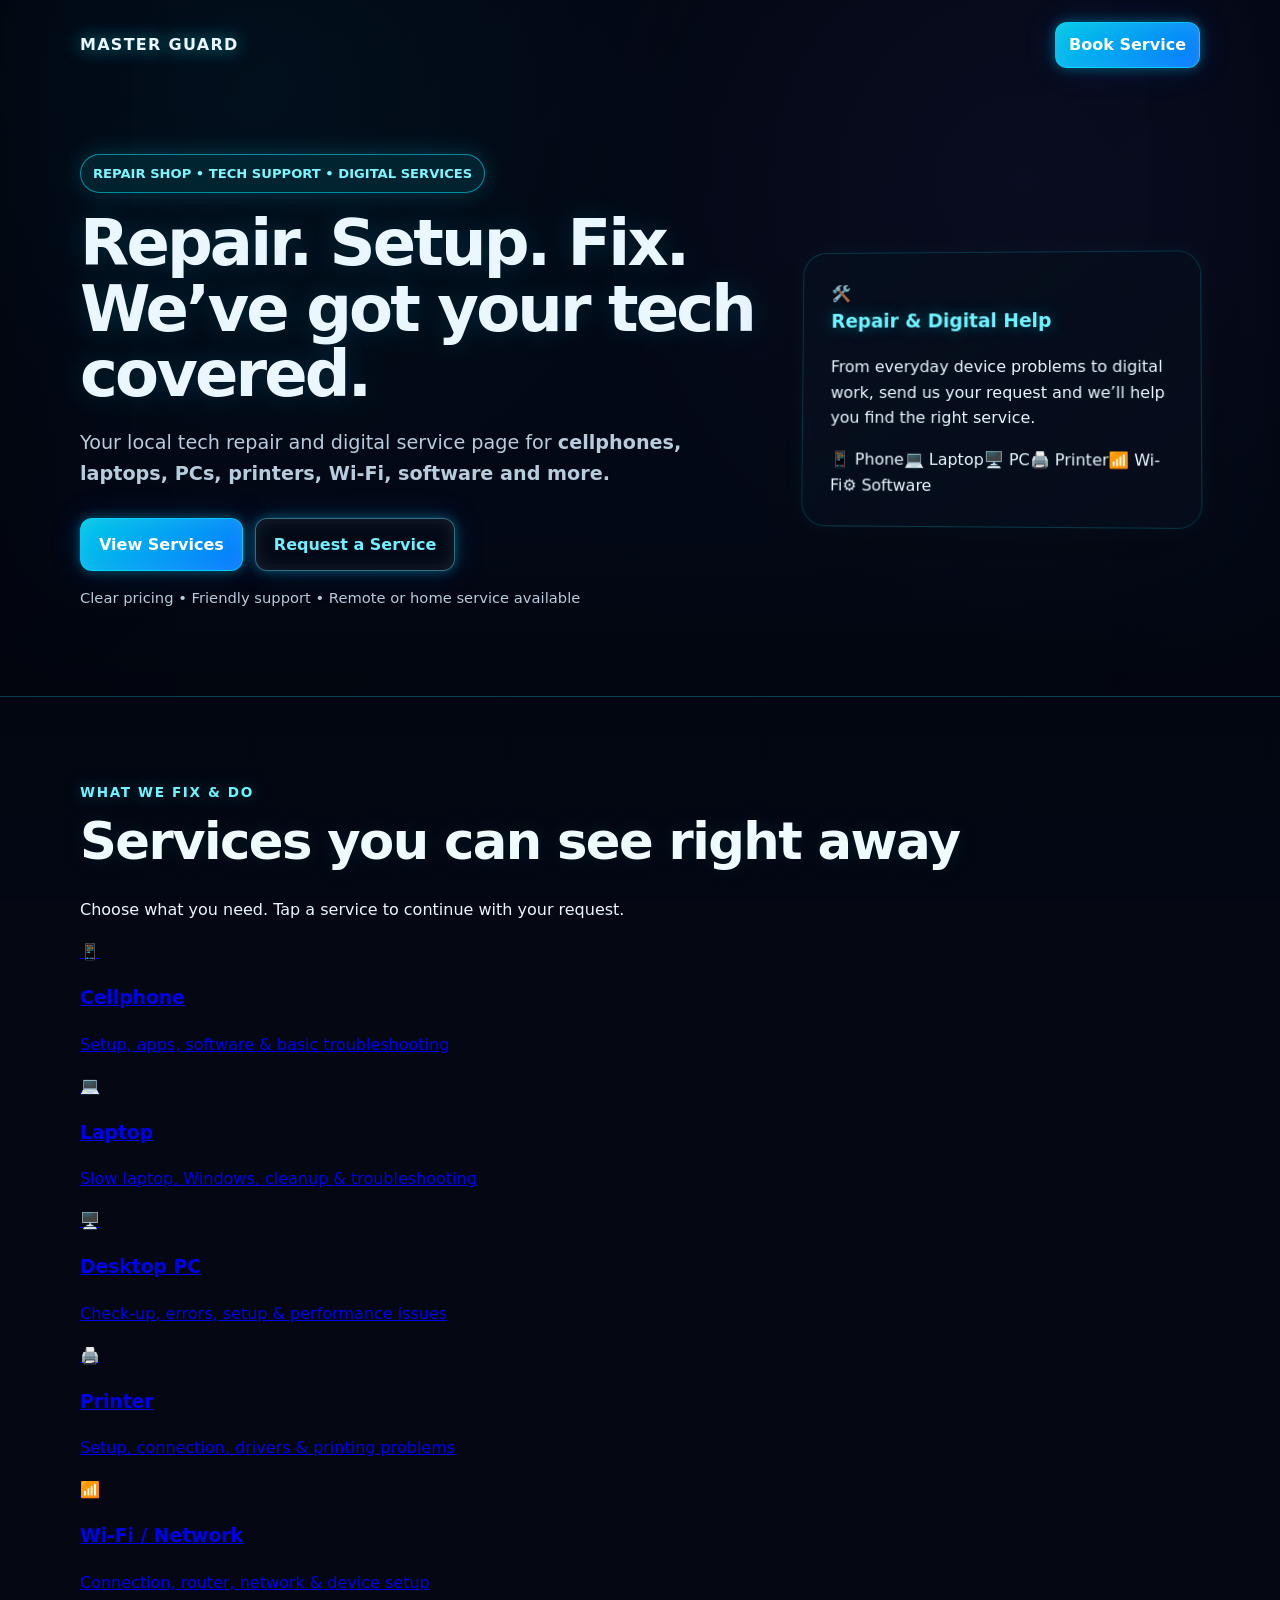
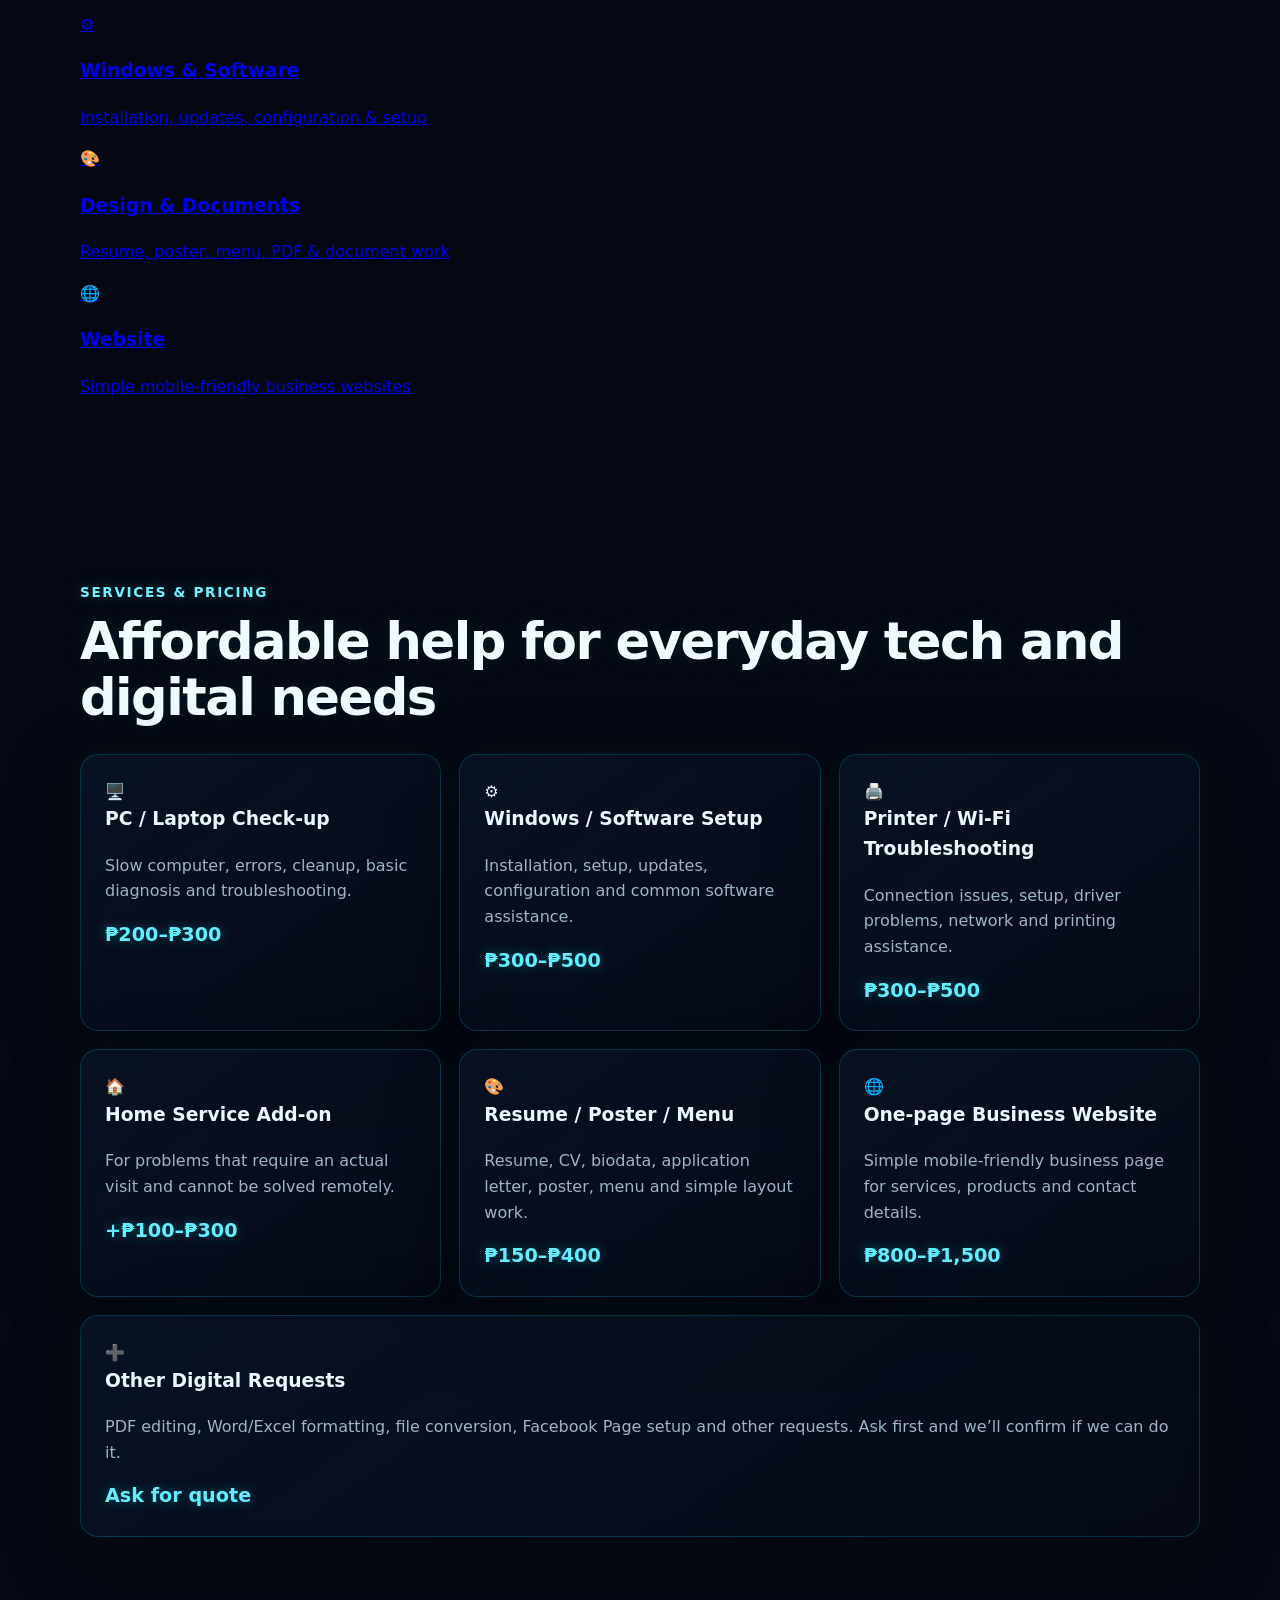
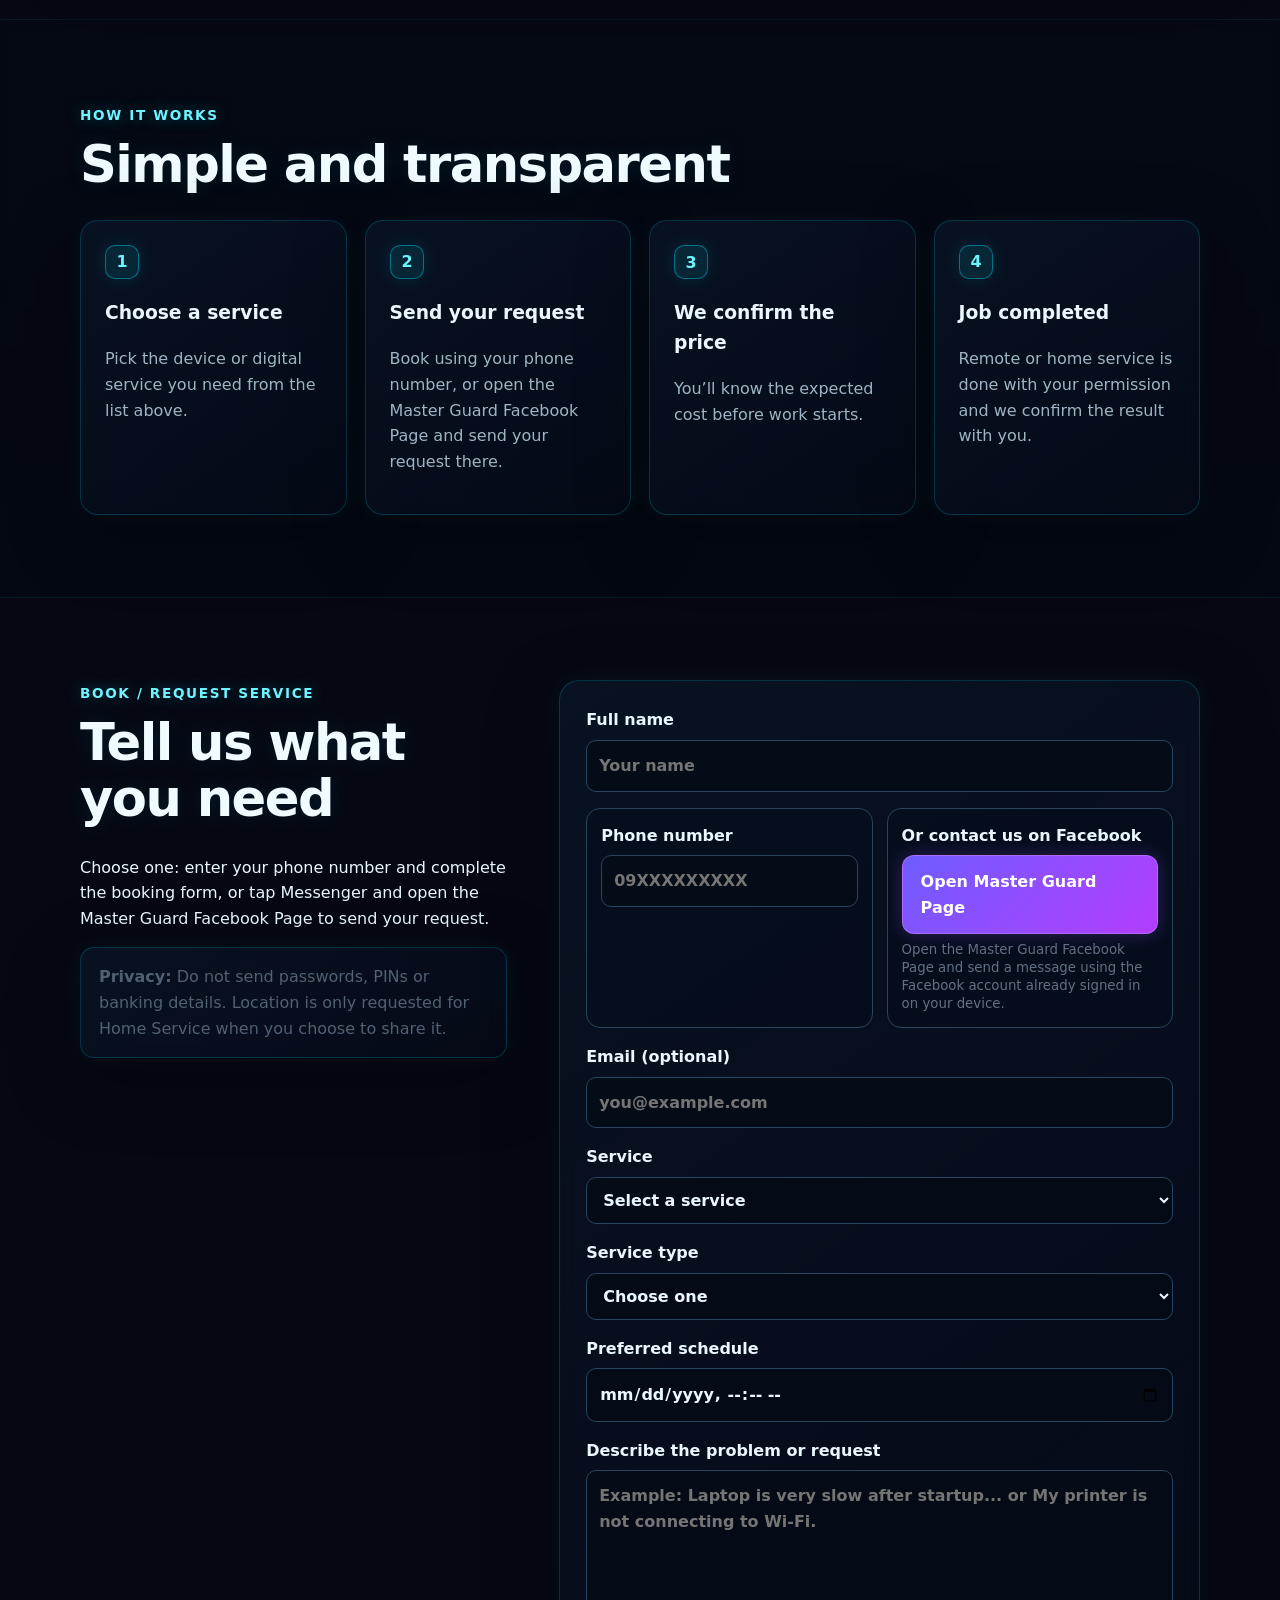
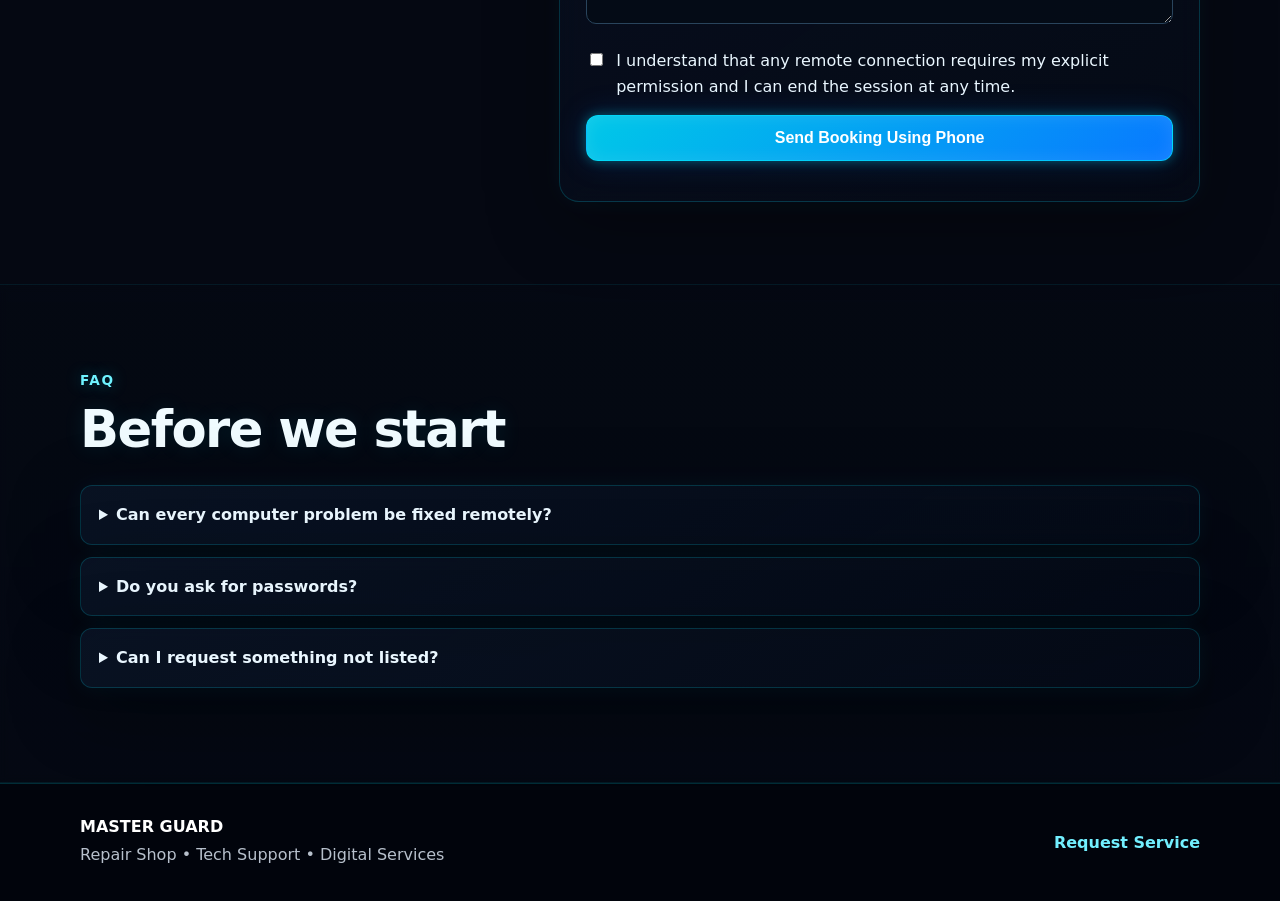
==== index.html @ 19d71185 "Redesign homepage front to clearly present Master Guard as a repair shop and show service icons imme" ====
<!DOCTYPE html>
<html lang="en">
<head>
  <meta charset="UTF-8" />
  <meta name="viewport" content="width=device-width, initial-scale=1.0" />
  <meta name="description" content="Master Guard Repair & Digital Services — PC, laptop, cellphone, printer, Wi-Fi, software and digital services." />
  <title>Master Guard | Repair & Digital Services</title>
  <link rel="stylesheet" href="style.css" />
  <link rel="stylesheet" href="neon.css" />
</head>
<body>
  <header class="hero">
    <nav class="nav container">
      <div class="brand">MASTER GUARD</div>
      <a class="btn btn-small" href="#booking">Book Service</a>
    </nav>

    <div class="container hero-grid">
      <div>
        <span class="badge">REPAIR SHOP • TECH SUPPORT • DIGITAL SERVICES</span>
        <h1>Repair. Setup. Fix. <span class="accent-text">We’ve got your tech covered.</span></h1>
        <p class="lead">Your local tech repair and digital service page for <strong>cellphones, laptops, PCs, printers, Wi-Fi, software and more.</strong></p>
        <div class="hero-actions">
          <a class="btn" href="#services">View Services</a>
          <a class="btn btn-secondary" href="#booking">Request a Service</a>
        </div>
        <p class="trust">Clear pricing • Friendly support • Remote or home service available</p>
      </div>
      <div class="hero-card">
        <div class="shop-icon">🛠️</div>
        <h3>Repair & Digital Help</h3>
        <p>From everyday device problems to digital work, send us your request and we’ll help you find the right service.</p>
        <div class="quick-icons">
          <span>📱 Phone</span><span>💻 Laptop</span><span>🖥️ PC</span><span>🖨️ Printer</span><span>📶 Wi-Fi</span><span>⚙️ Software</span>
        </div>
      </div>
    </div>
  </header>

  <main>
    <section id="services" class="section services-front container">
      <div class="section-heading center-heading">
        <span>What We Fix & Do</span>
        <h2>Services you can see right away</h2>
        <p>Choose what you need. Tap a service to continue with your request.</p>
      </div>
      <div class="service-icons-grid">
        <a class="service-icon-card" href="#booking"><div class="service-icon">📱</div><h3>Cellphone</h3><p>Setup, apps, software & basic troubleshooting</p></a>
        <a class="service-icon-card" href="#booking"><div class="service-icon">💻</div><h3>Laptop</h3><p>Slow laptop, Windows, cleanup & troubleshooting</p></a>
        <a class="service-icon-card" href="#booking"><div class="service-icon">🖥️</div><h3>Desktop PC</h3><p>Check-up, errors, setup & performance issues</p></a>
        <a class="service-icon-card" href="#booking"><div class="service-icon">🖨️</div><h3>Printer</h3><p>Setup, connection, drivers & printing problems</p></a>
        <a class="service-icon-card" href="#booking"><div class="service-icon">📶</div><h3>Wi-Fi / Network</h3><p>Connection, router, network & device setup</p></a>
        <a class="service-icon-card" href="#booking"><div class="service-icon">⚙️</div><h3>Windows & Software</h3><p>Installation, updates, configuration & setup</p></a>
        <a class="service-icon-card" href="#booking"><div class="service-icon">🎨</div><h3>Design & Documents</h3><p>Resume, poster, menu, PDF & document work</p></a>
        <a class="service-icon-card" href="#booking"><div class="service-icon">🌐</div><h3>Website</h3><p>Simple mobile-friendly business websites</p></a>
      </div>
    </section>

    <section class="section pricing-section">
      <div class="container">
        <div class="section-heading"><span>Services & Pricing</span><h2>Affordable help for everyday tech and digital needs</h2></div>
        <div class="cards">
          <article class="card"><div class="card-mini-icon">🖥️</div><h3>PC / Laptop Check-up</h3><p>Slow computer, errors, cleanup, basic diagnosis and troubleshooting.</p><strong>₱200–₱300</strong></article>
          <article class="card"><div class="card-mini-icon">⚙️</div><h3>Windows / Software Setup</h3><p>Installation, setup, updates, configuration and common software assistance.</p><strong>₱300–₱500</strong></article>
          <article class="card"><div class="card-mini-icon">🖨️</div><h3>Printer / Wi-Fi Troubleshooting</h3><p>Connection issues, setup, driver problems, network and printing assistance.</p><strong>₱300–₱500</strong></article>
          <article class="card"><div class="card-mini-icon">🏠</div><h3>Home Service Add-on</h3><p>For problems that require an actual visit and cannot be solved remotely.</p><strong>+₱100–₱300</strong></article>
          <article class="card"><div class="card-mini-icon">🎨</div><h3>Resume / Poster / Menu</h3><p>Resume, CV, biodata, application letter, poster, menu and simple layout work.</p><strong>₱150–₱400</strong></article>
          <article class="card"><div class="card-mini-icon">🌐</div><h3>One-page Business Website</h3><p>Simple mobile-friendly business page for services, products and contact details.</p><strong>₱800–₱1,500</strong></article>
          <article class="card wide"><div class="card-mini-icon">➕</div><h3>Other Digital Requests</h3><p>PDF editing, Word/Excel formatting, file conversion, Facebook Page setup and other requests. Ask first and we’ll confirm if we can do it.</p><strong>Ask for quote</strong></article>
        </div>
      </div>
    </section>

    <section class="section alt"><div class="container"><div class="section-heading"><span>How It Works</span><h2>Simple and transparent</h2></div><div class="steps">
      <div class="step"><b>1</b><h3>Choose a service</h3><p>Pick the device or digital service you need from the list above.</p></div>
      <div class="step"><b>2</b><h3>Send your request</h3><p>Book using your phone number, or open the Master Guard Facebook Page and send your request there.</p></div>
      <div class="step"><b>3</b><h3>We confirm the price</h3><p>You’ll know the expected cost before work starts.</p></div>
      <div class="step"><b>4</b><h3>Job completed</h3><p>Remote or home service is done with your permission and we confirm the result with you.</p></div>
    </div></div></section>

    <section id="booking" class="section container">
      <div class="booking-grid">
        <div>
          <div class="section-heading"><span>Book / Request Service</span><h2>Tell us what you need</h2></div>
          <p>Choose one: enter your phone number and complete the booking form, or tap Messenger and open the Master Guard Facebook Page to send your request.</p>
          <div class="notice"><strong>Privacy:</strong> Do not send passwords, PINs or banking details. Location is only requested for Home Service when you choose to share it.</div>
        </div>

        <form id="bookingForm" class="form">
          <label>Full name<input id="name" name="name" type="text" maxlength="100" required placeholder="Your name" /></label>

          <div class="contact-choice">
            <div class="phone-choice">
              <label>Phone number
                <input id="contact" name="contact" type="tel" maxlength="30" required placeholder="09XXXXXXXXX" />
              </label>
            </div>
            <div class="messenger-choice">
              <span class="choice-label">Or contact us on Facebook</span>
              <a id="messengerBookingBtn" class="btn messenger-btn" href="https://www.facebook.com/MasterGuardOfficial" target="_blank" rel="noopener">Open Master Guard Page</a>
              <small>Open the Master Guard Facebook Page and send a message using the Facebook account already signed in on your device.</small>
            </div>
          </div>

          <label>Email (optional)<input id="email" name="email" type="email" maxlength="120" placeholder="you@example.com" /></label>
          <label>Service<select id="service" name="service" required>
            <option value="">Select a service</option><option>Cellphone / Mobile</option><option>PC / Laptop Check-up</option><option>Windows / Software Setup</option><option>Printer / Wi-Fi Troubleshooting</option><option>Resume / CV / Documents</option><option>Poster / Menu / Layout</option><option>One-page Business Website</option><option>Other Digital Request</option>
          </select></label>
          <label>Service type<select id="serviceType" name="serviceType" required>
            <option value="">Choose one</option><option>Remote Service</option><option>Home Service</option><option>Digital Work Only</option>
          </select></label>
          <div id="locationBox" class="location-box" hidden>
            <p><strong>Home Service location (optional)</strong><br><small>Tap only if you want to share your current pin.</small></p>
            <button id="shareLocationBtn" class="btn btn-secondary" type="button">Share My Location</button>
            <div id="locationStatus" class="location-status"></div>
          </div>
          <label>Preferred schedule<input id="schedule" name="schedule" type="datetime-local" /></label>
          <label>Describe the problem or request<textarea id="details" name="details" rows="5" maxlength="1500" required placeholder="Example: Laptop is very slow after startup... or My printer is not connecting to Wi-Fi."></textarea></label>
          <label class="check"><input id="consent" type="checkbox" required /><span>I understand that any remote connection requires my explicit permission and I can end the session at any time.</span></label>
          <button id="submitBtn" class="btn full" type="submit">Send Booking Using Phone</button>
          <div id="formMessage" class="form-message" aria-live="polite"></div>
        </form>
      </div>
    </section>

    <section class="section faq alt"><div class="container"><div class="section-heading"><span>FAQ</span><h2>Before we start</h2></div>
      <details><summary>Can every computer problem be fixed remotely?</summary><p>No. Hardware damage, some printer problems and physical network issues may require home service.</p></details>
      <details><summary>Do you ask for passwords?</summary><p>Customers should not send passwords through the booking form. If a login is needed during support, the customer should enter it directly whenever possible.</p></details>
      <details><summary>Can I request something not listed?</summary><p>Yes. Choose “Other Digital Request” and describe what you need. We will confirm first if we can do it.</p></details>
    </div></section>
  </main>

  <footer><div class="container footer-inner"><div><strong>MASTER GUARD</strong><p>Repair Shop • Tech Support • Digital Services</p></div><a href="#booking">Request Service</a></div></footer>
  <script src="script.js"></script>
</body>
</html>
---- style.css ----
*{box-sizing:border-box}html{scroll-behavior:smooth}body{margin:0;font-family:Inter,system-ui,-apple-system,BlinkMacSystemFont,"Segoe UI",sans-serif;color:#172033;line-height:1.6;background:linear-gradient(rgba(241,247,253,.91),rgba(247,250,253,.95)),url('https://images.unsplash.com/photo-1518770660439-4636190af475?auto=format&fit=crop&w=1800&q=80') center/cover fixed no-repeat}.container{width:min(1120px,92%);margin:auto}.hero{background:linear-gradient(135deg,rgba(238,246,255,.72),rgba(247,251,255,.75) 55%,rgba(238,250,245,.7));padding-bottom:72px;border-bottom:1px solid rgba(216,228,240,.8)}.nav{display:flex;justify-content:space-between;align-items:center;padding:22px 0}.brand{font-weight:900;letter-spacing:.08em}.hero-grid{display:grid;grid-template-columns:1.35fr .8fr;gap:44px;align-items:center;padding-top:64px}.badge{display:inline-block;background:#172033;color:#fff;padding:8px 12px;border-radius:999px;font-size:.82rem;font-weight:800}.hero h1{font-size:clamp(2.4rem,5vw,4.8rem);line-height:1.03;margin:18px 0 20px;letter-spacing:-.045em}.lead{font-size:1.2rem;color:#516073;max-width:720px}.hero-actions{display:flex;gap:12px;flex-wrap:wrap;margin:28px 0 14px}.btn{display:inline-flex;align-items:center;justify-content:center;border:0;border-radius:12px;background:#1769e0;color:#fff;text-decoration:none;padding:13px 18px;font-weight:800;cursor:pointer;font-size:1rem}.btn:hover{filter:brightness(.95)}.btn:disabled{opacity:.6;cursor:not-allowed}.btn-secondary{background:rgba(255,255,255,.85);color:#1769e0;border:1px solid #bfd4f4}.btn-small{padding:9px 13px}.full{width:100%}.trust{font-size:.92rem;color:#637084}.hero-card,.card,.step,.form,.faq details,.notice{background:rgba(255,255,255,.82);backdrop-filter:blur(9px);-webkit-backdrop-filter:blur(9px);border:1px solid rgba(225,232,240,.85);box-shadow:0 18px 50px rgba(27,49,82,.08)}.hero-card{border-radius:24px;padding:28px;position:relative;overflow:hidden}.hero-card:before{content:"";position:absolute;inset:0;background:linear-gradient(rgba(255,255,255,.78),rgba(255,255,255,.88)),url('https://images.unsplash.com/photo-1581092918056-0c4c3acd3789?auto=format&fit=crop&w=1200&q=80') center/cover no-repeat;z-index:0}.hero-card>*{position:relative;z-index:1}.hero-card h3{margin-top:0}.hero-card ul{padding-left:20px;margin-bottom:0}.section{padding:82px 0}.alt{background:rgba(246,248,251,.72);backdrop-filter:blur(4px)}.section-heading span{font-size:.85rem;text-transform:uppercase;font-weight:900;letter-spacing:.12em;color:#1769e0}.section-heading h2{font-size:clamp(2rem,4vw,3.2rem);line-height:1.1;margin:8px 0 28px;letter-spacing:-.03em}.cards{display:grid;grid-template-columns:repeat(3,1fr);gap:18px}.card{border-radius:18px;padding:24px}.card h3{margin-top:0}.card p{color:#637084}.card strong{font-size:1.2rem;color:#1769e0}.wide{grid-column:span 3}.steps{display:grid;grid-template-columns:repeat(4,1fr);gap:18px}.step{border-radius:18px;padding:24px}.step b{display:inline-grid;place-items:center;width:34px;height:34px;border-radius:10px;background:#e8f1ff;color:#1769e0}.step p{color:#637084}.booking-grid{display:grid;grid-template-columns:.8fr 1.2fr;gap:52px;align-items:start}.form{border-radius:20px;padding:26px}.form label{display:block;font-weight:700;margin-bottom:16px}.form input,.form select,.form textarea{width:100%;margin-top:7px;border:1px solid #cfd9e5;border-radius:10px;padding:12px;font:inherit;background:rgba(255,255,255,.95)}.form textarea{resize:vertical}.check{display:flex!important;gap:10px;align-items:flex-start;font-weight:500!important}.check input{width:auto;margin-top:5px}.form-message{margin-top:14px;font-weight:700;color:#1769e0;white-space:pre-line}.notice{padding:16px 18px;border-radius:14px;color:#516073}.contact-choice{display:grid;grid-template-columns:1fr 1fr;gap:14px;margin-bottom:16px;align-items:stretch}.phone-choice,.messenger-choice{padding:14px;border:1px solid #d6e1ee;border-radius:14px;background:rgba(248,251,255,.86)}.phone-choice label{margin-bottom:0}.messenger-choice{display:flex;flex-direction:column;justify-content:center}.choice-label{display:block;font-weight:800;margin-bottom:7px}.messenger-btn{width:100%;background:#168aff;margin-bottom:7px}.messenger-choice small{color:#637084;line-height:1.35}.location-box{margin:-2px 0 16px;padding:16px;border:1px dashed #9ebbe6;border-radius:14px;background:rgba(233,242,255,.7)}.location-box p{margin-top:0}.location-status{margin-top:10px;font-weight:700;color:#1769e0}.faq details{border-radius:12px;padding:16px 18px;margin:12px 0}.faq summary{font-weight:800;cursor:pointer}.faq p{color:#637084}footer{background:#172033;color:#fff;padding:30px 0}.footer-inner{display:flex;justify-content:space-between;align-items:center;gap:20px}.footer-inner p{margin:3px 0;color:#b7c0cc}.footer-inner a{color:#fff;font-weight:800;text-decoration:none}.admin-shell{min-height:100vh;padding:28px 0 70px}.admin-top{display:flex;justify-content:space-between;gap:16px;align-items:center;margin-bottom:24px}.admin-panel{background:rgba(255,255,255,.9);border:1px solid #dfe6ef;border-radius:20px;padding:22px;box-shadow:0 18px 50px rgba(27,49,82,.08)}.admin-login{max-width:520px;margin:70px auto}.admin-login input{width:100%;padding:12px;border:1px solid #cfd9e5;border-radius:10px;margin:8px 0 14px}.admin-stats{display:grid;grid-template-columns:repeat(6,1fr);gap:10px;margin:0 0 18px}.stat-card{border:1px solid #dfe6ef;border-radius:14px;background:#fff;padding:13px;text-align:left;cursor:pointer;font:inherit}.stat-card:hover{border-color:#9ebbe6;transform:translateY(-1px)}.stat-card span{display:block;color:#637084;font-size:.78rem;line-height:1.2}.stat-card strong{display:block;font-size:1.5rem;margin-top:4px}.admin-filters{display:grid;grid-template-columns:2fr 1fr 1fr;gap:10px;margin-bottom:18px}.admin-filters input,.admin-filters select{width:100%;padding:11px 12px;border:1px solid #cfd9e5;border-radius:10px;background:#fff;font:inherit}.booking-list{display:grid;gap:16px}.booking-item{border:1px solid #dfe6ef;border-radius:16px;padding:18px;background:#fff}.booking-meta{display:flex;gap:10px;flex-wrap:wrap;color:#637084;font-size:.9rem}.status{font-weight:800;color:#1769e0}.booking-actions{display:flex;gap:8px;flex-wrap:wrap;margin-top:14px}.booking-actions select,.booking-actions button,.booking-actions a{padding:9px 12px;border-radius:10px;border:1px solid #cfd9e5;background:#fff;font:inherit;font-weight:700;text-decoration:none;color:#172033}.empty{color:#637084;text-align:center;padding:30px}@media(max-width:900px){.hero-grid,.booking-grid{grid-template-columns:1fr}.cards{grid-template-columns:1fr 1fr}.wide{grid-column:span 2}.steps{grid-template-columns:1fr 1fr}.admin-stats{grid-template-columns:repeat(3,1fr)}.admin-filters{grid-template-columns:1fr 1fr}.admin-filters input{grid-column:span 2}}@media(max-width:620px){body{background-attachment:scroll}.hero-grid{padding-top:38px}.hero{padding-bottom:48px}.section{padding:62px 0}.cards,.steps,.contact-choice,.admin-filters{grid-template-columns:1fr}.admin-filters input{grid-column:auto}.admin-stats{grid-template-columns:1fr 1fr}.wide{grid-column:auto}.nav{gap:10px}.brand{font-size:.9rem}.footer-inner{align-items:flex-start;flex-direction:column}.hero h1{font-size:2.65rem}.admin-top{align-items:flex-start;flex-direction:column}}
---- neon.css ----
/* Remote Services — Neon visual layer */
body{color:#eaf7ff;background:#050812 url('https://images.unsplash.com/photo-1518770660439-4636190af475?auto=format&fit=crop&w=2200&q=85') center/cover fixed no-repeat}body:before{content:"";position:fixed;inset:0;pointer-events:none;background:radial-gradient(circle at 20% 10%,rgba(0,229,255,.12),transparent 32%),radial-gradient(circle at 80% 20%,rgba(139,92,246,.14),transparent 34%),linear-gradient(rgba(3,7,18,.88),rgba(3,7,18,.94));z-index:-1}.hero{position:relative;overflow:hidden;background:linear-gradient(135deg,rgba(3,8,20,.72),rgba(5,12,28,.64)),url('https://images.unsplash.com/photo-1461749280684-dccba630e2f6?auto=format&fit=crop&w=2200&q=85') center/cover no-repeat;border-bottom:1px solid rgba(0,229,255,.25);box-shadow:inset 0 -80px 120px rgba(0,0,0,.35)}.brand{text-shadow:0 0 18px rgba(0,229,255,.7)}.badge{background:rgba(0,229,255,.1);color:#7df6ff;border:1px solid rgba(0,229,255,.55);box-shadow:0 0 24px rgba(0,229,255,.2)}.hero h1{text-shadow:0 0 28px rgba(0,229,255,.16)}.lead,.trust{color:#b7ccdc}.btn{position:relative;overflow:hidden;border:1px solid rgba(0,229,255,.65);background:linear-gradient(135deg,#00c8e8,#0879ff);box-shadow:0 0 12px rgba(0,229,255,.35),0 0 32px rgba(0,119,255,.18),inset 0 0 18px rgba(255,255,255,.1);transition:transform .18s ease,box-shadow .18s ease,filter .18s ease}.btn:hover{transform:translateY(-2px);filter:brightness(1.12);box-shadow:0 0 18px rgba(0,229,255,.6),0 0 45px rgba(0,119,255,.3),inset 0 0 20px rgba(255,255,255,.13)}.btn:active{transform:scale(.96)}.btn-secondary{background:rgba(4,12,27,.7);color:#72efff;border-color:rgba(114,239,255,.45)}.hero-card,.card,.step,.form,.faq details,.notice{background:linear-gradient(145deg,rgba(10,20,38,.84),rgba(5,11,24,.72));backdrop-filter:blur(12px);-webkit-backdrop-filter:blur(12px);border:1px solid rgba(0,229,255,.18);box-shadow:0 20px 70px rgba(0,0,0,.34),0 0 24px rgba(0,229,255,.06)}.hero-card{transform:perspective(1000px) rotateY(-3deg) rotateX(2deg);transition:transform .35s ease,box-shadow .35s ease}.hero-card:hover{transform:perspective(1000px) rotateY(0) rotateX(0) translateY(-5px);box-shadow:0 28px 90px rgba(0,0,0,.48),0 0 35px rgba(0,229,255,.14)}.hero-card:before{content:"";position:absolute;inset:0;background:linear-gradient(135deg,rgba(4,12,26,.76),rgba(4,12,26,.88)),url('https://images.unsplash.com/photo-1581092918056-0c4c3acd3789?auto=format&fit=crop&w=1400&q=85') center/cover no-repeat;z-index:0;opacity:.92}.hero-card>*{position:relative;z-index:2}.hero-card h3,.section-heading span{color:#6ff3ff;text-shadow:0 0 15px rgba(0,229,255,.35)}.alt{background:linear-gradient(rgba(4,9,19,.72),rgba(4,9,19,.78));border-top:1px solid rgba(0,229,255,.08);border-bottom:1px solid rgba(0,229,255,.08)}.section-heading h2{color:#f0fbff;text-shadow:0 0 22px rgba(0,229,255,.1)}.card{transition:transform .22s ease,border-color .22s ease,box-shadow .22s ease}.card:hover{transform:translateY(-6px);border-color:rgba(0,229,255,.5);box-shadow:0 22px 55px rgba(0,0,0,.35),0 0 24px rgba(0,229,255,.12)}.card p,.step p,.faq p{color:#9fb4c5}.card strong,.status{color:#63edff;text-shadow:0 0 12px rgba(0,229,255,.35)}.step b{background:rgba(0,229,255,.1);color:#6ff3ff;border:1px solid rgba(0,229,255,.4);box-shadow:0 0 18px rgba(0,229,255,.12)}.form input,.form select,.form textarea{color:#eaf7ff;background:rgba(4,11,22,.82);border-color:#29445c}.form input:focus,.form select:focus,.form textarea:focus{border-color:#00dfff;box-shadow:0 0 0 3px rgba(0,223,255,.08),0 0 18px rgba(0,223,255,.1)}.phone-choice,.messenger-choice{background:rgba(5,14,28,.68);border-color:#29445c}.messenger-btn{background:linear-gradient(135deg,#6f5cff,#b43dff);border-color:rgba(185,120,255,.7);box-shadow:0 0 18px rgba(151,80,255,.28)}footer{background:rgba(2,5,12,.94);border-top:1px solid rgba(0,229,255,.18)}.footer-inner a{color:#72efff}.ripple{position:absolute;border-radius:50%;transform:scale(0);animation:neonRipple .65s ease-out;background:rgba(255,255,255,.78);pointer-events:none;box-shadow:0 0 24px rgba(0,229,255,.95)}@keyframes neonRipple{to{transform:scale(4.5);opacity:0}}@media(max-width:620px){body{background-attachment:scroll}.hero-card{transform:none}}
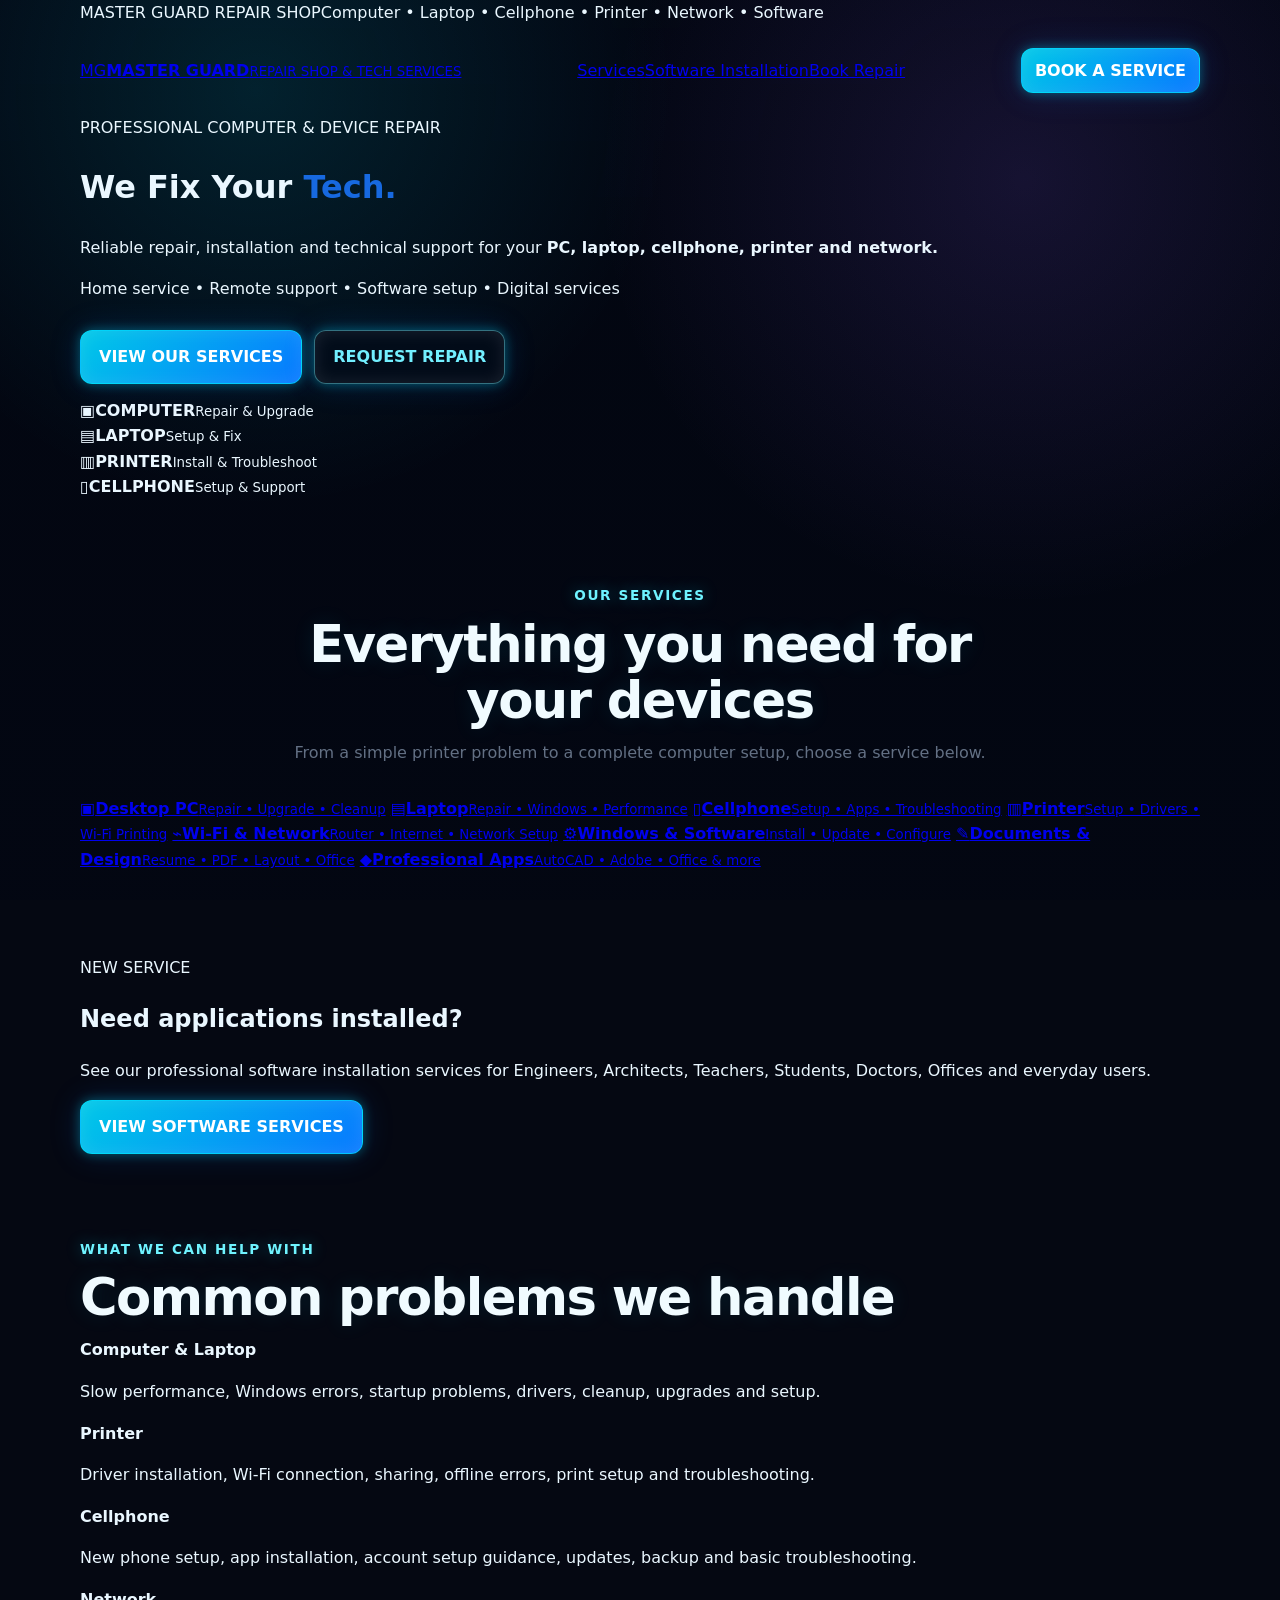
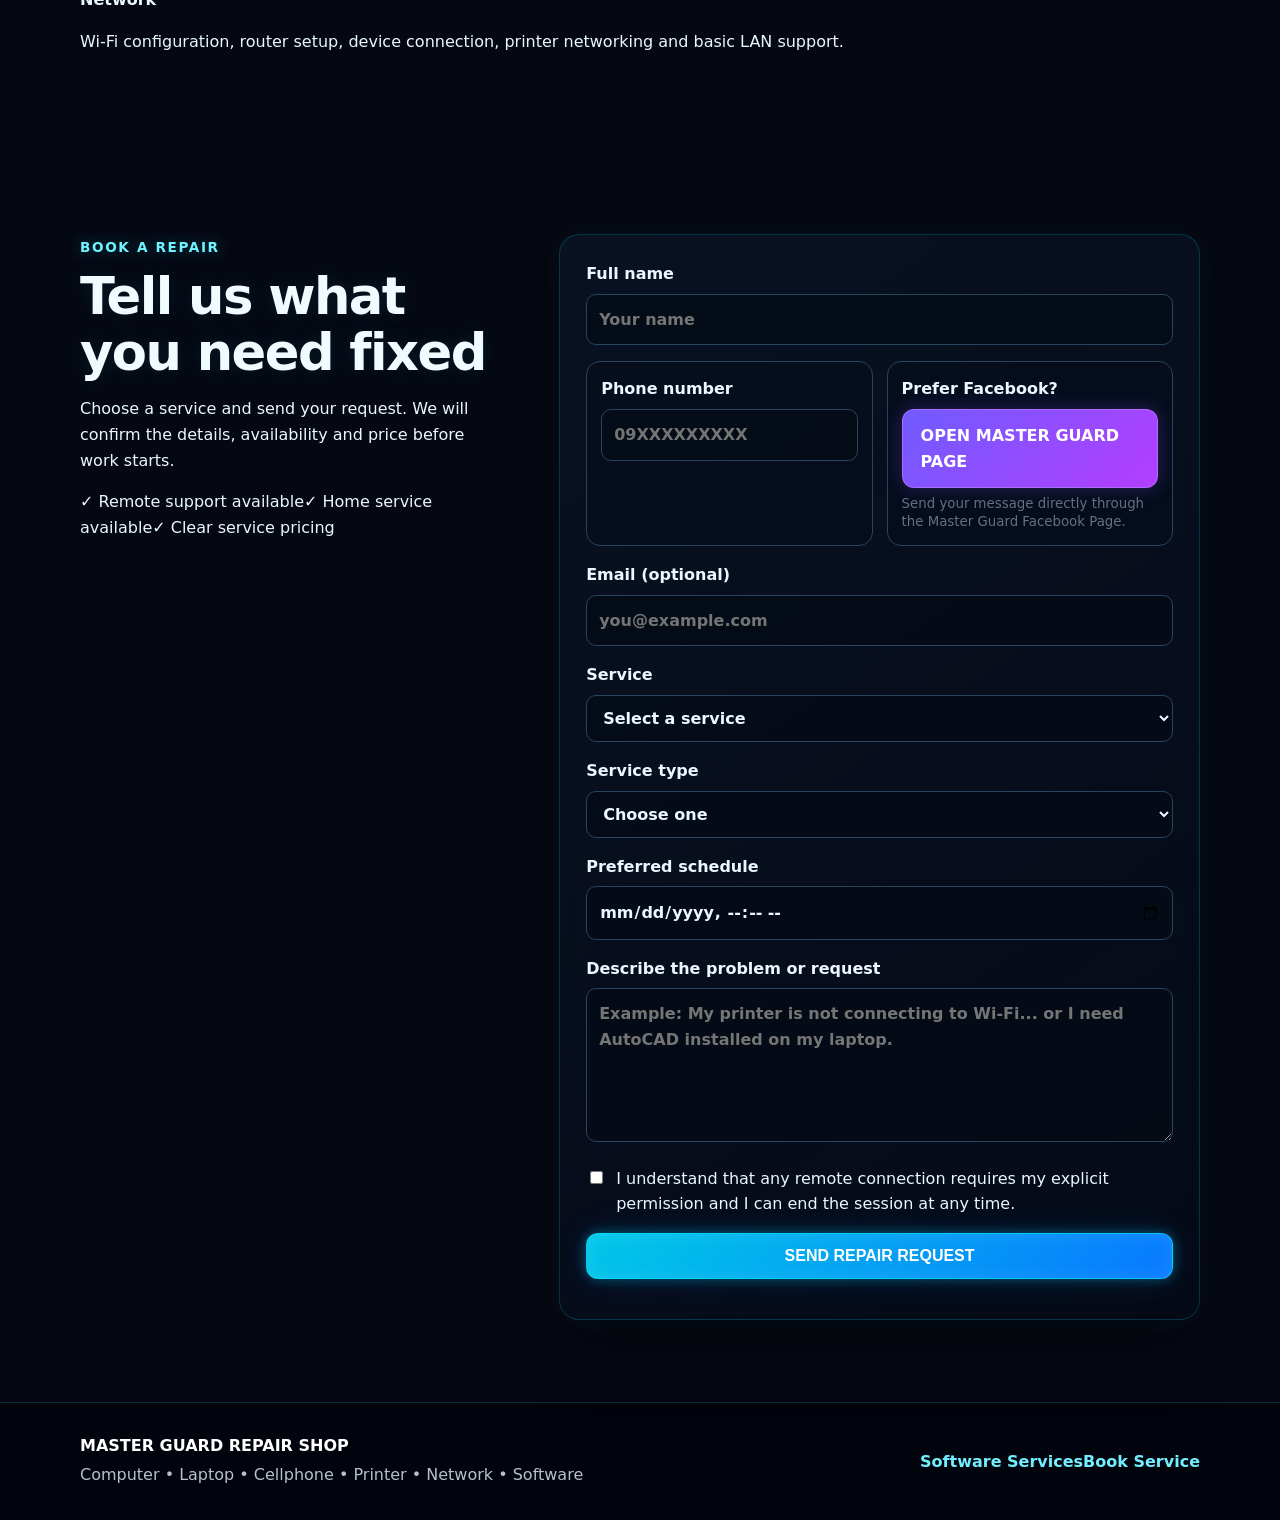
==== commit 46f1e3ed: "Redesign repair shop homepage with professional service showcase" ====
--- a/index.html
+++ b/index.html
@@ -3,134 +3,79 @@
 <head>
   <meta charset="UTF-8" />
   <meta name="viewport" content="width=device-width, initial-scale=1.0" />
-  <meta name="description" content="Master Guard Repair & Digital Services — PC, laptop, cellphone, printer, Wi-Fi, software and digital services." />
-  <title>Master Guard | Repair & Digital Services</title>
+  <meta name="description" content="Master Guard Repair Shop — cellphone, laptop, desktop PC, printer, Wi-Fi, Windows, software installation and digital services." />
+  <title>Master Guard | Computer & Device Repair Shop</title>
   <link rel="stylesheet" href="style.css" />
   <link rel="stylesheet" href="neon.css" />
 </head>
 <body>
-  <header class="hero">
+  <div class="top-strip"><div class="container top-strip-inner"><span>MASTER GUARD REPAIR SHOP</span><span>Computer • Laptop • Cellphone • Printer • Network • Software</span></div></div>
+
+  <header class="shop-hero">
     <nav class="nav container">
-      <div class="brand">MASTER GUARD</div>
-      <a class="btn btn-small" href="#booking">Book Service</a>
+      <a class="brand-lockup" href="index.html"><span class="brand-mark">MG</span><span><strong>MASTER GUARD</strong><small>REPAIR SHOP & TECH SERVICES</small></span></a>
+      <div class="nav-links"><a href="#services">Services</a><a href="services.html">Software Installation</a><a href="#booking">Book Repair</a></div>
+      <a class="btn btn-small" href="#booking">BOOK A SERVICE</a>
     </nav>
 
-    <div class="container hero-grid">
-      <div>
-        <span class="badge">REPAIR SHOP • TECH SUPPORT • DIGITAL SERVICES</span>
-        <h1>Repair. Setup. Fix. <span class="accent-text">We’ve got your tech covered.</span></h1>
-        <p class="lead">Your local tech repair and digital service page for <strong>cellphones, laptops, PCs, printers, Wi-Fi, software and more.</strong></p>
-        <div class="hero-actions">
-          <a class="btn" href="#services">View Services</a>
-          <a class="btn btn-secondary" href="#booking">Request a Service</a>
-        </div>
-        <p class="trust">Clear pricing • Friendly support • Remote or home service available</p>
+    <div class="container hero-main">
+      <div class="hero-copy">
+        <span class="eyebrow">PROFESSIONAL COMPUTER & DEVICE REPAIR</span>
+        <h1>We Fix Your <span class="accent-text">Tech.</span></h1>
+        <p class="hero-subtitle">Reliable repair, installation and technical support for your <strong>PC, laptop, cellphone, printer and network.</strong></p>
+        <p class="hero-note">Home service • Remote support • Software setup • Digital services</p>
+        <div class="hero-actions"><a class="btn" href="#services">VIEW OUR SERVICES</a><a class="btn btn-secondary" href="#booking">REQUEST REPAIR</a></div>
       </div>
-      <div class="hero-card">
-        <div class="shop-icon">🛠️</div>
-        <h3>Repair & Digital Help</h3>
-        <p>From everyday device problems to digital work, send us your request and we’ll help you find the right service.</p>
-        <div class="quick-icons">
-          <span>📱 Phone</span><span>💻 Laptop</span><span>🖥️ PC</span><span>🖨️ Printer</span><span>📶 Wi-Fi</span><span>⚙️ Software</span>
+      <div class="hero-device-panel">
+        <div class="device-orbit orbit-one"></div><div class="device-orbit orbit-two"></div>
+        <div class="device-grid">
+          <div class="device-tile main-device"><span class="device-icon">▣</span><b>COMPUTER</b><small>Repair & Upgrade</small></div>
+          <div class="device-tile"><span class="device-icon">▤</span><b>LAPTOP</b><small>Setup & Fix</small></div>
+          <div class="device-tile"><span class="device-icon">▥</span><b>PRINTER</b><small>Install & Troubleshoot</small></div>
+          <div class="device-tile"><span class="device-icon">▯</span><b>CELLPHONE</b><small>Setup & Support</small></div>
         </div>
       </div>
     </div>
   </header>
 
   <main>
-    <section id="services" class="section services-front container">
-      <div class="section-heading center-heading">
-        <span>What We Fix & Do</span>
-        <h2>Services you can see right away</h2>
-        <p>Choose what you need. Tap a service to continue with your request.</p>
-      </div>
-      <div class="service-icons-grid">
-        <a class="service-icon-card" href="#booking"><div class="service-icon">📱</div><h3>Cellphone</h3><p>Setup, apps, software & basic troubleshooting</p></a>
-        <a class="service-icon-card" href="#booking"><div class="service-icon">💻</div><h3>Laptop</h3><p>Slow laptop, Windows, cleanup & troubleshooting</p></a>
-        <a class="service-icon-card" href="#booking"><div class="service-icon">🖥️</div><h3>Desktop PC</h3><p>Check-up, errors, setup & performance issues</p></a>
-        <a class="service-icon-card" href="#booking"><div class="service-icon">🖨️</div><h3>Printer</h3><p>Setup, connection, drivers & printing problems</p></a>
-        <a class="service-icon-card" href="#booking"><div class="service-icon">📶</div><h3>Wi-Fi / Network</h3><p>Connection, router, network & device setup</p></a>
-        <a class="service-icon-card" href="#booking"><div class="service-icon">⚙️</div><h3>Windows & Software</h3><p>Installation, updates, configuration & setup</p></a>
-        <a class="service-icon-card" href="#booking"><div class="service-icon">🎨</div><h3>Design & Documents</h3><p>Resume, poster, menu, PDF & document work</p></a>
-        <a class="service-icon-card" href="#booking"><div class="service-icon">🌐</div><h3>Website</h3><p>Simple mobile-friendly business websites</p></a>
-      </div>
-    </section>
-
-    <section class="section pricing-section">
+    <section id="services" class="section services-showcase">
       <div class="container">
-        <div class="section-heading"><span>Services & Pricing</span><h2>Affordable help for everyday tech and digital needs</h2></div>
-        <div class="cards">
-          <article class="card"><div class="card-mini-icon">🖥️</div><h3>PC / Laptop Check-up</h3><p>Slow computer, errors, cleanup, basic diagnosis and troubleshooting.</p><strong>₱200–₱300</strong></article>
-          <article class="card"><div class="card-mini-icon">⚙️</div><h3>Windows / Software Setup</h3><p>Installation, setup, updates, configuration and common software assistance.</p><strong>₱300–₱500</strong></article>
-          <article class="card"><div class="card-mini-icon">🖨️</div><h3>Printer / Wi-Fi Troubleshooting</h3><p>Connection issues, setup, driver problems, network and printing assistance.</p><strong>₱300–₱500</strong></article>
-          <article class="card"><div class="card-mini-icon">🏠</div><h3>Home Service Add-on</h3><p>For problems that require an actual visit and cannot be solved remotely.</p><strong>+₱100–₱300</strong></article>
-          <article class="card"><div class="card-mini-icon">🎨</div><h3>Resume / Poster / Menu</h3><p>Resume, CV, biodata, application letter, poster, menu and simple layout work.</p><strong>₱150–₱400</strong></article>
-          <article class="card"><div class="card-mini-icon">🌐</div><h3>One-page Business Website</h3><p>Simple mobile-friendly business page for services, products and contact details.</p><strong>₱800–₱1,500</strong></article>
-          <article class="card wide"><div class="card-mini-icon">➕</div><h3>Other Digital Requests</h3><p>PDF editing, Word/Excel formatting, file conversion, Facebook Page setup and other requests. Ask first and we’ll confirm if we can do it.</p><strong>Ask for quote</strong></article>
+        <div class="section-heading center-heading"><span>OUR SERVICES</span><h2>Everything you need for your devices</h2><p>From a simple printer problem to a complete computer setup, choose a service below.</p></div>
+        <div class="service-wheel">
+          <a class="service-card" href="#booking"><span class="service-symbol">▣</span><strong>Desktop PC</strong><small>Repair • Upgrade • Cleanup</small></a>
+          <a class="service-card" href="#booking"><span class="service-symbol">▤</span><strong>Laptop</strong><small>Repair • Windows • Performance</small></a>
+          <a class="service-card" href="#booking"><span class="service-symbol">▯</span><strong>Cellphone</strong><small>Setup • Apps • Troubleshooting</small></a>
+          <a class="service-card" href="#booking"><span class="service-symbol">▥</span><strong>Printer</strong><small>Setup • Drivers • Wi-Fi Printing</small></a>
+          <a class="service-card" href="#booking"><span class="service-symbol">⌁</span><strong>Wi-Fi & Network</strong><small>Router • Internet • Network Setup</small></a>
+          <a class="service-card" href="#booking"><span class="service-symbol">⚙</span><strong>Windows & Software</strong><small>Install • Update • Configure</small></a>
+          <a class="service-card" href="#booking"><span class="service-symbol">✎</span><strong>Documents & Design</strong><small>Resume • PDF • Layout • Office</small></a>
+          <a class="service-card" href="services.html"><span class="service-symbol">◆</span><strong>Professional Apps</strong><small>AutoCAD • Adobe • Office & more</small></a>
         </div>
       </div>
     </section>
 
-    <section class="section alt"><div class="container"><div class="section-heading"><span>How It Works</span><h2>Simple and transparent</h2></div><div class="steps">
-      <div class="step"><b>1</b><h3>Choose a service</h3><p>Pick the device or digital service you need from the list above.</p></div>
-      <div class="step"><b>2</b><h3>Send your request</h3><p>Book using your phone number, or open the Master Guard Facebook Page and send your request there.</p></div>
-      <div class="step"><b>3</b><h3>We confirm the price</h3><p>You’ll know the expected cost before work starts.</p></div>
-      <div class="step"><b>4</b><h3>Job completed</h3><p>Remote or home service is done with your permission and we confirm the result with you.</p></div>
-    </div></div></section>
+    <section class="service-banner"><div class="container banner-inner"><div><span class="eyebrow">NEW SERVICE</span><h2>Need applications installed?</h2><p>See our professional software installation services for Engineers, Architects, Teachers, Students, Doctors, Offices and everyday users.</p></div><a class="btn" href="services.html">VIEW SOFTWARE SERVICES</a></div></section>
 
-    <section id="booking" class="section container">
-      <div class="booking-grid">
-        <div>
-          <div class="section-heading"><span>Book / Request Service</span><h2>Tell us what you need</h2></div>
-          <p>Choose one: enter your phone number and complete the booking form, or tap Messenger and open the Master Guard Facebook Page to send your request.</p>
-          <div class="notice"><strong>Privacy:</strong> Do not send passwords, PINs or banking details. Location is only requested for Home Service when you choose to share it.</div>
-        </div>
+    <section class="section repair-list"><div class="container"><div class="section-heading"><span>WHAT WE CAN HELP WITH</span><h2>Common problems we handle</h2></div><div class="repair-grid"><div><b>Computer & Laptop</b><p>Slow performance, Windows errors, startup problems, drivers, cleanup, upgrades and setup.</p></div><div><b>Printer</b><p>Driver installation, Wi-Fi connection, sharing, offline errors, print setup and troubleshooting.</p></div><div><b>Cellphone</b><p>New phone setup, app installation, account setup guidance, updates, backup and basic troubleshooting.</p></div><div><b>Network</b><p>Wi-Fi configuration, router setup, device connection, printer networking and basic LAN support.</p></div></div></div></section>
 
-        <form id="bookingForm" class="form">
-          <label>Full name<input id="name" name="name" type="text" maxlength="100" required placeholder="Your name" /></label>
-
-          <div class="contact-choice">
-            <div class="phone-choice">
-              <label>Phone number
-                <input id="contact" name="contact" type="tel" maxlength="30" required placeholder="09XXXXXXXXX" />
-              </label>
-            </div>
-            <div class="messenger-choice">
-              <span class="choice-label">Or contact us on Facebook</span>
-              <a id="messengerBookingBtn" class="btn messenger-btn" href="https://www.facebook.com/MasterGuardOfficial" target="_blank" rel="noopener">Open Master Guard Page</a>
-              <small>Open the Master Guard Facebook Page and send a message using the Facebook account already signed in on your device.</small>
-            </div>
-          </div>
-
-          <label>Email (optional)<input id="email" name="email" type="email" maxlength="120" placeholder="you@example.com" /></label>
-          <label>Service<select id="service" name="service" required>
-            <option value="">Select a service</option><option>Cellphone / Mobile</option><option>PC / Laptop Check-up</option><option>Windows / Software Setup</option><option>Printer / Wi-Fi Troubleshooting</option><option>Resume / CV / Documents</option><option>Poster / Menu / Layout</option><option>One-page Business Website</option><option>Other Digital Request</option>
-          </select></label>
-          <label>Service type<select id="serviceType" name="serviceType" required>
-            <option value="">Choose one</option><option>Remote Service</option><option>Home Service</option><option>Digital Work Only</option>
-          </select></label>
-          <div id="locationBox" class="location-box" hidden>
-            <p><strong>Home Service location (optional)</strong><br><small>Tap only if you want to share your current pin.</small></p>
-            <button id="shareLocationBtn" class="btn btn-secondary" type="button">Share My Location</button>
-            <div id="locationStatus" class="location-status"></div>
-          </div>
-          <label>Preferred schedule<input id="schedule" name="schedule" type="datetime-local" /></label>
-          <label>Describe the problem or request<textarea id="details" name="details" rows="5" maxlength="1500" required placeholder="Example: Laptop is very slow after startup... or My printer is not connecting to Wi-Fi."></textarea></label>
-          <label class="check"><input id="consent" type="checkbox" required /><span>I understand that any remote connection requires my explicit permission and I can end the session at any time.</span></label>
-          <button id="submitBtn" class="btn full" type="submit">Send Booking Using Phone</button>
-          <div id="formMessage" class="form-message" aria-live="polite"></div>
-        </form>
-      </div>
-    </section>
-
-    <section class="section faq alt"><div class="container"><div class="section-heading"><span>FAQ</span><h2>Before we start</h2></div>
-      <details><summary>Can every computer problem be fixed remotely?</summary><p>No. Hardware damage, some printer problems and physical network issues may require home service.</p></details>
-      <details><summary>Do you ask for passwords?</summary><p>Customers should not send passwords through the booking form. If a login is needed during support, the customer should enter it directly whenever possible.</p></details>
-      <details><summary>Can I request something not listed?</summary><p>Yes. Choose “Other Digital Request” and describe what you need. We will confirm first if we can do it.</p></details>
+    <section id="booking" class="section booking-section"><div class="container booking-grid"><div><div class="section-heading"><span>BOOK A REPAIR</span><h2>Tell us what you need fixed</h2></div><p>Choose a service and send your request. We will confirm the details, availability and price before work starts.</p><div class="quick-contact"><span>✓ Remote support available</span><span>✓ Home service available</span><span>✓ Clear service pricing</span></div></div>
+      <form id="bookingForm" class="form">
+        <label>Full name<input id="name" name="name" type="text" maxlength="100" required placeholder="Your name" /></label>
+        <div class="contact-choice"><div class="phone-choice"><label>Phone number<input id="contact" name="contact" type="tel" maxlength="30" required placeholder="09XXXXXXXXX" /></label></div><div class="messenger-choice"><span class="choice-label">Prefer Facebook?</span><a class="btn messenger-btn" href="https://www.facebook.com/MasterGuardOfficial" target="_blank" rel="noopener">OPEN MASTER GUARD PAGE</a><small>Send your message directly through the Master Guard Facebook Page.</small></div></div>
+        <label>Email (optional)<input id="email" name="email" type="email" maxlength="120" placeholder="you@example.com" /></label>
+        <label>Service<select id="service" name="service" required><option value="">Select a service</option><option>Desktop PC Repair</option><option>Laptop Repair</option><option>Cellphone / Mobile</option><option>Printer Setup / Troubleshooting</option><option>Wi-Fi / Network</option><option>Windows / Software Setup</option><option>Professional Software Installation</option><option>Resume / CV / Documents</option><option>Poster / Menu / Layout</option><option>One-page Business Website</option><option>Other Digital Request</option></select></label>
+        <label>Service type<select id="serviceType" name="serviceType" required><option value="">Choose one</option><option>Remote Service</option><option>Home Service</option><option>Digital Work Only</option></select></label>
+        <div id="locationBox" class="location-box" hidden><p><strong>Home Service location (optional)</strong><br><small>Tap only if you want to share your current pin.</small></p><button id="shareLocationBtn" class="btn btn-secondary" type="button">Share My Location</button><div id="locationStatus" class="location-status"></div></div>
+        <label>Preferred schedule<input id="schedule" name="schedule" type="datetime-local" /></label>
+        <label>Describe the problem or request<textarea id="details" name="details" rows="5" maxlength="1500" required placeholder="Example: My printer is not connecting to Wi-Fi... or I need AutoCAD installed on my laptop."></textarea></label>
+        <label class="check"><input id="consent" type="checkbox" required /><span>I understand that any remote connection requires my explicit permission and I can end the session at any time.</span></label>
+        <button id="submitBtn" class="btn full" type="submit">SEND REPAIR REQUEST</button><div id="formMessage" class="form-message" aria-live="polite"></div>
+      </form>
     </div></section>
   </main>
 
-  <footer><div class="container footer-inner"><div><strong>MASTER GUARD</strong><p>Repair Shop • Tech Support • Digital Services</p></div><a href="#booking">Request Service</a></div></footer>
+  <footer><div class="container footer-inner"><div><strong>MASTER GUARD REPAIR SHOP</strong><p>Computer • Laptop • Cellphone • Printer • Network • Software</p></div><div class="footer-links"><a href="services.html">Software Services</a><a href="#booking">Book Service</a></div></div></footer>
   <script src="script.js"></script>
 </body>
 </html>
--- a/style.css
+++ b/style.css
@@ -1 +1 @@
-*{box-sizing:border-box}html{scroll-behavior:smooth}body{margin:0;font-family:Inter,system-ui,-apple-system,BlinkMacSystemFont,"Segoe UI",sans-serif;color:#172033;line-height:1.6;background:linear-gradient(rgba(241,247,253,.91),rgba(247,250,253,.95)),url('https://images.unsplash.com/photo-1518770660439-4636190af475?auto=format&fit=crop&w=1800&q=80') center/cover fixed no-repeat}.container{width:min(1120px,92%);margin:auto}.hero{background:linear-gradient(135deg,rgba(238,246,255,.72),rgba(247,251,255,.75) 55%,rgba(238,250,245,.7));padding-bottom:72px;border-bottom:1px solid rgba(216,228,240,.8)}.nav{display:flex;justify-content:space-between;align-items:center;padding:22px 0}.brand{font-weight:900;letter-spacing:.08em}.hero-grid{display:grid;grid-template-columns:1.35fr .8fr;gap:44px;align-items:center;padding-top:64px}.badge{display:inline-block;background:#172033;color:#fff;padding:8px 12px;border-radius:999px;font-size:.82rem;font-weight:800}.hero h1{font-size:clamp(2.4rem,5vw,4.8rem);line-height:1.03;margin:18px 0 20px;letter-spacing:-.045em}.lead{font-size:1.2rem;color:#516073;max-width:720px}.hero-actions{display:flex;gap:12px;flex-wrap:wrap;margin:28px 0 14px}.btn{display:inline-flex;align-items:center;justify-content:center;border:0;border-radius:12px;background:#1769e0;color:#fff;text-decoration:none;padding:13px 18px;font-weight:800;cursor:pointer;font-size:1rem}.btn:hover{filter:brightness(.95)}.btn:disabled{opacity:.6;cursor:not-allowed}.btn-secondary{background:rgba(255,255,255,.85);color:#1769e0;border:1px solid #bfd4f4}.btn-small{padding:9px 13px}.full{width:100%}.trust{font-size:.92rem;color:#637084}.hero-card,.card,.step,.form,.faq details,.notice{background:rgba(255,255,255,.82);backdrop-filter:blur(9px);-webkit-backdrop-filter:blur(9px);border:1px solid rgba(225,232,240,.85);box-shadow:0 18px 50px rgba(27,49,82,.08)}.hero-card{border-radius:24px;padding:28px;position:relative;overflow:hidden}.hero-card:before{content:"";position:absolute;inset:0;background:linear-gradient(rgba(255,255,255,.78),rgba(255,255,255,.88)),url('https://images.unsplash.com/photo-1581092918056-0c4c3acd3789?auto=format&fit=crop&w=1200&q=80') center/cover no-repeat;z-index:0}.hero-card>*{position:relative;z-index:1}.hero-card h3{margin-top:0}.hero-card ul{padding-left:20px;margin-bottom:0}.section{padding:82px 0}.alt{background:rgba(246,248,251,.72);backdrop-filter:blur(4px)}.section-heading span{font-size:.85rem;text-transform:uppercase;font-weight:900;letter-spacing:.12em;color:#1769e0}.section-heading h2{font-size:clamp(2rem,4vw,3.2rem);line-height:1.1;margin:8px 0 28px;letter-spacing:-.03em}.cards{display:grid;grid-template-columns:repeat(3,1fr);gap:18px}.card{border-radius:18px;padding:24px}.card h3{margin-top:0}.card p{color:#637084}.card strong{font-size:1.2rem;color:#1769e0}.wide{grid-column:span 3}.steps{display:grid;grid-template-columns:repeat(4,1fr);gap:18px}.step{border-radius:18px;padding:24px}.step b{display:inline-grid;place-items:center;width:34px;height:34px;border-radius:10px;background:#e8f1ff;color:#1769e0}.step p{color:#637084}.booking-grid{display:grid;grid-template-columns:.8fr 1.2fr;gap:52px;align-items:start}.form{border-radius:20px;padding:26px}.form label{display:block;font-weight:700;margin-bottom:16px}.form input,.form select,.form textarea{width:100%;margin-top:7px;border:1px solid #cfd9e5;border-radius:10px;padding:12px;font:inherit;background:rgba(255,255,255,.95)}.form textarea{resize:vertical}.check{display:flex!important;gap:10px;align-items:flex-start;font-weight:500!important}.check input{width:auto;margin-top:5px}.form-message{margin-top:14px;font-weight:700;color:#1769e0;white-space:pre-line}.notice{padding:16px 18px;border-radius:14px;color:#516073}.contact-choice{display:grid;grid-template-columns:1fr 1fr;gap:14px;margin-bottom:16px;align-items:stretch}.phone-choice,.messenger-choice{padding:14px;border:1px solid #d6e1ee;border-radius:14px;background:rgba(248,251,255,.86)}.phone-choice label{margin-bottom:0}.messenger-choice{display:flex;flex-direction:column;justify-content:center}.choice-label{display:block;font-weight:800;margin-bottom:7px}.messenger-btn{width:100%;background:#168aff;margin-bottom:7px}.messenger-choice small{color:#637084;line-height:1.35}.location-box{margin:-2px 0 16px;padding:16px;border:1px dashed #9ebbe6;border-radius:14px;background:rgba(233,242,255,.7)}.location-box p{margin-top:0}.location-status{margin-top:10px;font-weight:700;color:#1769e0}.faq details{border-radius:12px;padding:16px 18px;margin:12px 0}.faq summary{font-weight:800;cursor:pointer}.faq p{color:#637084}footer{background:#172033;color:#fff;padding:30px 0}.footer-inner{display:flex;justify-content:space-between;align-items:center;gap:20px}.footer-inner p{margin:3px 0;color:#b7c0cc}.footer-inner a{color:#fff;font-weight:800;text-decoration:none}.admin-shell{min-height:100vh;padding:28px 0 70px}.admin-top{display:flex;justify-content:space-between;gap:16px;align-items:center;margin-bottom:24px}.admin-panel{background:rgba(255,255,255,.9);border:1px solid #dfe6ef;border-radius:20px;padding:22px;box-shadow:0 18px 50px rgba(27,49,82,.08)}.admin-login{max-width:520px;margin:70px auto}.admin-login input{width:100%;padding:12px;border:1px solid #cfd9e5;border-radius:10px;margin:8px 0 14px}.admin-stats{display:grid;grid-template-columns:repeat(6,1fr);gap:10px;margin:0 0 18px}.stat-card{border:1px solid #dfe6ef;border-radius:14px;background:#fff;padding:13px;text-align:left;cursor:pointer;font:inherit}.stat-card:hover{border-color:#9ebbe6;transform:translateY(-1px)}.stat-card span{display:block;color:#637084;font-size:.78rem;line-height:1.2}.stat-card strong{display:block;font-size:1.5rem;margin-top:4px}.admin-filters{display:grid;grid-template-columns:2fr 1fr 1fr;gap:10px;margin-bottom:18px}.admin-filters input,.admin-filters select{width:100%;padding:11px 12px;border:1px solid #cfd9e5;border-radius:10px;background:#fff;font:inherit}.booking-list{display:grid;gap:16px}.booking-item{border:1px solid #dfe6ef;border-radius:16px;padding:18px;background:#fff}.booking-meta{display:flex;gap:10px;flex-wrap:wrap;color:#637084;font-size:.9rem}.status{font-weight:800;color:#1769e0}.booking-actions{display:flex;gap:8px;flex-wrap:wrap;margin-top:14px}.booking-actions select,.booking-actions button,.booking-actions a{padding:9px 12px;border-radius:10px;border:1px solid #cfd9e5;background:#fff;font:inherit;font-weight:700;text-decoration:none;color:#172033}.empty{color:#637084;text-align:center;padding:30px}@media(max-width:900px){.hero-grid,.booking-grid{grid-template-columns:1fr}.cards{grid-template-columns:1fr 1fr}.wide{grid-column:span 2}.steps{grid-template-columns:1fr 1fr}.admin-stats{grid-template-columns:repeat(3,1fr)}.admin-filters{grid-template-columns:1fr 1fr}.admin-filters input{grid-column:span 2}}@media(max-width:620px){body{background-attachment:scroll}.hero-grid{padding-top:38px}.hero{padding-bottom:48px}.section{padding:62px 0}.cards,.steps,.contact-choice,.admin-filters{grid-template-columns:1fr}.admin-filters input{grid-column:auto}.admin-stats{grid-template-columns:1fr 1fr}.wide{grid-column:auto}.nav{gap:10px}.brand{font-size:.9rem}.footer-inner{align-items:flex-start;flex-direction:column}.hero h1{font-size:2.65rem}.admin-top{align-items:flex-start;flex-direction:column}}
+*{box-sizing:border-box}html{scroll-behavior:smooth}body{margin:0;font-family:Inter,system-ui,-apple-system,BlinkMacSystemFont,"Segoe UI",sans-serif;color:#172033;line-height:1.6;background:linear-gradient(rgba(241,247,253,.91),rgba(247,250,253,.95)),url('https://images.unsplash.com/photo-1518770660439-4636190af475?auto=format&fit=crop&w=1800&q=80') center/cover fixed no-repeat}.container{width:min(1120px,92%);margin:auto}.hero{background:linear-gradient(135deg,rgba(238,246,255,.72),rgba(247,251,255,.75) 55%,rgba(238,250,245,.7));padding-bottom:72px;border-bottom:1px solid rgba(216,228,240,.8)}.nav{display:flex;justify-content:space-between;align-items:center;padding:22px 0}.brand{font-weight:900;letter-spacing:.08em}.hero-grid{display:grid;grid-template-columns:1.35fr .8fr;gap:44px;align-items:center;padding-top:64px}.badge{display:inline-block;background:#172033;color:#fff;padding:8px 12px;border-radius:999px;font-size:.82rem;font-weight:800}.hero h1{font-size:clamp(2.4rem,5vw,4.8rem);line-height:1.03;margin:18px 0 20px;letter-spacing:-.045em}.accent-text{color:#1769e0}.lead{font-size:1.2rem;color:#516073;max-width:720px}.hero-actions{display:flex;gap:12px;flex-wrap:wrap;margin:28px 0 14px}.btn{display:inline-flex;align-items:center;justify-content:center;border:0;border-radius:12px;background:#1769e0;color:#fff;text-decoration:none;padding:13px 18px;font-weight:800;cursor:pointer;font-size:1rem}.btn:hover{filter:brightness(.95)}.btn:disabled{opacity:.6;cursor:not-allowed}.btn-secondary{background:rgba(255,255,255,.85);color:#1769e0;border:1px solid #bfd4f4}.btn-small{padding:9px 13px}.full{width:100%}.trust{font-size:.92rem;color:#637084}.hero-card,.card,.step,.form,.faq details,.notice,.service-icon-card{background:rgba(255,255,255,.82);backdrop-filter:blur(9px);-webkit-backdrop-filter:blur(9px);border:1px solid rgba(225,232,240,.85);box-shadow:0 18px 50px rgba(27,49,82,.08)}.hero-card{border-radius:24px;padding:28px;position:relative;overflow:hidden}.hero-card:before{content:"";position:absolute;inset:0;background:linear-gradient(rgba(255,255,255,.78),rgba(255,255,255,.88)),url('https://images.unsplash.com/photo-1581092918056-0c4c3acd3789?auto=format&fit=crop&w=1200&q=80') center/cover no-repeat;z-index:0}.hero-card>*{position:relative;z-index:1}.hero-card h3{margin:4px 0 8px}.hero-card p{color:#516073}.shop-icon{font-size:3rem;line-height:1}.quick-icons{display:grid;grid-template-columns:1fr 1fr;gap:9px;margin-top:18px}.quick-icons span{background:rgba(255,255,255,.8);border:1px solid #dce5ef;border-radius:10px;padding:8px 10px;font-weight:700;font-size:.9rem}.section{padding:82px 0}.alt{background:rgba(246,248,251,.72);backdrop-filter:blur(4px)}.pricing-section{padding-top:55px}.section-heading span{font-size:.85rem;text-transform:uppercase;font-weight:900;letter-spacing:.12em;color:#1769e0}.section-heading h2{font-size:clamp(2rem,4vw,3.2rem);line-height:1.1;margin:8px 0 12px;letter-spacing:-.03em}.section-heading>p{color:#637084;margin:0 0 28px}.center-heading{text-align:center;max-width:760px;margin:0 auto 30px}.service-icons-grid{display:grid;grid-template-columns:repeat(4,1fr);gap:16px}.service-icon-card{display:block;text-decoration:none;color:#172033;border-radius:20px;padding:22px;text-align:center;transition:transform .18s ease,box-shadow .18s ease,border-color .18s ease}.service-icon-card:hover{transform:translateY(-5px);box-shadow:0 22px 55px rgba(27,49,82,.14);border-color:#9ebbe6}.service-icon{font-size:3rem;line-height:1;margin-bottom:13px}.service-icon-card h3{margin:0 0 6px;font-size:1.05rem}.service-icon-card p{margin:0;color:#637084;font-size:.88rem;line-height:1.45}.cards{display:grid;grid-template-columns:repeat(3,1fr);gap:18px}.card{border-radius:18px;padding:24px}.card h3{margin-top:0}.card p{color:#637084}.card strong{font-size:1.2rem;color:#1769e0}.card-mini-icon{font-size:1.9rem;margin-bottom:6px}.wide{grid-column:span 3}.steps{display:grid;grid-template-columns:repeat(4,1fr);gap:18px}.step{border-radius:18px;padding:24px}.step b{display:inline-grid;place-items:center;width:34px;height:34px;border-radius:10px;background:#e8f1ff;color:#1769e0}.step p{color:#637084}.booking-grid{display:grid;grid-template-columns:.8fr 1.2fr;gap:52px;align-items:start}.form{border-radius:20px;padding:26px}.form label{display:block;font-weight:700;margin-bottom:16px}.form input,.form select,.form textarea{width:100%;margin-top:7px;border:1px solid #cfd9e5;border-radius:10px;padding:12px;font:inherit;background:rgba(255,255,255,.95)}.form textarea{resize:vertical}.check{display:flex!important;gap:10px;align-items:flex-start;font-weight:500!important}.check input{width:auto;margin-top:5px}.form-message{margin-top:14px;font-weight:700;color:#1769e0;white-space:pre-line}.notice{padding:16px 18px;border-radius:14px;color:#516073}.contact-choice{display:grid;grid-template-columns:1fr 1fr;gap:14px;margin-bottom:16px;align-items:stretch}.phone-choice,.messenger-choice{padding:14px;border:1px solid #d6e1ee;border-radius:14px;background:rgba(248,251,255,.86)}.phone-choice label{margin-bottom:0}.messenger-choice{display:flex;flex-direction:column;justify-content:center}.choice-label{display:block;font-weight:800;margin-bottom:7px}.messenger-btn{width:100%;background:#168aff;margin-bottom:7px}.messenger-choice small{color:#637084;line-height:1.35}.location-box{margin:-2px 0 16px;padding:16px;border:1px dashed #9ebbe6;border-radius:14px;background:rgba(233,242,255,.7)}.location-box p{margin-top:0}.location-status{margin-top:10px;font-weight:700;color:#1769e0}.faq details{border-radius:12px;padding:16px 18px;margin:12px 0}.faq summary{font-weight:800;cursor:pointer}.faq p{color:#637084}footer{background:#172033;color:#fff;padding:30px 0}.footer-inner{display:flex;justify-content:space-between;align-items:center;gap:20px}.footer-inner p{margin:3px 0;color:#b7c0cc}.footer-inner a{color:#fff;font-weight:800;text-decoration:none}.admin-shell{min-height:100vh;padding:28px 0 70px}.admin-top{display:flex;justify-content:space-between;gap:16px;align-items:center;margin-bottom:24px}.admin-panel{background:rgba(255,255,255,.9);border:1px solid #dfe6ef;border-radius:20px;padding:22px;box-shadow:0 18px 50px rgba(27,49,82,.08)}.admin-login{max-width:520px;margin:70px auto}.admin-login input{width:100%;padding:12px;border:1px solid #cfd9e5;border-radius:10px;margin:8px 0 14px}.admin-stats{display:grid;grid-template-columns:repeat(6,1fr);gap:10px;margin:0 0 18px}.stat-card{border:1px solid #dfe6ef;border-radius:14px;background:#fff;padding:13px;text-align:left;cursor:pointer;font:inherit}.stat-card:hover{border-color:#9ebbe6;transform:translateY(-1px)}.stat-card span{display:block;color:#637084;font-size:.78rem;line-height:1.2}.stat-card strong{display:block;font-size:1.5rem;margin-top:4px}.admin-filters{display:grid;grid-template-columns:2fr 1fr 1fr;gap:10px;margin-bottom:18px}.admin-filters input,.admin-filters select{width:100%;padding:11px 12px;border:1px solid #cfd9e5;border-radius:10px;background:#fff;font:inherit}.booking-list{display:grid;gap:16px}.booking-item{border:1px solid #dfe6ef;border-radius:16px;padding:18px;background:#fff}.booking-meta{display:flex;gap:10px;flex-wrap:wrap;color:#637084;font-size:.9rem}.status{font-weight:800;color:#1769e0}.booking-actions{display:flex;gap:8px;flex-wrap:wrap;margin-top:14px}.booking-actions select,.booking-actions button,.booking-actions a{padding:9px 12px;border-radius:10px;border:1px solid #cfd9e5;background:#fff;font:inherit;font-weight:700;text-decoration:none;color:#172033}.empty{color:#637084;text-align:center;padding:30px}@media(max-width:900px){.hero-grid,.booking-grid{grid-template-columns:1fr}.service-icons-grid{grid-template-columns:repeat(2,1fr)}.cards{grid-template-columns:1fr 1fr}.wide{grid-column:span 2}.steps{grid-template-columns:1fr 1fr}.admin-stats{grid-template-columns:repeat(3,1fr)}.admin-filters{grid-template-columns:1fr 1fr}.admin-filters input{grid-column:span 2}}@media(max-width:620px){body{background-attachment:scroll}.hero-grid{padding-top:38px}.hero{padding-bottom:48px}.section{padding:62px 0}.cards,.steps,.contact-choice,.admin-filters,.service-icons-grid{grid-template-columns:1fr}.admin-filters input{grid-column:auto}.admin-stats{grid-template-columns:1fr 1fr}.wide{grid-column:auto}.nav{gap:10px}.brand{font-size:.9rem}.footer-inner{align-items:flex-start;flex-direction:column}.hero h1{font-size:2.65rem}.admin-top{align-items:flex-start;flex-direction:column}.quick-icons{grid-template-columns:1fr 1fr}}
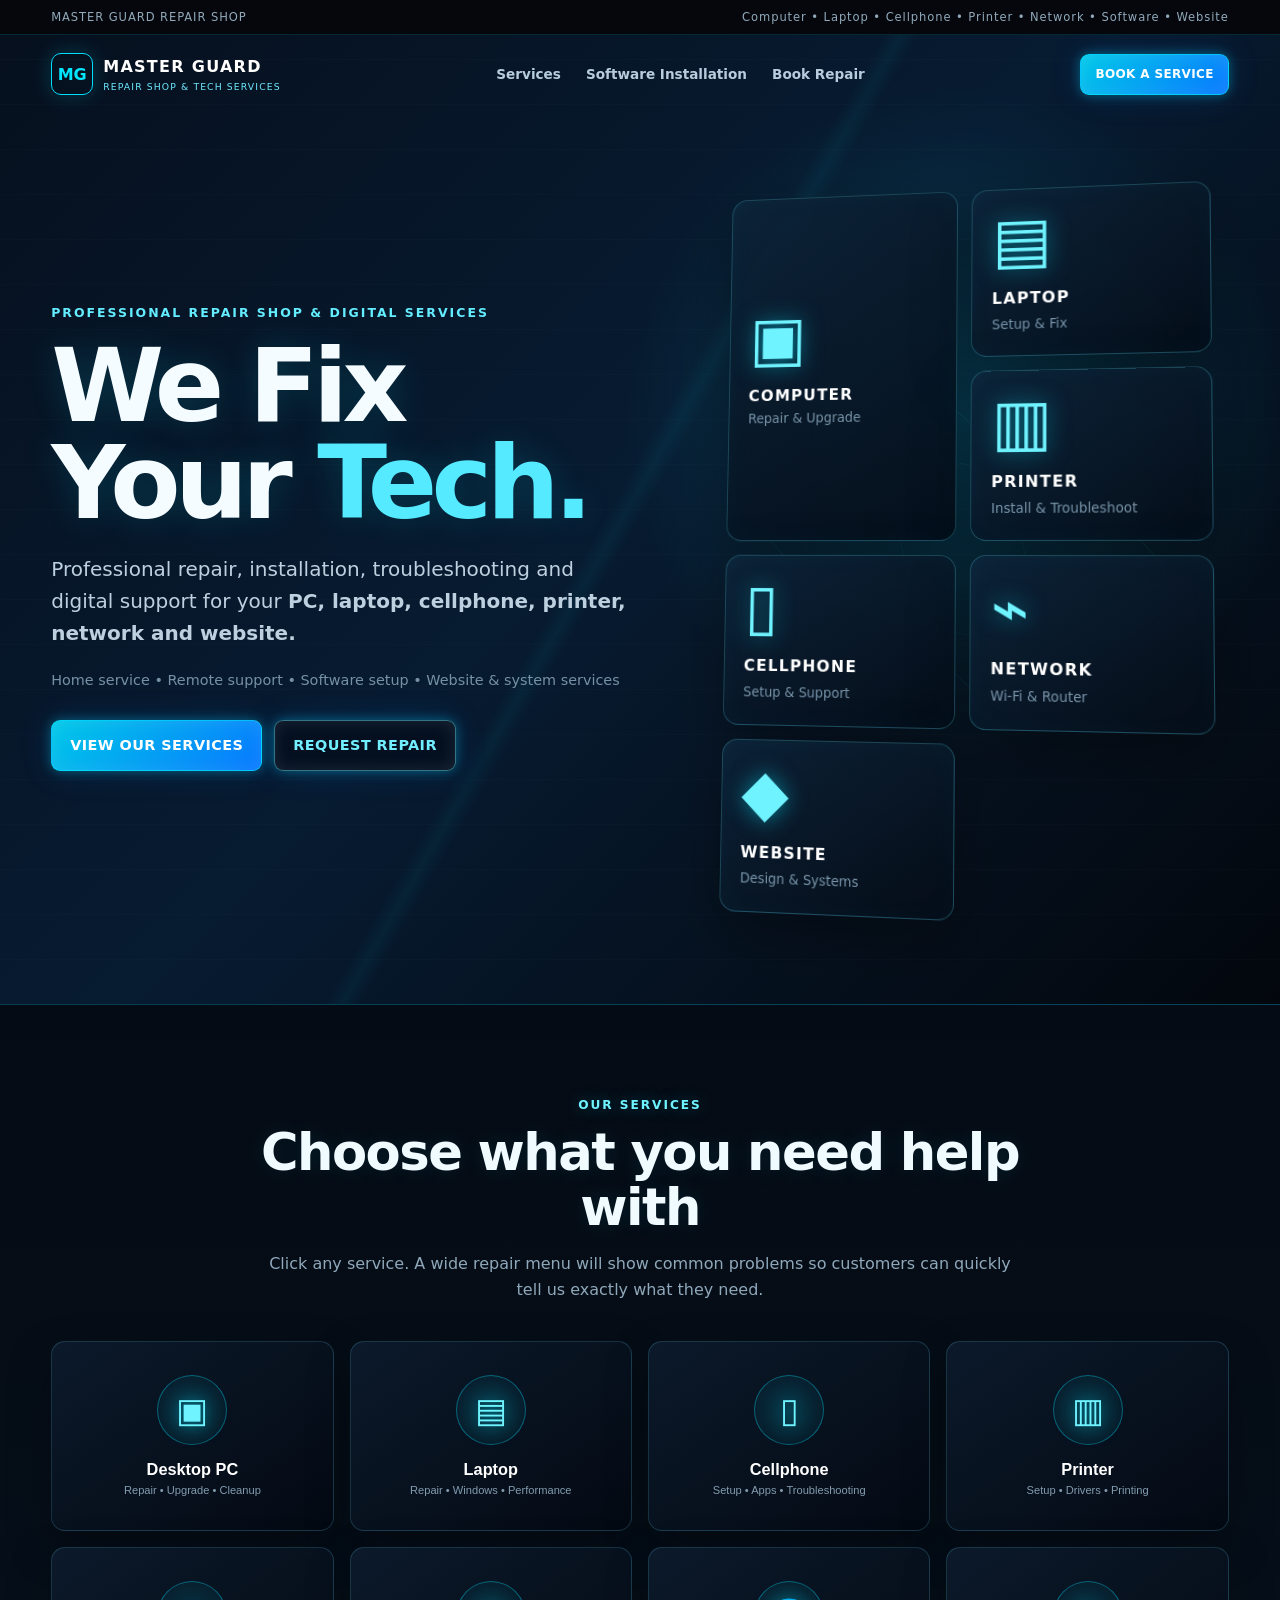
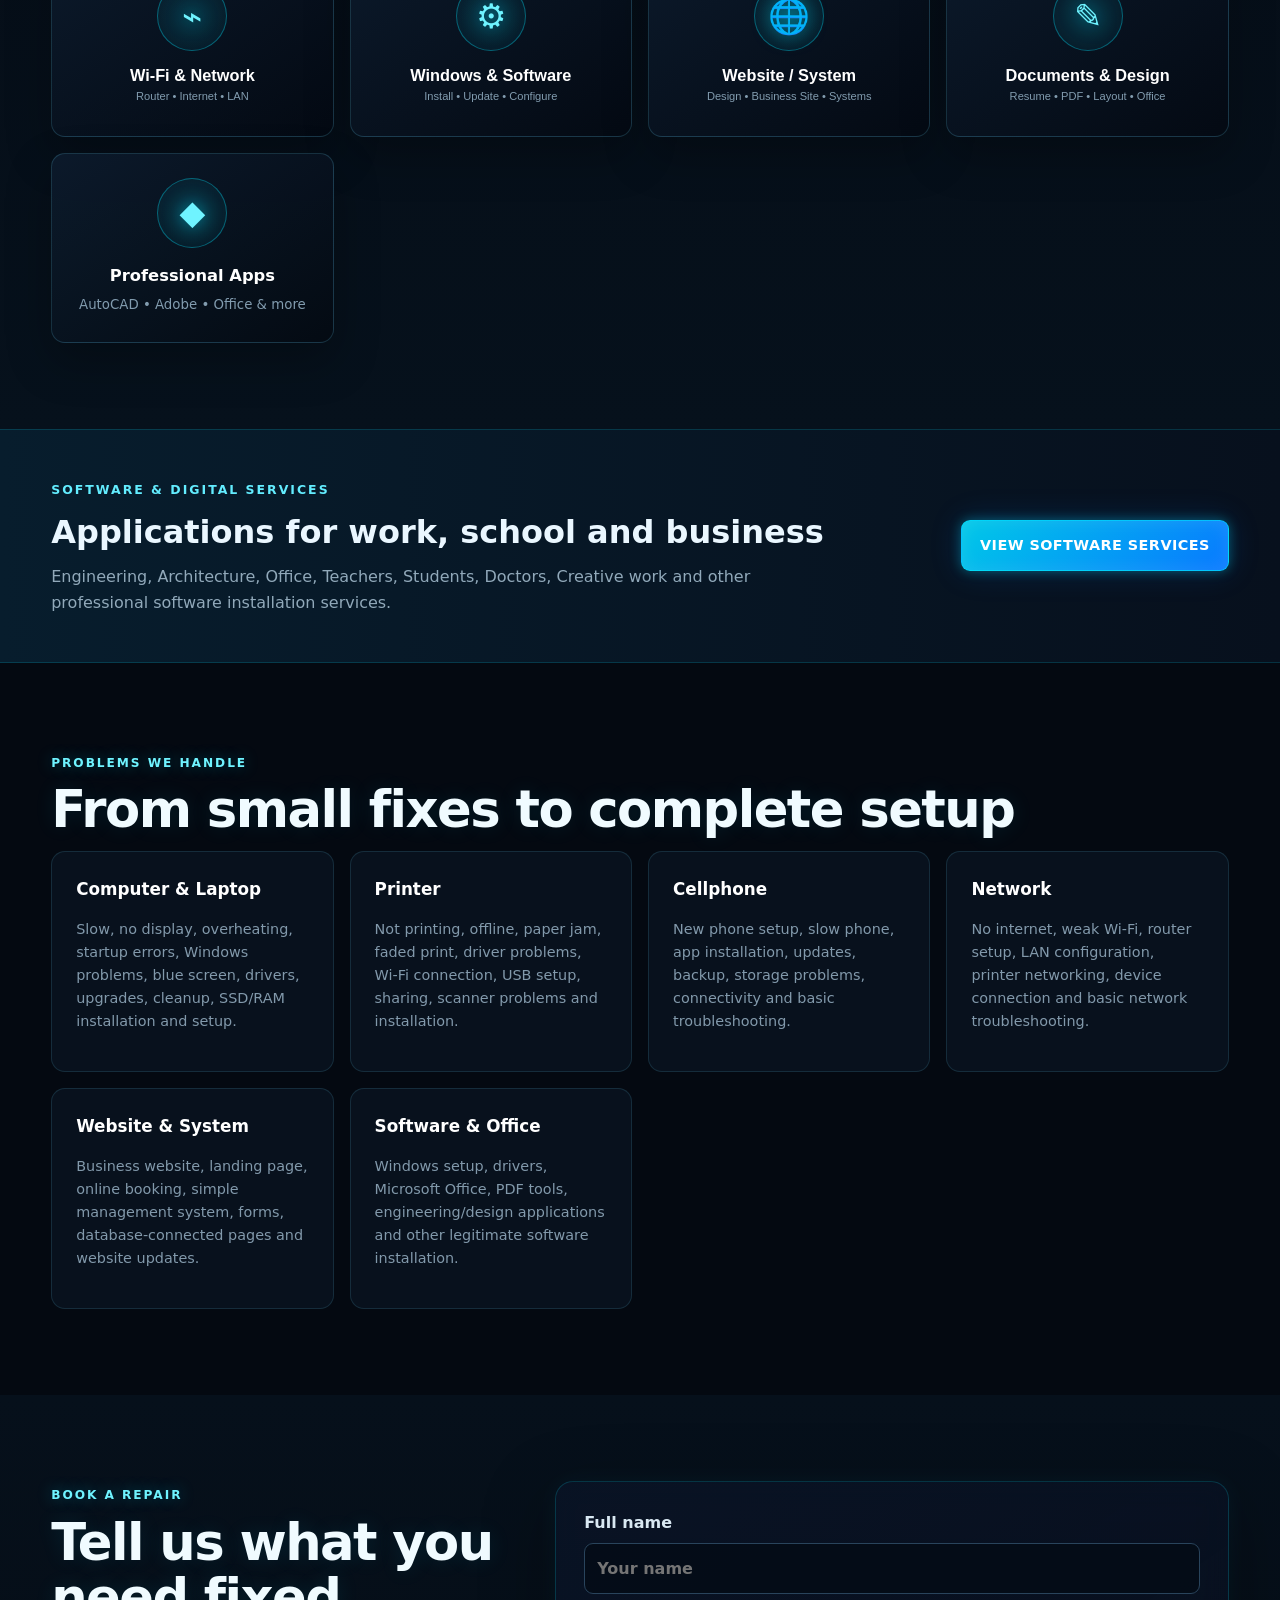
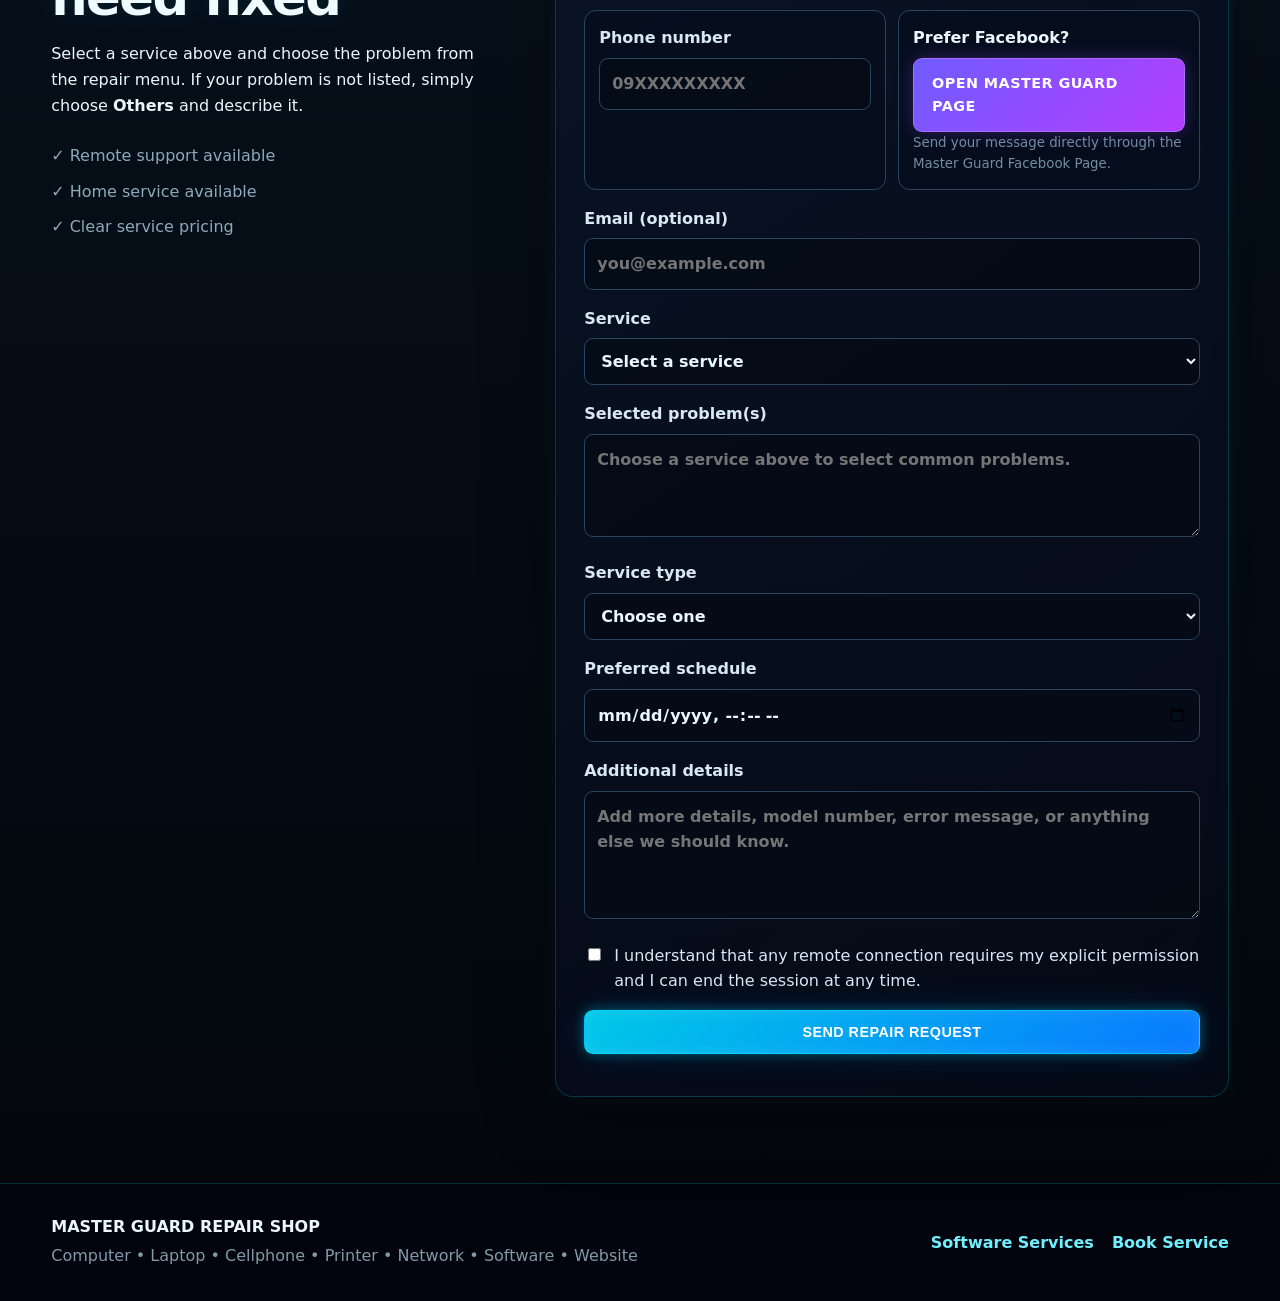
==== commit fa372ffd: "Add professional service problem selection popup and website/system service" ====
--- a/index.html
+++ b/index.html
@@ -3,13 +3,13 @@
 <head>
   <meta charset="UTF-8" />
   <meta name="viewport" content="width=device-width, initial-scale=1.0" />
-  <meta name="description" content="Master Guard Repair Shop — cellphone, laptop, desktop PC, printer, Wi-Fi, Windows, software installation and digital services." />
-  <title>Master Guard | Computer & Device Repair Shop</title>
+  <meta name="description" content="Master Guard Repair Shop — cellphone, laptop, desktop PC, printer, Wi-Fi, software, website design and technical services." />
+  <title>Master Guard | Professional Repair Shop & Tech Services</title>
   <link rel="stylesheet" href="style.css" />
   <link rel="stylesheet" href="neon.css" />
 </head>
 <body>
-  <div class="top-strip"><div class="container top-strip-inner"><span>MASTER GUARD REPAIR SHOP</span><span>Computer • Laptop • Cellphone • Printer • Network • Software</span></div></div>
+  <div class="top-strip"><div class="container top-strip-inner"><span>MASTER GUARD REPAIR SHOP</span><span>Computer • Laptop • Cellphone • Printer • Network • Software • Website</span></div></div>
 
   <header class="shop-hero">
     <nav class="nav container">
@@ -20,10 +20,10 @@
 
     <div class="container hero-main">
       <div class="hero-copy">
-        <span class="eyebrow">PROFESSIONAL COMPUTER & DEVICE REPAIR</span>
+        <span class="eyebrow">PROFESSIONAL REPAIR SHOP & DIGITAL SERVICES</span>
         <h1>We Fix Your <span class="accent-text">Tech.</span></h1>
-        <p class="hero-subtitle">Reliable repair, installation and technical support for your <strong>PC, laptop, cellphone, printer and network.</strong></p>
-        <p class="hero-note">Home service • Remote support • Software setup • Digital services</p>
+        <p class="hero-subtitle">Professional repair, installation, troubleshooting and digital support for your <strong>PC, laptop, cellphone, printer, network and website.</strong></p>
+        <p class="hero-note">Home service • Remote support • Software setup • Website & system services</p>
         <div class="hero-actions"><a class="btn" href="#services">VIEW OUR SERVICES</a><a class="btn btn-secondary" href="#booking">REQUEST REPAIR</a></div>
       </div>
       <div class="hero-device-panel">
@@ -33,6 +33,8 @@
           <div class="device-tile"><span class="device-icon">▤</span><b>LAPTOP</b><small>Setup & Fix</small></div>
           <div class="device-tile"><span class="device-icon">▥</span><b>PRINTER</b><small>Install & Troubleshoot</small></div>
           <div class="device-tile"><span class="device-icon">▯</span><b>CELLPHONE</b><small>Setup & Support</small></div>
+          <div class="device-tile"><span class="device-icon">⌁</span><b>NETWORK</b><small>Wi-Fi & Router</small></div>
+          <div class="device-tile"><span class="device-icon">◆</span><b>WEBSITE</b><small>Design & Systems</small></div>
         </div>
       </div>
     </div>
@@ -41,41 +43,53 @@
   <main>
     <section id="services" class="section services-showcase">
       <div class="container">
-        <div class="section-heading center-heading"><span>OUR SERVICES</span><h2>Everything you need for your devices</h2><p>From a simple printer problem to a complete computer setup, choose a service below.</p></div>
+        <div class="section-heading center-heading"><span>OUR SERVICES</span><h2>Choose what you need help with</h2><p>Click any service. A wide repair menu will show common problems so customers can quickly tell us exactly what they need.</p></div>
         <div class="service-wheel">
-          <a class="service-card" href="#booking"><span class="service-symbol">▣</span><strong>Desktop PC</strong><small>Repair • Upgrade • Cleanup</small></a>
-          <a class="service-card" href="#booking"><span class="service-symbol">▤</span><strong>Laptop</strong><small>Repair • Windows • Performance</small></a>
-          <a class="service-card" href="#booking"><span class="service-symbol">▯</span><strong>Cellphone</strong><small>Setup • Apps • Troubleshooting</small></a>
-          <a class="service-card" href="#booking"><span class="service-symbol">▥</span><strong>Printer</strong><small>Setup • Drivers • Wi-Fi Printing</small></a>
-          <a class="service-card" href="#booking"><span class="service-symbol">⌁</span><strong>Wi-Fi & Network</strong><small>Router • Internet • Network Setup</small></a>
-          <a class="service-card" href="#booking"><span class="service-symbol">⚙</span><strong>Windows & Software</strong><small>Install • Update • Configure</small></a>
-          <a class="service-card" href="#booking"><span class="service-symbol">✎</span><strong>Documents & Design</strong><small>Resume • PDF • Layout • Office</small></a>
-          <a class="service-card" href="services.html"><span class="service-symbol">◆</span><strong>Professional Apps</strong><small>AutoCAD • Adobe • Office & more</small></a>
+          <button class="service-card" type="button" data-service="Desktop PC Repair"><span class="service-symbol">▣</span><strong>Desktop PC</strong><small>Repair • Upgrade • Cleanup</small></button>
+          <button class="service-card" type="button" data-service="Laptop Repair"><span class="service-symbol">▤</span><strong>Laptop</strong><small>Repair • Windows • Performance</small></button>
+          <button class="service-card" type="button" data-service="Cellphone / Mobile"><span class="service-symbol">▯</span><strong>Cellphone</strong><small>Setup • Apps • Troubleshooting</small></button>
+          <button class="service-card" type="button" data-service="Printer Setup / Troubleshooting"><span class="service-symbol">▥</span><strong>Printer</strong><small>Setup • Drivers • Printing</small></button>
+          <button class="service-card" type="button" data-service="Wi-Fi / Network"><span class="service-symbol">⌁</span><strong>Wi-Fi & Network</strong><small>Router • Internet • LAN</small></button>
+          <button class="service-card" type="button" data-service="Windows / Software Setup"><span class="service-symbol">⚙</span><strong>Windows & Software</strong><small>Install • Update • Configure</small></button>
+          <button class="service-card" type="button" data-service="Website Design / System"><span class="service-symbol">🌐</span><strong>Website / System</strong><small>Design • Business Site • Systems</small></button>
+          <button class="service-card" type="button" data-service="Documents / Design"><span class="service-symbol">✎</span><strong>Documents & Design</strong><small>Resume • PDF • Layout • Office</small></button>
+          <a class="service-card service-link" href="services.html"><span class="service-symbol">◆</span><strong>Professional Apps</strong><small>AutoCAD • Adobe • Office & more</small></a>
         </div>
       </div>
     </section>
 
-    <section class="service-banner"><div class="container banner-inner"><div><span class="eyebrow">NEW SERVICE</span><h2>Need applications installed?</h2><p>See our professional software installation services for Engineers, Architects, Teachers, Students, Doctors, Offices and everyday users.</p></div><a class="btn" href="services.html">VIEW SOFTWARE SERVICES</a></div></section>
+    <section class="service-banner"><div class="container banner-inner"><div><span class="eyebrow">SOFTWARE & DIGITAL SERVICES</span><h2>Applications for work, school and business</h2><p>Engineering, Architecture, Office, Teachers, Students, Doctors, Creative work and other professional software installation services.</p></div><a class="btn" href="services.html">VIEW SOFTWARE SERVICES</a></div></section>
 
-    <section class="section repair-list"><div class="container"><div class="section-heading"><span>WHAT WE CAN HELP WITH</span><h2>Common problems we handle</h2></div><div class="repair-grid"><div><b>Computer & Laptop</b><p>Slow performance, Windows errors, startup problems, drivers, cleanup, upgrades and setup.</p></div><div><b>Printer</b><p>Driver installation, Wi-Fi connection, sharing, offline errors, print setup and troubleshooting.</p></div><div><b>Cellphone</b><p>New phone setup, app installation, account setup guidance, updates, backup and basic troubleshooting.</p></div><div><b>Network</b><p>Wi-Fi configuration, router setup, device connection, printer networking and basic LAN support.</p></div></div></div></section>
+    <section class="section repair-list"><div class="container"><div class="section-heading"><span>PROBLEMS WE HANDLE</span><h2>From small fixes to complete setup</h2></div><div class="repair-grid"><div><b>Computer & Laptop</b><p>Slow, no display, overheating, startup errors, Windows problems, blue screen, drivers, upgrades, cleanup, SSD/RAM installation and setup.</p></div><div><b>Printer</b><p>Not printing, offline, paper jam, faded print, driver problems, Wi-Fi connection, USB setup, sharing, scanner problems and installation.</p></div><div><b>Cellphone</b><p>New phone setup, slow phone, app installation, updates, backup, storage problems, connectivity and basic troubleshooting.</p></div><div><b>Network</b><p>No internet, weak Wi-Fi, router setup, LAN configuration, printer networking, device connection and basic network troubleshooting.</p></div><div><b>Website & System</b><p>Business website, landing page, online booking, simple management system, forms, database-connected pages and website updates.</p></div><div><b>Software & Office</b><p>Windows setup, drivers, Microsoft Office, PDF tools, engineering/design applications and other legitimate software installation.</p></div></div></div></section>
 
-    <section id="booking" class="section booking-section"><div class="container booking-grid"><div><div class="section-heading"><span>BOOK A REPAIR</span><h2>Tell us what you need fixed</h2></div><p>Choose a service and send your request. We will confirm the details, availability and price before work starts.</p><div class="quick-contact"><span>✓ Remote support available</span><span>✓ Home service available</span><span>✓ Clear service pricing</span></div></div>
+    <section id="booking" class="section booking-section"><div class="container booking-grid"><div><div class="section-heading"><span>BOOK A REPAIR</span><h2>Tell us what you need fixed</h2></div><p>Select a service above and choose the problem from the repair menu. If your problem is not listed, simply choose <strong>Others</strong> and describe it.</p><div class="quick-contact"><span>✓ Remote support available</span><span>✓ Home service available</span><span>✓ Clear service pricing</span></div></div>
       <form id="bookingForm" class="form">
         <label>Full name<input id="name" name="name" type="text" maxlength="100" required placeholder="Your name" /></label>
         <div class="contact-choice"><div class="phone-choice"><label>Phone number<input id="contact" name="contact" type="tel" maxlength="30" required placeholder="09XXXXXXXXX" /></label></div><div class="messenger-choice"><span class="choice-label">Prefer Facebook?</span><a class="btn messenger-btn" href="https://www.facebook.com/MasterGuardOfficial" target="_blank" rel="noopener">OPEN MASTER GUARD PAGE</a><small>Send your message directly through the Master Guard Facebook Page.</small></div></div>
         <label>Email (optional)<input id="email" name="email" type="email" maxlength="120" placeholder="you@example.com" /></label>
-        <label>Service<select id="service" name="service" required><option value="">Select a service</option><option>Desktop PC Repair</option><option>Laptop Repair</option><option>Cellphone / Mobile</option><option>Printer Setup / Troubleshooting</option><option>Wi-Fi / Network</option><option>Windows / Software Setup</option><option>Professional Software Installation</option><option>Resume / CV / Documents</option><option>Poster / Menu / Layout</option><option>One-page Business Website</option><option>Other Digital Request</option></select></label>
+        <label>Service<select id="service" name="service" required><option value="">Select a service</option><option>Desktop PC Repair</option><option>Laptop Repair</option><option>Cellphone / Mobile</option><option>Printer Setup / Troubleshooting</option><option>Wi-Fi / Network</option><option>Windows / Software Setup</option><option>Professional Software Installation</option><option>Website Design / System</option><option>Resume / CV / Documents</option><option>Poster / Menu / Layout</option><option>One-page Business Website</option><option>Other Digital Request</option></select></label>
+        <label>Selected problem(s)<textarea id="problemSummary" name="problemSummary" rows="3" readonly placeholder="Choose a service above to select common problems."></textarea></label>
         <label>Service type<select id="serviceType" name="serviceType" required><option value="">Choose one</option><option>Remote Service</option><option>Home Service</option><option>Digital Work Only</option></select></label>
         <div id="locationBox" class="location-box" hidden><p><strong>Home Service location (optional)</strong><br><small>Tap only if you want to share your current pin.</small></p><button id="shareLocationBtn" class="btn btn-secondary" type="button">Share My Location</button><div id="locationStatus" class="location-status"></div></div>
         <label>Preferred schedule<input id="schedule" name="schedule" type="datetime-local" /></label>
-        <label>Describe the problem or request<textarea id="details" name="details" rows="5" maxlength="1500" required placeholder="Example: My printer is not connecting to Wi-Fi... or I need AutoCAD installed on my laptop."></textarea></label>
+        <label>Additional details<textarea id="details" name="details" rows="4" maxlength="1500" required placeholder="Add more details, model number, error message, or anything else we should know."></textarea></label>
         <label class="check"><input id="consent" type="checkbox" required /><span>I understand that any remote connection requires my explicit permission and I can end the session at any time.</span></label>
         <button id="submitBtn" class="btn full" type="submit">SEND REPAIR REQUEST</button><div id="formMessage" class="form-message" aria-live="polite"></div>
       </form>
     </div></section>
   </main>
 
-  <footer><div class="container footer-inner"><div><strong>MASTER GUARD REPAIR SHOP</strong><p>Computer • Laptop • Cellphone • Printer • Network • Software</p></div><div class="footer-links"><a href="services.html">Software Services</a><a href="#booking">Book Service</a></div></div></footer>
+  <div id="problemModal" class="problem-modal" hidden aria-hidden="true">
+    <div class="problem-backdrop" data-close-problems></div>
+    <section class="problem-dialog" role="dialog" aria-modal="true" aria-labelledby="problemTitle">
+      <div class="problem-header"><div><span class="eyebrow">SERVICE DIAGNOSTIC MENU</span><h2 id="problemTitle">Choose your problem</h2><p id="problemSubtitle">Select one or more problems. Choose Others if you cannot find yours.</p></div><button type="button" class="modal-close" data-close-problems aria-label="Close">×</button></div>
+      <div id="problemOptions" class="problem-options"></div>
+      <div class="other-problem-wrap"><label><input id="otherProblem" type="checkbox" /> <strong>Others</strong> — my problem is not listed</label><input id="otherProblemText" type="text" maxlength="300" placeholder="Type your problem here..." disabled /></div>
+      <div class="problem-footer"><span id="problemCount">0 selected</span><div><button type="button" class="btn btn-secondary" data-close-problems>Cancel</button><button type="button" id="confirmProblems" class="btn">CONTINUE WITH SELECTED PROBLEMS</button></div></div>
+    </section>
+  </div>
+
+  <footer><div class="container footer-inner"><div><strong>MASTER GUARD REPAIR SHOP</strong><p>Computer • Laptop • Cellphone • Printer • Network • Software • Website</p></div><div class="footer-links"><a href="services.html">Software Services</a><a href="#booking">Book Service</a></div></div></footer>
   <script src="script.js"></script>
 </body>
 </html>
--- a/style.css
+++ b/style.css
@@ -1 +1 @@
-*{box-sizing:border-box}html{scroll-behavior:smooth}body{margin:0;font-family:Inter,system-ui,-apple-system,BlinkMacSystemFont,"Segoe UI",sans-serif;color:#172033;line-height:1.6;background:linear-gradient(rgba(241,247,253,.91),rgba(247,250,253,.95)),url('https://images.unsplash.com/photo-1518770660439-4636190af475?auto=format&fit=crop&w=1800&q=80') center/cover fixed no-repeat}.container{width:min(1120px,92%);margin:auto}.hero{background:linear-gradient(135deg,rgba(238,246,255,.72),rgba(247,251,255,.75) 55%,rgba(238,250,245,.7));padding-bottom:72px;border-bottom:1px solid rgba(216,228,240,.8)}.nav{display:flex;justify-content:space-between;align-items:center;padding:22px 0}.brand{font-weight:900;letter-spacing:.08em}.hero-grid{display:grid;grid-template-columns:1.35fr .8fr;gap:44px;align-items:center;padding-top:64px}.badge{display:inline-block;background:#172033;color:#fff;padding:8px 12px;border-radius:999px;font-size:.82rem;font-weight:800}.hero h1{font-size:clamp(2.4rem,5vw,4.8rem);line-height:1.03;margin:18px 0 20px;letter-spacing:-.045em}.accent-text{color:#1769e0}.lead{font-size:1.2rem;color:#516073;max-width:720px}.hero-actions{display:flex;gap:12px;flex-wrap:wrap;margin:28px 0 14px}.btn{display:inline-flex;align-items:center;justify-content:center;border:0;border-radius:12px;background:#1769e0;color:#fff;text-decoration:none;padding:13px 18px;font-weight:800;cursor:pointer;font-size:1rem}.btn:hover{filter:brightness(.95)}.btn:disabled{opacity:.6;cursor:not-allowed}.btn-secondary{background:rgba(255,255,255,.85);color:#1769e0;border:1px solid #bfd4f4}.btn-small{padding:9px 13px}.full{width:100%}.trust{font-size:.92rem;color:#637084}.hero-card,.card,.step,.form,.faq details,.notice,.service-icon-card{background:rgba(255,255,255,.82);backdrop-filter:blur(9px);-webkit-backdrop-filter:blur(9px);border:1px solid rgba(225,232,240,.85);box-shadow:0 18px 50px rgba(27,49,82,.08)}.hero-card{border-radius:24px;padding:28px;position:relative;overflow:hidden}.hero-card:before{content:"";position:absolute;inset:0;background:linear-gradient(rgba(255,255,255,.78),rgba(255,255,255,.88)),url('https://images.unsplash.com/photo-1581092918056-0c4c3acd3789?auto=format&fit=crop&w=1200&q=80') center/cover no-repeat;z-index:0}.hero-card>*{position:relative;z-index:1}.hero-card h3{margin:4px 0 8px}.hero-card p{color:#516073}.shop-icon{font-size:3rem;line-height:1}.quick-icons{display:grid;grid-template-columns:1fr 1fr;gap:9px;margin-top:18px}.quick-icons span{background:rgba(255,255,255,.8);border:1px solid #dce5ef;border-radius:10px;padding:8px 10px;font-weight:700;font-size:.9rem}.section{padding:82px 0}.alt{background:rgba(246,248,251,.72);backdrop-filter:blur(4px)}.pricing-section{padding-top:55px}.section-heading span{font-size:.85rem;text-transform:uppercase;font-weight:900;letter-spacing:.12em;color:#1769e0}.section-heading h2{font-size:clamp(2rem,4vw,3.2rem);line-height:1.1;margin:8px 0 12px;letter-spacing:-.03em}.section-heading>p{color:#637084;margin:0 0 28px}.center-heading{text-align:center;max-width:760px;margin:0 auto 30px}.service-icons-grid{display:grid;grid-template-columns:repeat(4,1fr);gap:16px}.service-icon-card{display:block;text-decoration:none;color:#172033;border-radius:20px;padding:22px;text-align:center;transition:transform .18s ease,box-shadow .18s ease,border-color .18s ease}.service-icon-card:hover{transform:translateY(-5px);box-shadow:0 22px 55px rgba(27,49,82,.14);border-color:#9ebbe6}.service-icon{font-size:3rem;line-height:1;margin-bottom:13px}.service-icon-card h3{margin:0 0 6px;font-size:1.05rem}.service-icon-card p{margin:0;color:#637084;font-size:.88rem;line-height:1.45}.cards{display:grid;grid-template-columns:repeat(3,1fr);gap:18px}.card{border-radius:18px;padding:24px}.card h3{margin-top:0}.card p{color:#637084}.card strong{font-size:1.2rem;color:#1769e0}.card-mini-icon{font-size:1.9rem;margin-bottom:6px}.wide{grid-column:span 3}.steps{display:grid;grid-template-columns:repeat(4,1fr);gap:18px}.step{border-radius:18px;padding:24px}.step b{display:inline-grid;place-items:center;width:34px;height:34px;border-radius:10px;background:#e8f1ff;color:#1769e0}.step p{color:#637084}.booking-grid{display:grid;grid-template-columns:.8fr 1.2fr;gap:52px;align-items:start}.form{border-radius:20px;padding:26px}.form label{display:block;font-weight:700;margin-bottom:16px}.form input,.form select,.form textarea{width:100%;margin-top:7px;border:1px solid #cfd9e5;border-radius:10px;padding:12px;font:inherit;background:rgba(255,255,255,.95)}.form textarea{resize:vertical}.check{display:flex!important;gap:10px;align-items:flex-start;font-weight:500!important}.check input{width:auto;margin-top:5px}.form-message{margin-top:14px;font-weight:700;color:#1769e0;white-space:pre-line}.notice{padding:16px 18px;border-radius:14px;color:#516073}.contact-choice{display:grid;grid-template-columns:1fr 1fr;gap:14px;margin-bottom:16px;align-items:stretch}.phone-choice,.messenger-choice{padding:14px;border:1px solid #d6e1ee;border-radius:14px;background:rgba(248,251,255,.86)}.phone-choice label{margin-bottom:0}.messenger-choice{display:flex;flex-direction:column;justify-content:center}.choice-label{display:block;font-weight:800;margin-bottom:7px}.messenger-btn{width:100%;background:#168aff;margin-bottom:7px}.messenger-choice small{color:#637084;line-height:1.35}.location-box{margin:-2px 0 16px;padding:16px;border:1px dashed #9ebbe6;border-radius:14px;background:rgba(233,242,255,.7)}.location-box p{margin-top:0}.location-status{margin-top:10px;font-weight:700;color:#1769e0}.faq details{border-radius:12px;padding:16px 18px;margin:12px 0}.faq summary{font-weight:800;cursor:pointer}.faq p{color:#637084}footer{background:#172033;color:#fff;padding:30px 0}.footer-inner{display:flex;justify-content:space-between;align-items:center;gap:20px}.footer-inner p{margin:3px 0;color:#b7c0cc}.footer-inner a{color:#fff;font-weight:800;text-decoration:none}.admin-shell{min-height:100vh;padding:28px 0 70px}.admin-top{display:flex;justify-content:space-between;gap:16px;align-items:center;margin-bottom:24px}.admin-panel{background:rgba(255,255,255,.9);border:1px solid #dfe6ef;border-radius:20px;padding:22px;box-shadow:0 18px 50px rgba(27,49,82,.08)}.admin-login{max-width:520px;margin:70px auto}.admin-login input{width:100%;padding:12px;border:1px solid #cfd9e5;border-radius:10px;margin:8px 0 14px}.admin-stats{display:grid;grid-template-columns:repeat(6,1fr);gap:10px;margin:0 0 18px}.stat-card{border:1px solid #dfe6ef;border-radius:14px;background:#fff;padding:13px;text-align:left;cursor:pointer;font:inherit}.stat-card:hover{border-color:#9ebbe6;transform:translateY(-1px)}.stat-card span{display:block;color:#637084;font-size:.78rem;line-height:1.2}.stat-card strong{display:block;font-size:1.5rem;margin-top:4px}.admin-filters{display:grid;grid-template-columns:2fr 1fr 1fr;gap:10px;margin-bottom:18px}.admin-filters input,.admin-filters select{width:100%;padding:11px 12px;border:1px solid #cfd9e5;border-radius:10px;background:#fff;font:inherit}.booking-list{display:grid;gap:16px}.booking-item{border:1px solid #dfe6ef;border-radius:16px;padding:18px;background:#fff}.booking-meta{display:flex;gap:10px;flex-wrap:wrap;color:#637084;font-size:.9rem}.status{font-weight:800;color:#1769e0}.booking-actions{display:flex;gap:8px;flex-wrap:wrap;margin-top:14px}.booking-actions select,.booking-actions button,.booking-actions a{padding:9px 12px;border-radius:10px;border:1px solid #cfd9e5;background:#fff;font:inherit;font-weight:700;text-decoration:none;color:#172033}.empty{color:#637084;text-align:center;padding:30px}@media(max-width:900px){.hero-grid,.booking-grid{grid-template-columns:1fr}.service-icons-grid{grid-template-columns:repeat(2,1fr)}.cards{grid-template-columns:1fr 1fr}.wide{grid-column:span 2}.steps{grid-template-columns:1fr 1fr}.admin-stats{grid-template-columns:repeat(3,1fr)}.admin-filters{grid-template-columns:1fr 1fr}.admin-filters input{grid-column:span 2}}@media(max-width:620px){body{background-attachment:scroll}.hero-grid{padding-top:38px}.hero{padding-bottom:48px}.section{padding:62px 0}.cards,.steps,.contact-choice,.admin-filters,.service-icons-grid{grid-template-columns:1fr}.admin-filters input{grid-column:auto}.admin-stats{grid-template-columns:1fr 1fr}.wide{grid-column:auto}.nav{gap:10px}.brand{font-size:.9rem}.footer-inner{align-items:flex-start;flex-direction:column}.hero h1{font-size:2.65rem}.admin-top{align-items:flex-start;flex-direction:column}.quick-icons{grid-template-columns:1fr 1fr}}
+*{box-sizing:border-box}html{scroll-behavior:smooth}body{margin:0;font-family:Inter,system-ui,-apple-system,BlinkMacSystemFont,"Segoe UI",sans-serif;color:#eaf7ff;line-height:1.6;background:#050812}.container{width:min(1180px,92%);margin:auto}.top-strip{background:#05070d;border-bottom:1px solid rgba(0,229,255,.16);font-size:.72rem;letter-spacing:.08em;color:#91a9ba}.top-strip-inner{display:flex;justify-content:space-between;gap:20px;padding:8px 0}.shop-hero,.software-hero{min-height:620px;position:relative;overflow:hidden;background:radial-gradient(circle at 75% 40%,rgba(0,220,255,.18),transparent 30%),linear-gradient(135deg,#06101e 0%,#071b31 48%,#03070d 100%);border-bottom:1px solid rgba(0,229,255,.22)}.shop-hero:after,.software-hero:after{content:"";position:absolute;inset:0;pointer-events:none;background:linear-gradient(120deg,transparent 0 48%,rgba(0,229,255,.05) 49%,transparent 50%),repeating-linear-gradient(0deg,transparent 0 44px,rgba(255,255,255,.025) 45px)}.nav{position:relative;z-index:3;display:flex;align-items:center;justify-content:space-between;gap:22px;padding:18px 0}.brand-lockup{display:flex;align-items:center;gap:10px;text-decoration:none;color:#fff}.brand-lockup strong{display:block;font-size:1rem;letter-spacing:.08em}.brand-lockup small{display:block;color:#6eeaff;font-size:.58rem;letter-spacing:.12em}.brand-mark{display:grid;place-items:center;width:42px;height:42px;border:1px solid #00dfff;border-radius:10px;color:#00e6ff;font-weight:900;box-shadow:0 0 20px rgba(0,229,255,.2)}.nav-links{display:flex;gap:25px}.nav-links a{color:#b7cddd;text-decoration:none;font-size:.85rem;font-weight:700}.nav-links a:hover{color:#6ff3ff}.hero-main{position:relative;z-index:2;display:grid;grid-template-columns:1.05fr .95fr;align-items:center;gap:60px;padding:70px 0 90px}.hero-copy{max-width:700px}.eyebrow{display:inline-block;color:#63edff;font-size:.78rem;font-weight:900;letter-spacing:.16em}.hero-copy h1,.software-hero-copy h1{font-size:clamp(3.4rem,8vw,6.5rem);line-height:.94;margin:14px 0 22px;letter-spacing:-.055em;color:#f5fcff;text-shadow:0 0 35px rgba(0,229,255,.16)}.accent-text{color:#55eaff}.hero-subtitle{font-size:1.25rem;color:#bdd0df;max-width:650px}.hero-note{font-size:.9rem;color:#7691a5}.hero-actions{display:flex;gap:12px;flex-wrap:wrap;margin:28px 0}.btn{display:inline-flex;align-items:center;justify-content:center;border:1px solid rgba(0,229,255,.7);border-radius:9px;background:linear-gradient(135deg,#00c8e8,#0879ff);color:#fff;text-decoration:none;padding:13px 18px;font-weight:900;cursor:pointer;font-size:.9rem;letter-spacing:.03em;box-shadow:0 0 16px rgba(0,229,255,.22);transition:.2s}.btn:hover{transform:translateY(-2px);filter:brightness(1.1);box-shadow:0 0 26px rgba(0,229,255,.4)}.btn-secondary{background:rgba(5,15,28,.65);color:#6ff3ff}.btn-small{padding:10px 14px;font-size:.75rem}.full{width:100%}.hero-device-panel{min-height:390px;position:relative;display:grid;place-items:center}.device-grid{position:relative;z-index:2;display:grid;grid-template-columns:1fr 1fr;gap:14px;width:min(490px,100%);transform:perspective(900px) rotateY(-6deg) rotateX(3deg)}.device-tile{min-height:140px;border:1px solid rgba(91,232,255,.25);border-radius:16px;padding:20px;background:linear-gradient(145deg,rgba(12,34,55,.92),rgba(4,11,22,.9));box-shadow:0 22px 60px rgba(0,0,0,.35),inset 0 0 30px rgba(0,229,255,.03)}.main-device{grid-row:span 2;min-height:294px;display:flex;flex-direction:column;justify-content:center}.device-icon{display:block;font-size:4rem;line-height:1;color:#6ff3ff;text-shadow:0 0 22px rgba(0,229,255,.5);margin-bottom:15px}.device-tile b{display:block;color:#fff;letter-spacing:.08em}.device-tile small{color:#7794a9}.device-orbit{position:absolute;border:1px solid rgba(0,229,255,.13);border-radius:50%;width:420px;height:420px}.orbit-one{transform:rotateX(66deg) rotateY(12deg)}.orbit-two{width:300px;height:300px;transform:rotateY(66deg) rotateX(12deg)}.section{padding:86px 0}.services-showcase{background:linear-gradient(#050b14,#06111c)}.section-heading span{color:#5deaff;font-size:.76rem;text-transform:uppercase;font-weight:900;letter-spacing:.16em}.section-heading h2{font-size:clamp(2rem,4vw,3.2rem);line-height:1.08;margin:8px 0 14px;color:#f2fbff;letter-spacing:-.03em}.section-heading p{color:#8fa8ba}.center-heading{text-align:center;max-width:760px;margin:0 auto 38px}.service-wheel{display:grid;grid-template-columns:repeat(4,1fr);gap:16px}.service-card{min-height:190px;padding:24px 18px;text-align:center;text-decoration:none;color:#fff;border:1px solid rgba(105,220,255,.18);border-radius:14px;background:linear-gradient(145deg,rgba(12,27,44,.94),rgba(4,10,19,.94));box-shadow:0 18px 45px rgba(0,0,0,.26);transition:.22s}.service-card:hover{transform:translateY(-7px);border-color:rgba(0,229,255,.65);box-shadow:0 25px 55px rgba(0,0,0,.4),0 0 25px rgba(0,229,255,.12)}.service-symbol{display:grid;place-items:center;width:70px;height:70px;margin:0 auto 15px;border-radius:50%;font-size:2.1rem;color:#6ff3ff;border:1px solid rgba(0,229,255,.35);background:radial-gradient(circle,rgba(0,229,255,.16),rgba(0,229,255,.02));text-shadow:0 0 18px rgba(0,229,255,.5)}.service-card strong{display:block;font-size:1.02rem}.service-card small{display:block;color:#829caf;margin-top:5px}.service-banner{padding:46px 0;background:linear-gradient(90deg,#071d2d,#07101d);border-top:1px solid rgba(0,229,255,.16);border-bottom:1px solid rgba(0,229,255,.16)}.banner-inner{display:flex;align-items:center;justify-content:space-between;gap:35px}.banner-inner h2{margin:6px 0;font-size:2rem}.banner-inner p{margin:0;color:#91a9ba;max-width:750px}.repair-list{background:#040911}.repair-grid{display:grid;grid-template-columns:repeat(4,1fr);gap:16px}.repair-grid>div{padding:24px;border:1px solid rgba(100,200,230,.15);border-radius:14px;background:rgba(10,20,34,.75)}.repair-grid b{color:#fff;font-size:1.05rem}.repair-grid p{color:#8299ab;font-size:.9rem}.booking-section{background:linear-gradient(180deg,#06101b,#03070c)}.booking-grid{display:grid;grid-template-columns:.8fr 1.2fr;gap:55px;align-items:start}.quick-contact{display:grid;gap:10px;margin-top:25px;color:#8ea9bb}.form{border-radius:18px;padding:28px;background:linear-gradient(145deg,rgba(10,22,38,.94),rgba(4,10,19,.9));border:1px solid rgba(0,229,255,.18);box-shadow:0 25px 75px rgba(0,0,0,.35)}.form label{display:block;font-weight:750;margin-bottom:16px;color:#d9e8f2}.form input,.form select,.form textarea{width:100%;margin-top:7px;border:1px solid #29445c;border-radius:9px;padding:12px;font:inherit;color:#eaf7ff;background:rgba(2,8,16,.9)}.form textarea{resize:vertical}.form input:focus,.form select:focus,.form textarea:focus{outline:none;border-color:#00dfff;box-shadow:0 0 0 3px rgba(0,223,255,.08)}.contact-choice{display:grid;grid-template-columns:1fr 1fr;gap:12px;margin-bottom:16px}.phone-choice,.messenger-choice{padding:14px;border:1px solid #29445c;border-radius:12px;background:rgba(5,14,28,.68)}.phone-choice label{margin-bottom:0}.messenger-choice{display:flex;flex-direction:column;justify-content:center}.choice-label{display:block;font-weight:800;margin-bottom:7px}.messenger-btn{width:100%;background:linear-gradient(135deg,#6f5cff,#b43dff);border-color:rgba(185,120,255,.7)}.messenger-choice small{color:#758da0}.location-box{margin:-2px 0 16px;padding:16px;border:1px dashed #32617e;border-radius:12px;background:rgba(6,24,40,.6)}.location-box p{margin-top:0}.location-status{margin-top:10px;font-weight:700;color:#6ff3ff}.check{display:flex!important;gap:10px;align-items:flex-start;font-weight:500!important}.check input{width:auto;margin-top:5px}.form-message{margin-top:14px;font-weight:700;color:#63edff;white-space:pre-line}.software-hero{min-height:520px}.software-hero-copy{position:relative;z-index:2;max-width:900px;padding:105px 0 120px}.software-hero-copy p{font-size:1.18rem;color:#b7cbd9;max-width:800px}.software-section{background:linear-gradient(#050b14,#071321)}.software-grid{display:grid;grid-template-columns:repeat(4,1fr);gap:17px}.software-card{padding:25px;border:1px solid rgba(105,220,255,.18);border-radius:16px;background:linear-gradient(145deg,rgba(12,27,44,.96),rgba(4,10,19,.94));box-shadow:0 18px 45px rgba(0,0,0,.25);transition:.22s}.software-card:hover{transform:translateY(-6px);border-color:rgba(0,229,255,.58);box-shadow:0 25px 60px rgba(0,0,0,.4),0 0 25px rgba(0,229,255,.1)}.software-icon{display:grid;place-items:center;width:58px;height:58px;border-radius:13px;border:1px solid rgba(0,229,255,.35);color:#6ff3ff;font-size:1.8rem;background:rgba(0,229,255,.07);margin-bottom:18px}.software-card h3{margin:0 0 7px;color:#fff}.software-card p{min-height:70px;color:#8fa7b8;font-size:.9rem}.software-card ul{padding-left:18px;color:#a9bdca;font-size:.88rem;line-height:1.75;min-height:205px}.software-card a{color:#6ff3ff;text-decoration:none;font-weight:850;font-size:.85rem}.software-process{padding:76px 0;background:#040911;border-top:1px solid rgba(0,229,255,.1);border-bottom:1px solid rgba(0,229,255,.1)}.process-grid{display:grid;grid-template-columns:repeat(4,1fr);gap:16px}.process-grid>div{padding:24px;border:1px solid rgba(100,200,230,.15);border-radius:15px;background:rgba(8,18,31,.8)}.process-grid b{display:inline-grid;place-items:center;width:42px;height:42px;border-radius:10px;color:#6ff3ff;border:1px solid rgba(0,229,255,.35);background:rgba(0,229,255,.07)}.process-grid h3{color:#fff;margin-bottom:7px}.process-grid p{color:#839bab;font-size:.9rem}.software-cta{background:linear-gradient(180deg,#06101b,#03070c)}.cta-box{display:flex;justify-content:space-between;align-items:center;gap:35px;padding:38px;border:1px solid rgba(0,229,255,.18);border-radius:18px;background:linear-gradient(145deg,rgba(9,26,43,.9),rgba(3,9,17,.9))}.cta-box h2{margin:6px 0}.cta-box p{color:#8fa7b8;max-width:720px}footer{background:#02050b;border-top:1px solid rgba(0,229,255,.18);padding:30px 0}.footer-inner{display:flex;justify-content:space-between;align-items:center;gap:20px}.footer-inner p{margin:3px 0;color:#8299aa}.footer-inner a{color:#70edff;text-decoration:none;font-weight:800;margin-left:18px}.footer-links a{display:inline-block}@media(max-width:900px){.hero-main{grid-template-columns:1fr;gap:25px;padding-top:50px}.hero-device-panel{min-height:330px}.service-wheel,.software-grid{grid-template-columns:repeat(2,1fr)}.repair-grid,.process-grid{grid-template-columns:1fr 1fr}.booking-grid{grid-template-columns:1fr}.nav-links{display:none}.cta-box{flex-direction:column;align-items:flex-start}}@media(max-width:620px){.top-strip-inner{flex-direction:column;gap:2px}.top-strip-inner span:last-child{display:none}.nav{padding:14px 0}.nav>.btn{display:none}.shop-hero,.software-hero{min-height:0}.hero-main{padding:42px 0 58px}.hero-copy h1,.software-hero-copy h1{font-size:3.5rem}.hero-subtitle{font-size:1.05rem}.hero-device-panel{min-height:285px}.device-grid{gap:9px}.device-tile{min-height:110px;padding:14px}.main-device{min-height:229px}.device-icon{font-size:3rem}.device-orbit{width:280px;height:280px}.orbit-two{width:210px;height:210px}.service-wheel,.repair-grid,.contact-choice,.software-grid,.process-grid{grid-template-columns:1fr}.software-card p{min-height:0}.software-card ul{min-height:0}.section{padding:62px 0}.software-hero-copy{padding:60px 0 75px}.banner-inner{flex-direction:column;align-items:flex-start}.footer-inner{align-items:flex-start;flex-direction:column}.footer-links a{margin:0 18px 0 0}.cta-box{padding:25px}}
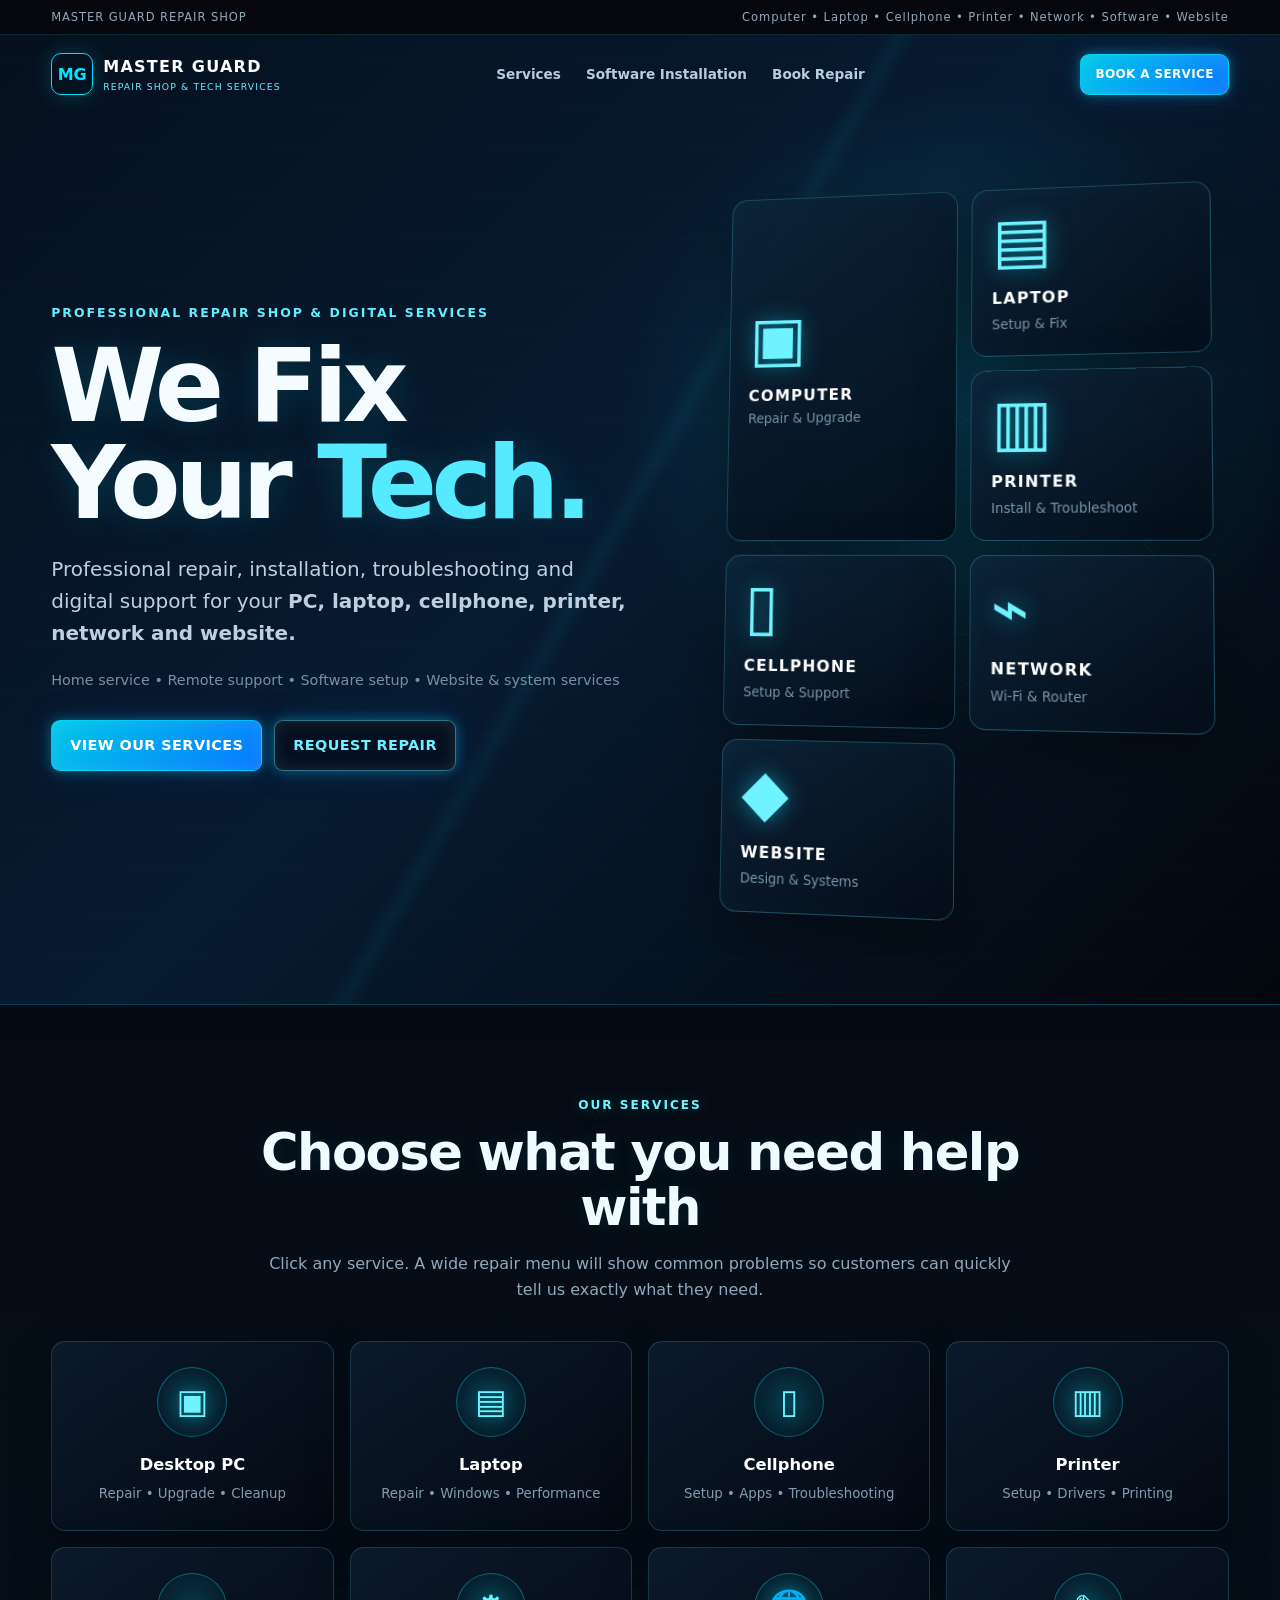
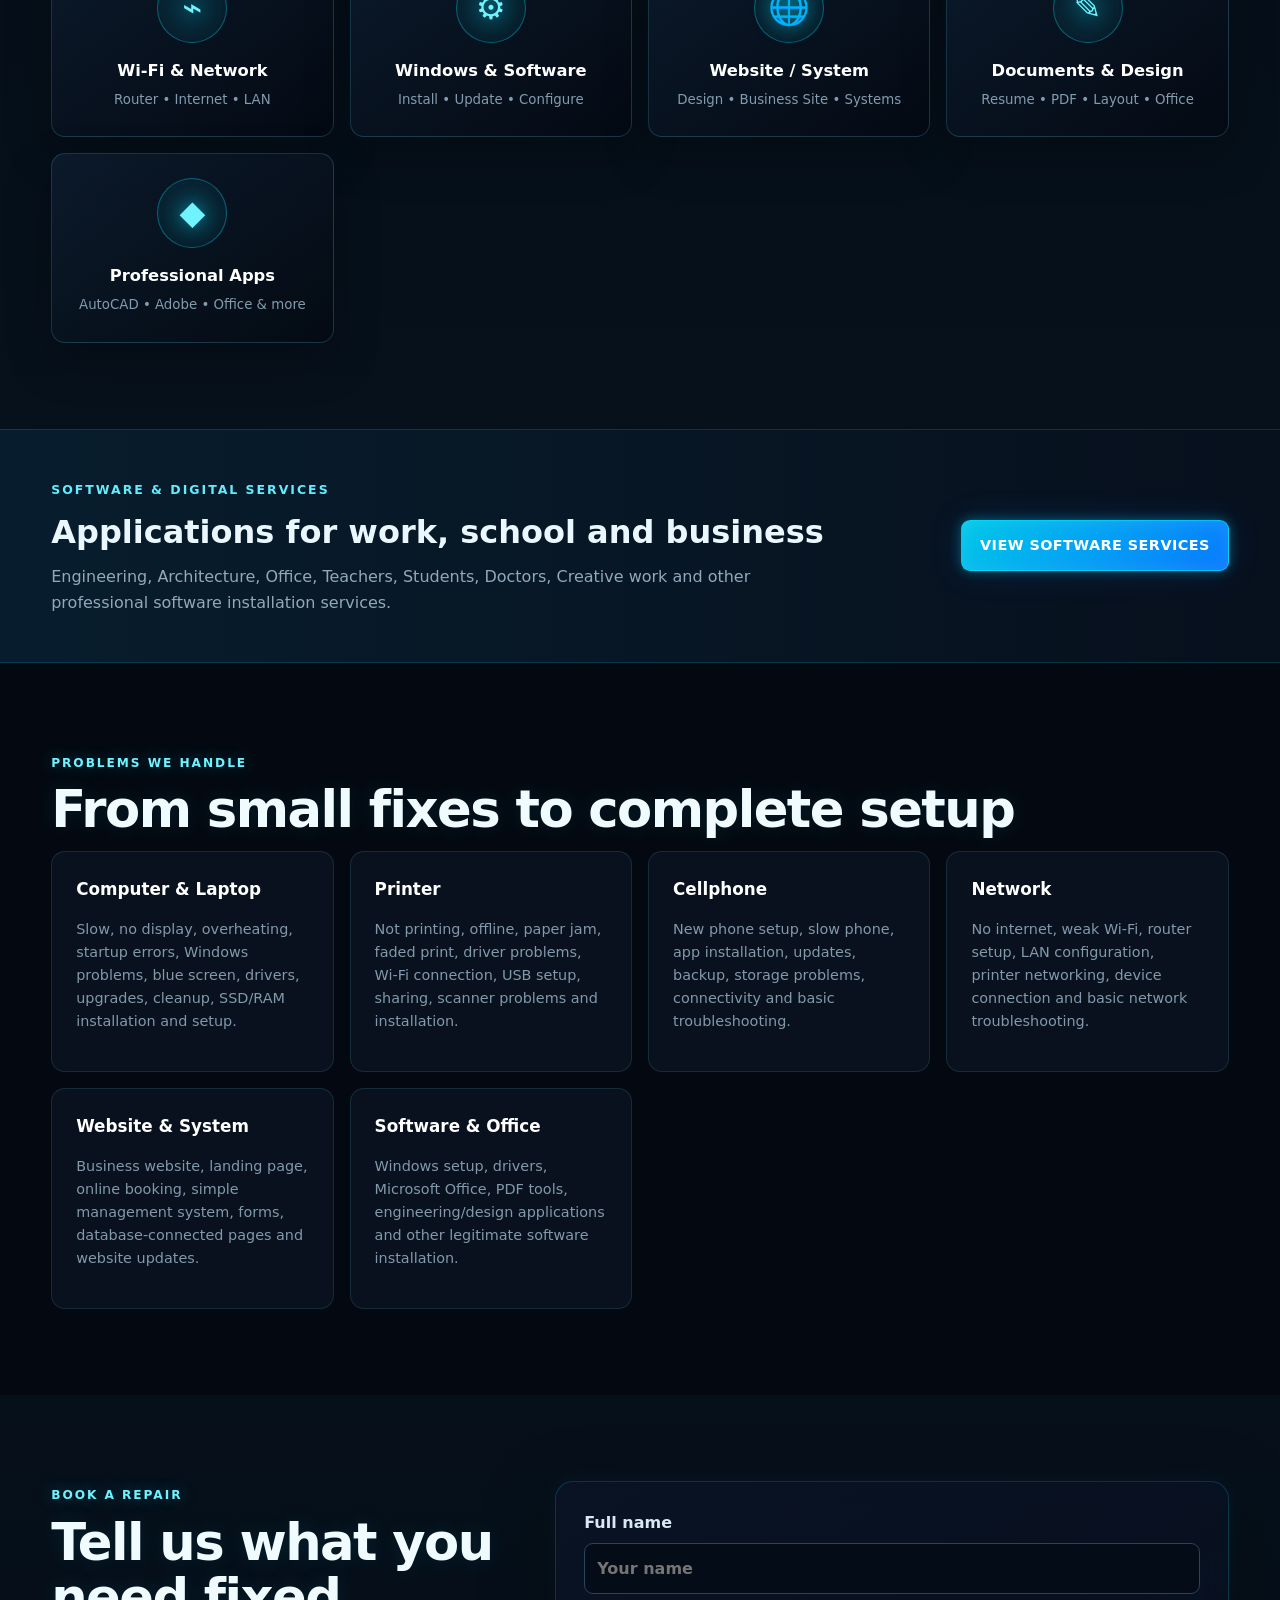
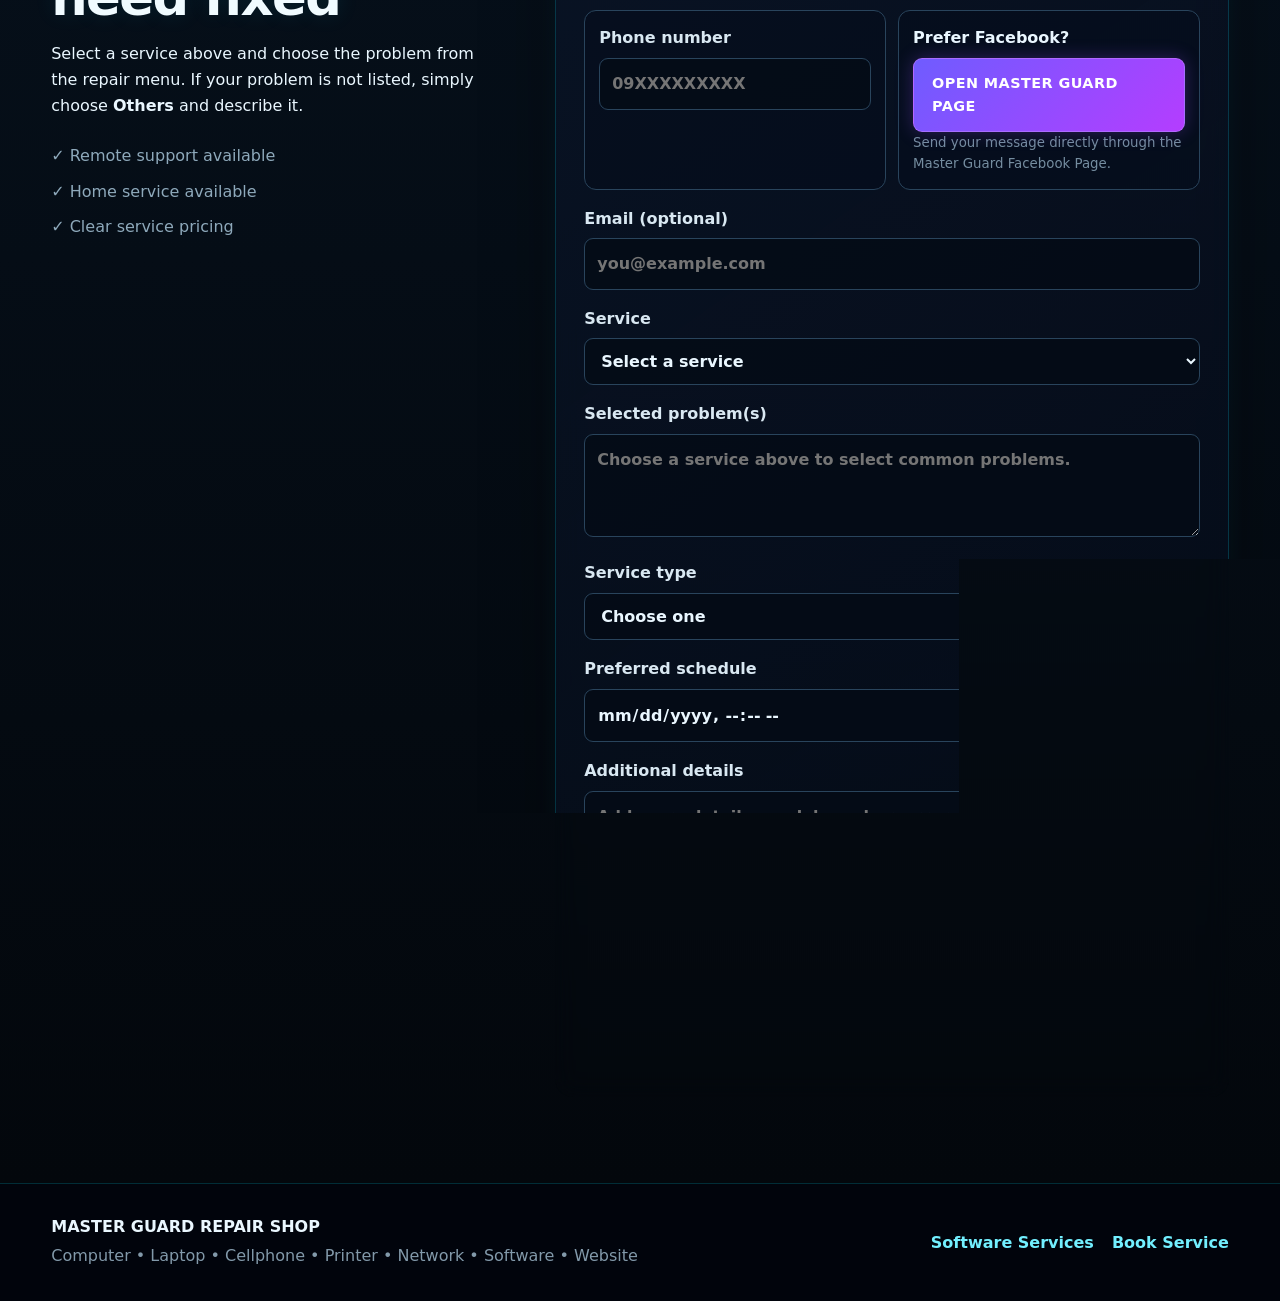
==== commit bc941d57: "Load professional service diagnostic popup stylesheet" ====
--- a/index.html
+++ b/index.html
@@ -7,6 +7,7 @@
   <title>Master Guard | Professional Repair Shop & Tech Services</title>
   <link rel="stylesheet" href="style.css" />
   <link rel="stylesheet" href="neon.css" />
+  <link rel="stylesheet" href="modal.css" />
 </head>
 <body>
   <div class="top-strip"><div class="container top-strip-inner"><span>MASTER GUARD REPAIR SHOP</span><span>Computer • Laptop • Cellphone • Printer • Network • Software • Website</span></div></div>
--- a/modal.css
+++ b/modal.css
@@ -0,0 +1 @@
+body.modal-open{overflow:hidden}.service-card{font:inherit;cursor:pointer;appearance:none}.service-card.service-link{display:block}.problem-modal{position:fixed;inset:0;z-index:9999;display:grid;place-items:center;padding:28px}.problem-modal[hidden]{display:none}.problem-backdrop{position:absolute;inset:0;background:rgba(0,3,9,.82);backdrop-filter:blur(7px)}.problem-dialog{position:relative;z-index:1;width:min(1120px,96vw);max-height:min(86vh,820px);overflow:auto;border:1px solid rgba(0,229,255,.35);border-radius:20px;background:linear-gradient(145deg,#091827,#030912);box-shadow:0 30px 100px rgba(0,0,0,.65),0 0 45px rgba(0,229,255,.12);padding:30px}.problem-header{display:flex;justify-content:space-between;gap:25px;align-items:flex-start;border-bottom:1px solid rgba(105,220,255,.12);padding-bottom:20px}.problem-header h2{margin:7px 0 5px;color:#f5fcff;font-size:clamp(1.7rem,3vw,2.5rem)}.problem-header p{margin:0;color:#8fa8ba}.modal-close{width:44px;height:44px;flex:0 0 auto;border:1px solid #29445c;border-radius:10px;background:#07111d;color:#7cefff;font-size:2rem;line-height:1;cursor:pointer}.problem-options{display:grid;grid-template-columns:repeat(4,1fr);gap:11px;padding:22px 0}.problem-option{display:flex;align-items:center;gap:10px;min-height:58px;padding:12px 13px;border:1px solid rgba(105,220,255,.15);border-radius:10px;background:rgba(7,19,32,.78);color:#d9e8f2;cursor:pointer;transition:.18s}.problem-option:hover{border-color:rgba(0,229,255,.55);background:rgba(8,29,46,.95)}.problem-option input{width:18px;height:18px;accent-color:#00dfff;flex:0 0 auto}.other-problem-wrap{display:grid;grid-template-columns:auto 1fr;gap:14px;align-items:center;padding:18px;border:1px dashed #31566d;border-radius:12px;background:rgba(5,17,29,.72);color:#d9e8f2}.other-problem-wrap label{display:flex;align-items:center;gap:8px;white-space:nowrap}.other-problem-wrap input[type=checkbox]{width:18px;height:18px;accent-color:#00dfff}.other-problem-wrap input[type=text]{width:100%;border:1px solid #29445c;border-radius:9px;padding:12px;color:#eaf7ff;background:#020810;font:inherit}.other-problem-wrap input[type=text]:disabled{opacity:.45}.problem-footer{display:flex;justify-content:space-between;align-items:center;gap:18px;padding-top:22px}.problem-footer>span{color:#6eeaff;font-weight:800}.problem-footer>div{display:flex;gap:10px}.problem-footer button{font:inherit}@media(max-width:900px){.problem-options{grid-template-columns:repeat(2,1fr)}}@media(max-width:620px){.problem-modal{padding:10px}.problem-dialog{width:100%;max-height:94vh;padding:18px}.problem-options{grid-template-columns:1fr;gap:8px}.problem-header{gap:10px}.other-problem-wrap{grid-template-columns:1fr}.other-problem-wrap label{white-space:normal}.problem-footer{align-items:stretch;flex-direction:column}.problem-footer>div{flex-direction:column}.problem-footer .btn{width:100%}}
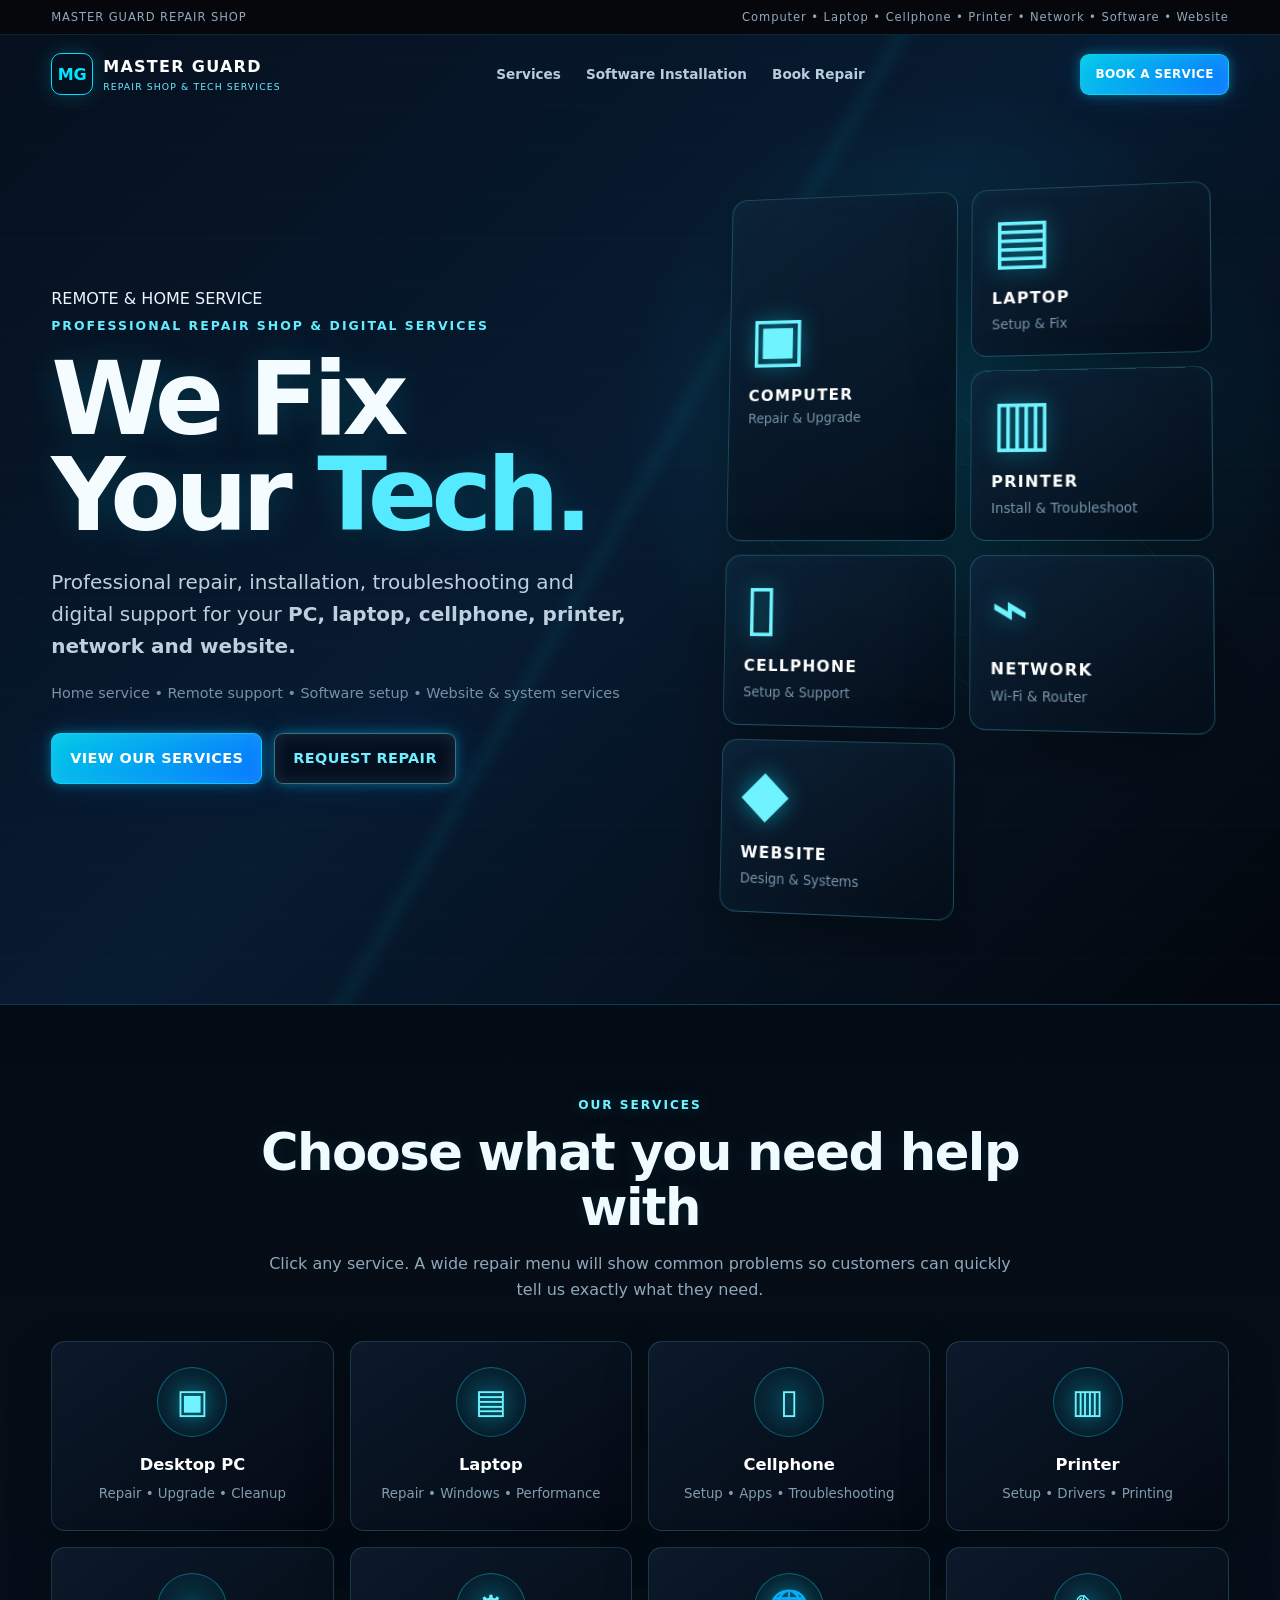
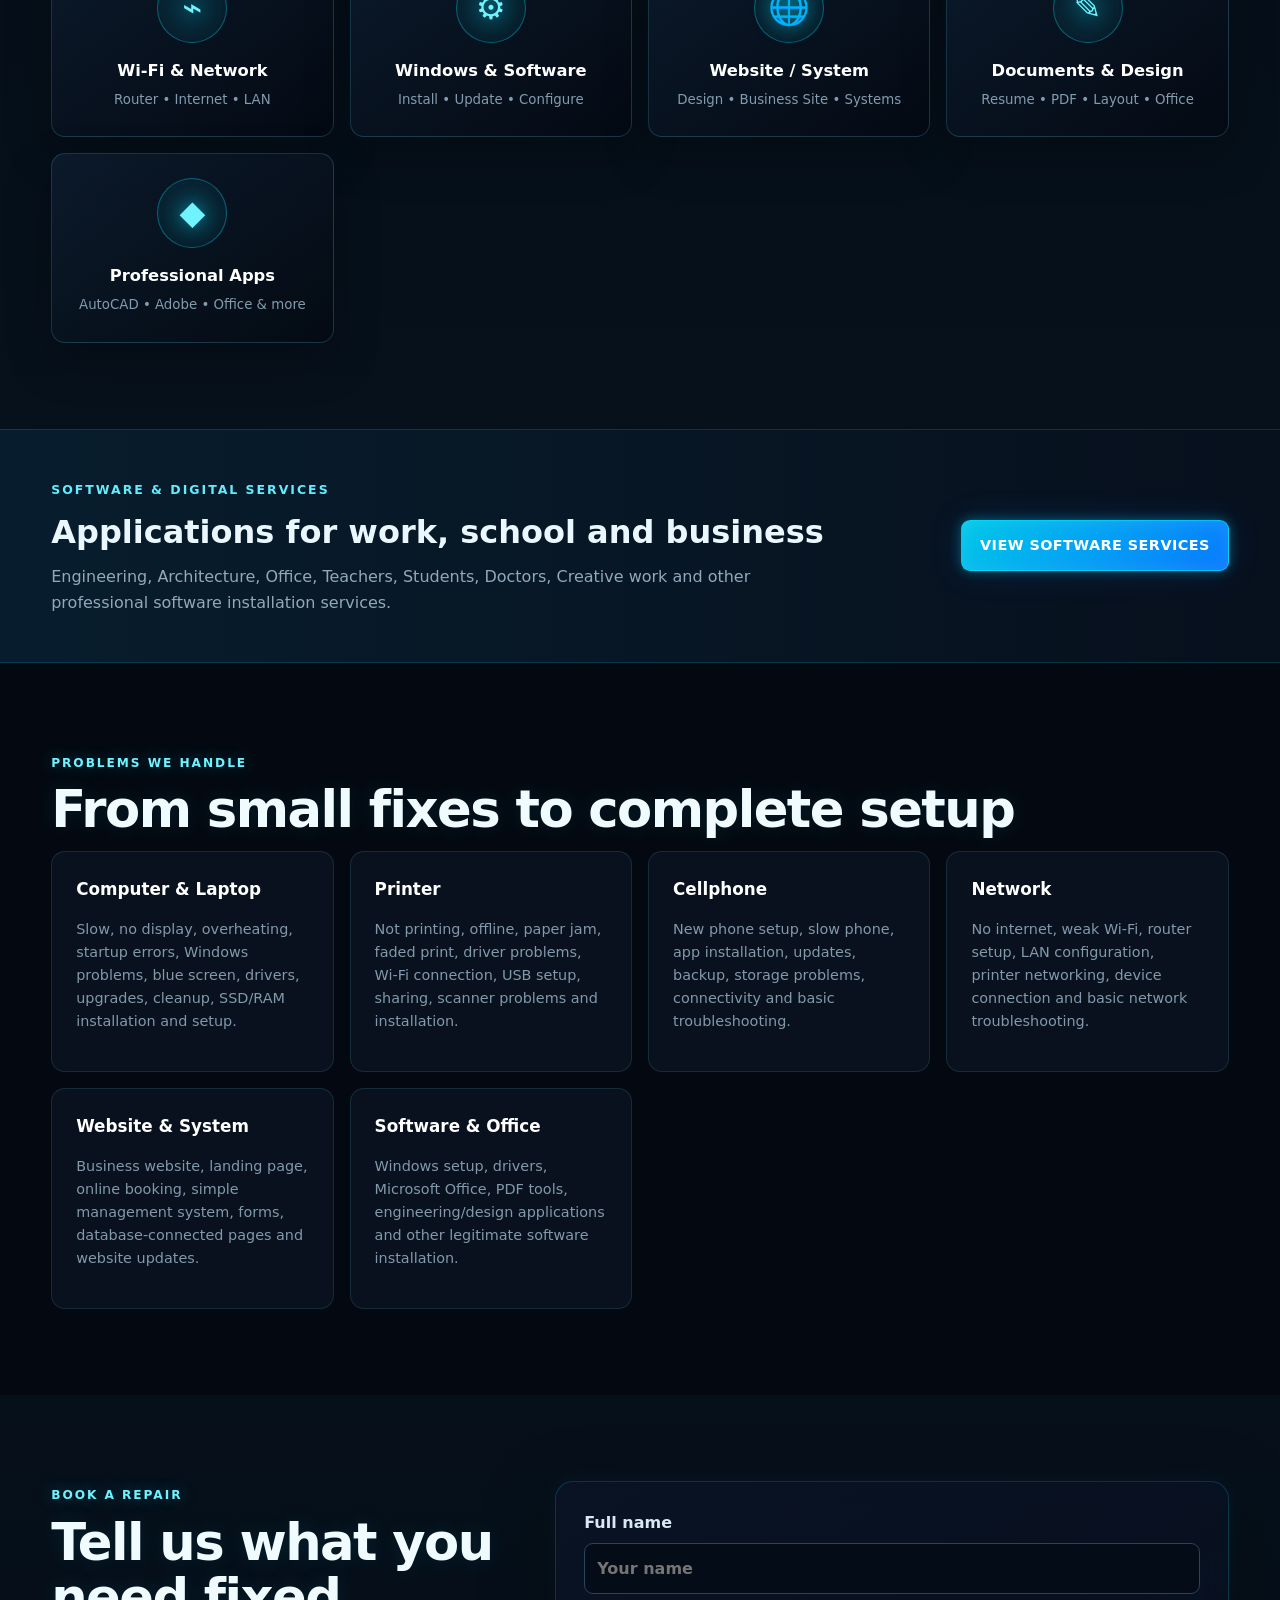
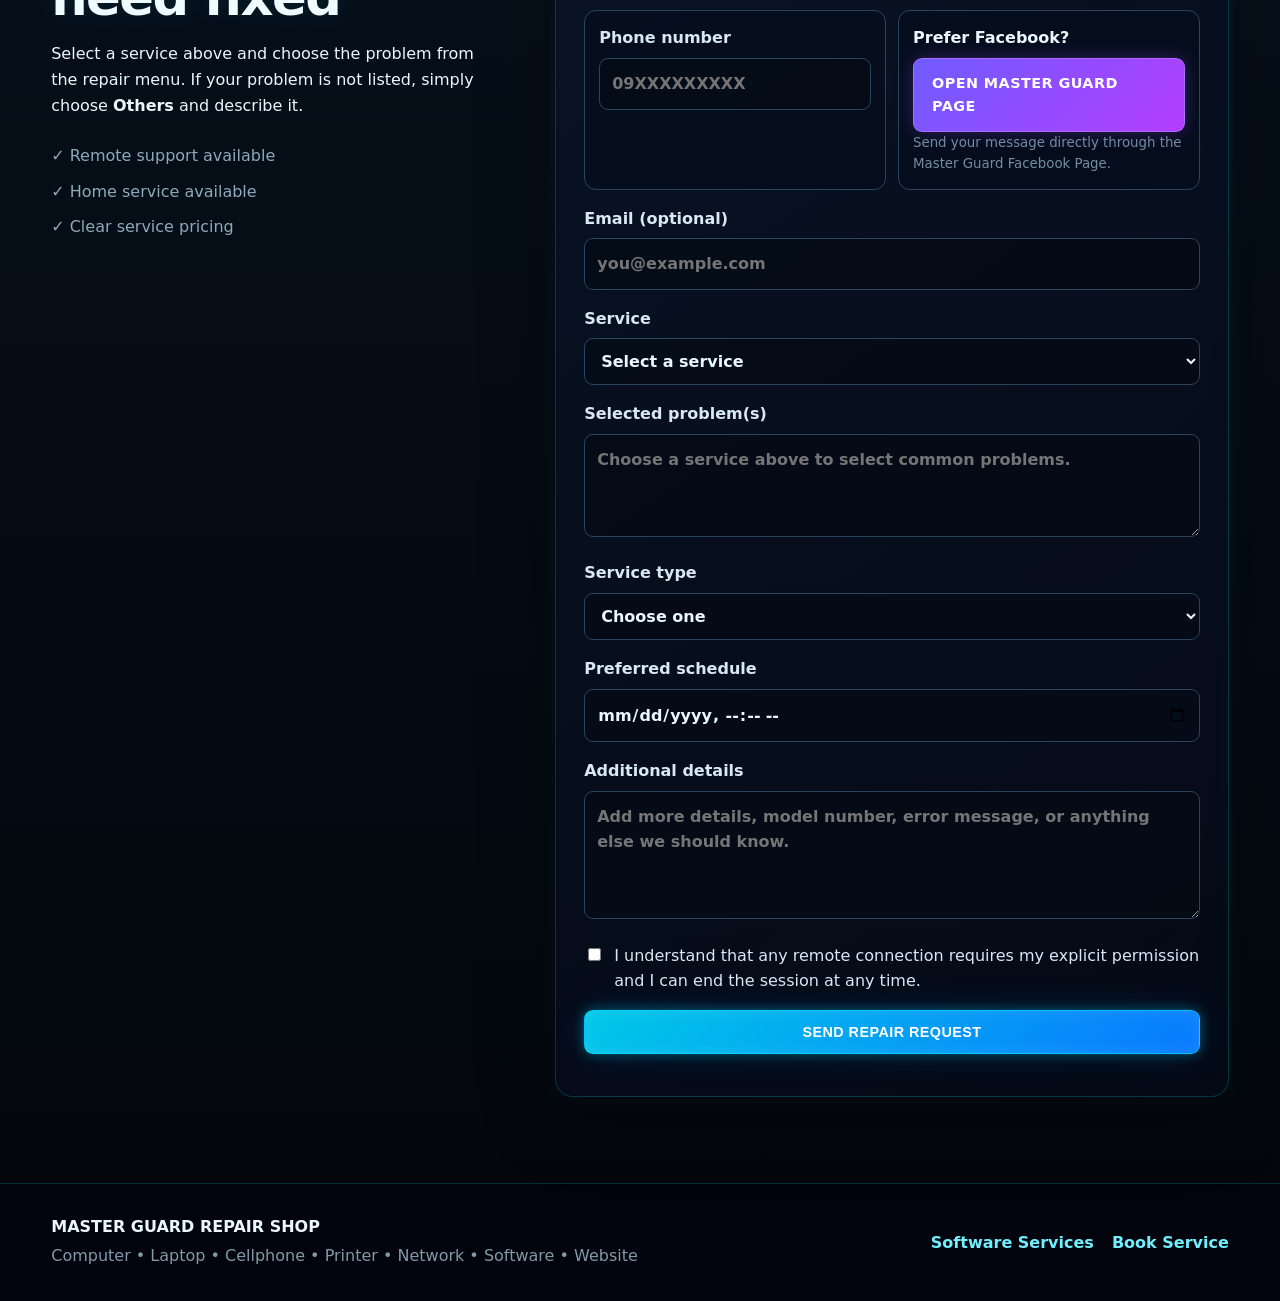
==== commit f9d2d5d9: "Add REMOTE & HOME SERVICE label above Professional Repair Shop heading" ====
--- a/index.html
+++ b/index.html
@@ -21,6 +21,7 @@
 
     <div class="container hero-main">
       <div class="hero-copy">
+        <span class="service-mode">REMOTE & HOME SERVICE</span>
         <span class="eyebrow">PROFESSIONAL REPAIR SHOP & DIGITAL SERVICES</span>
         <h1>We Fix Your <span class="accent-text">Tech.</span></h1>
         <p class="hero-subtitle">Professional repair, installation, troubleshooting and digital support for your <strong>PC, laptop, cellphone, printer, network and website.</strong></p>
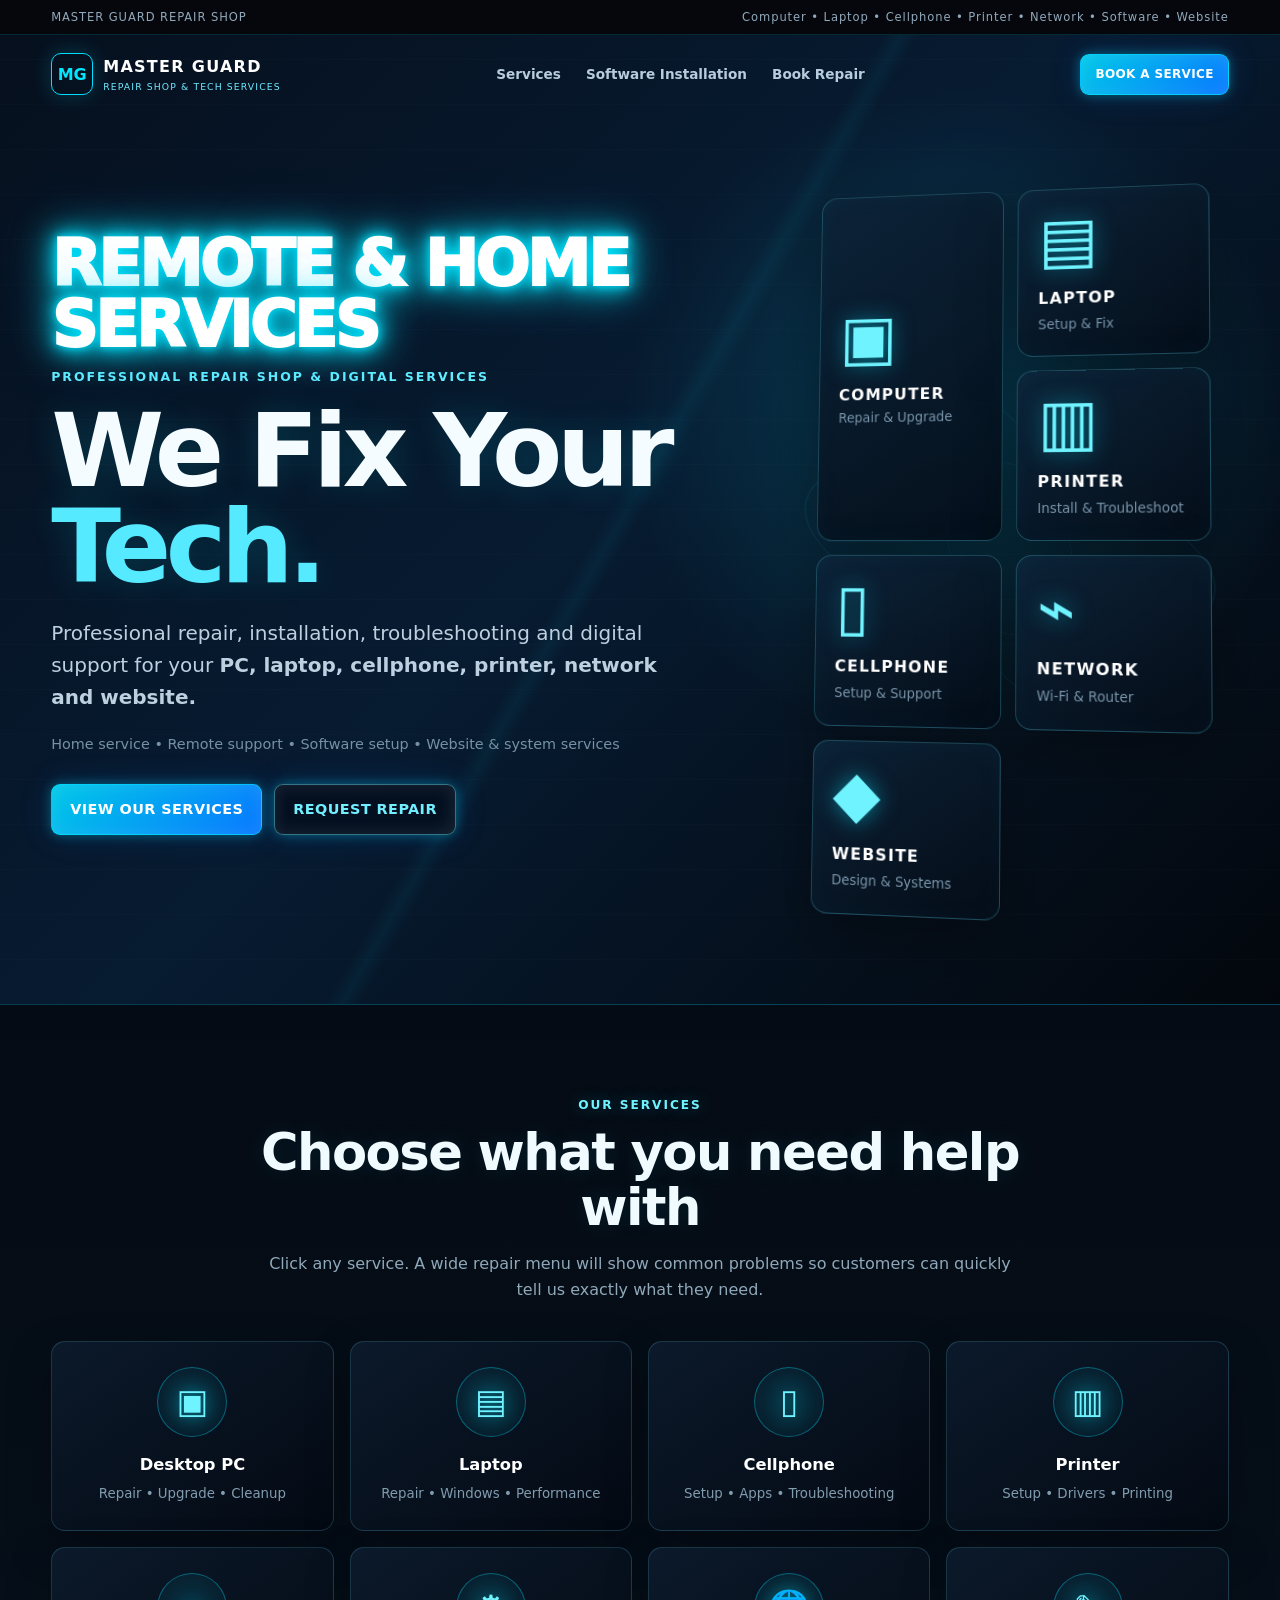
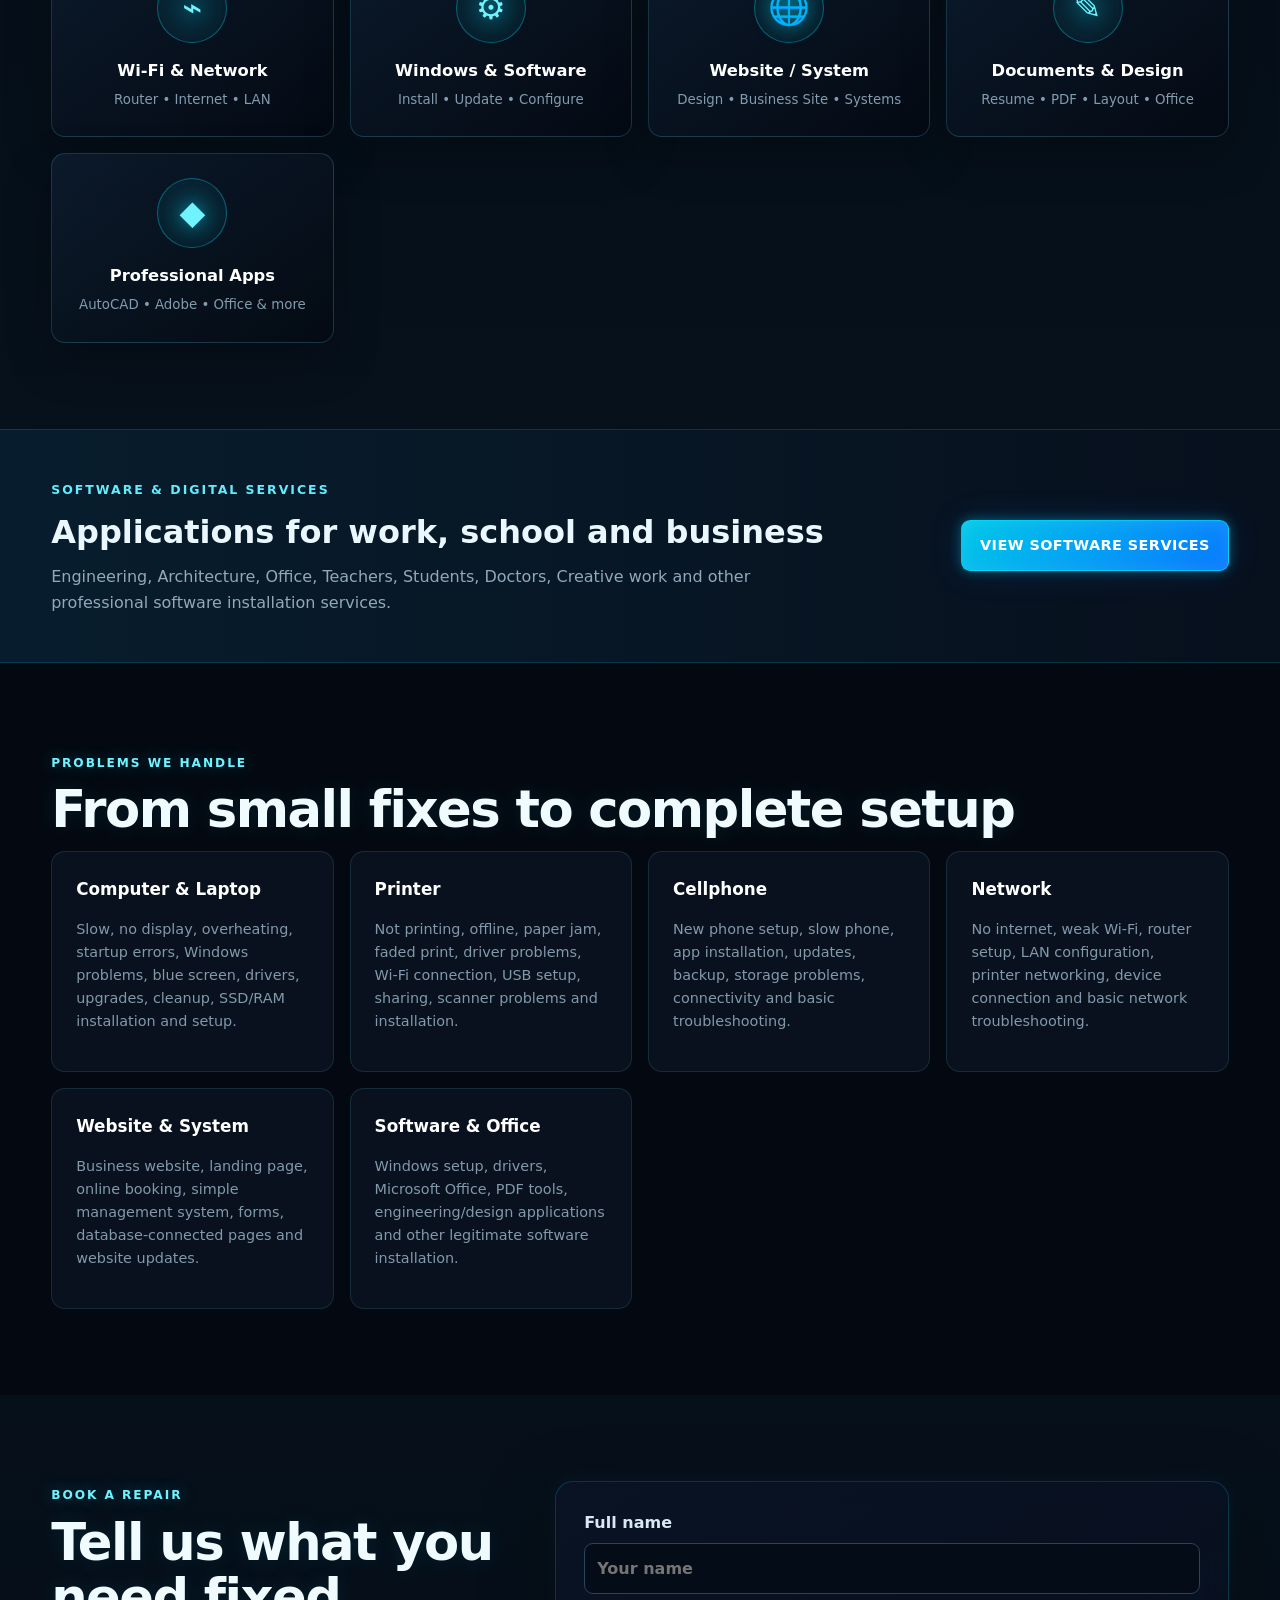
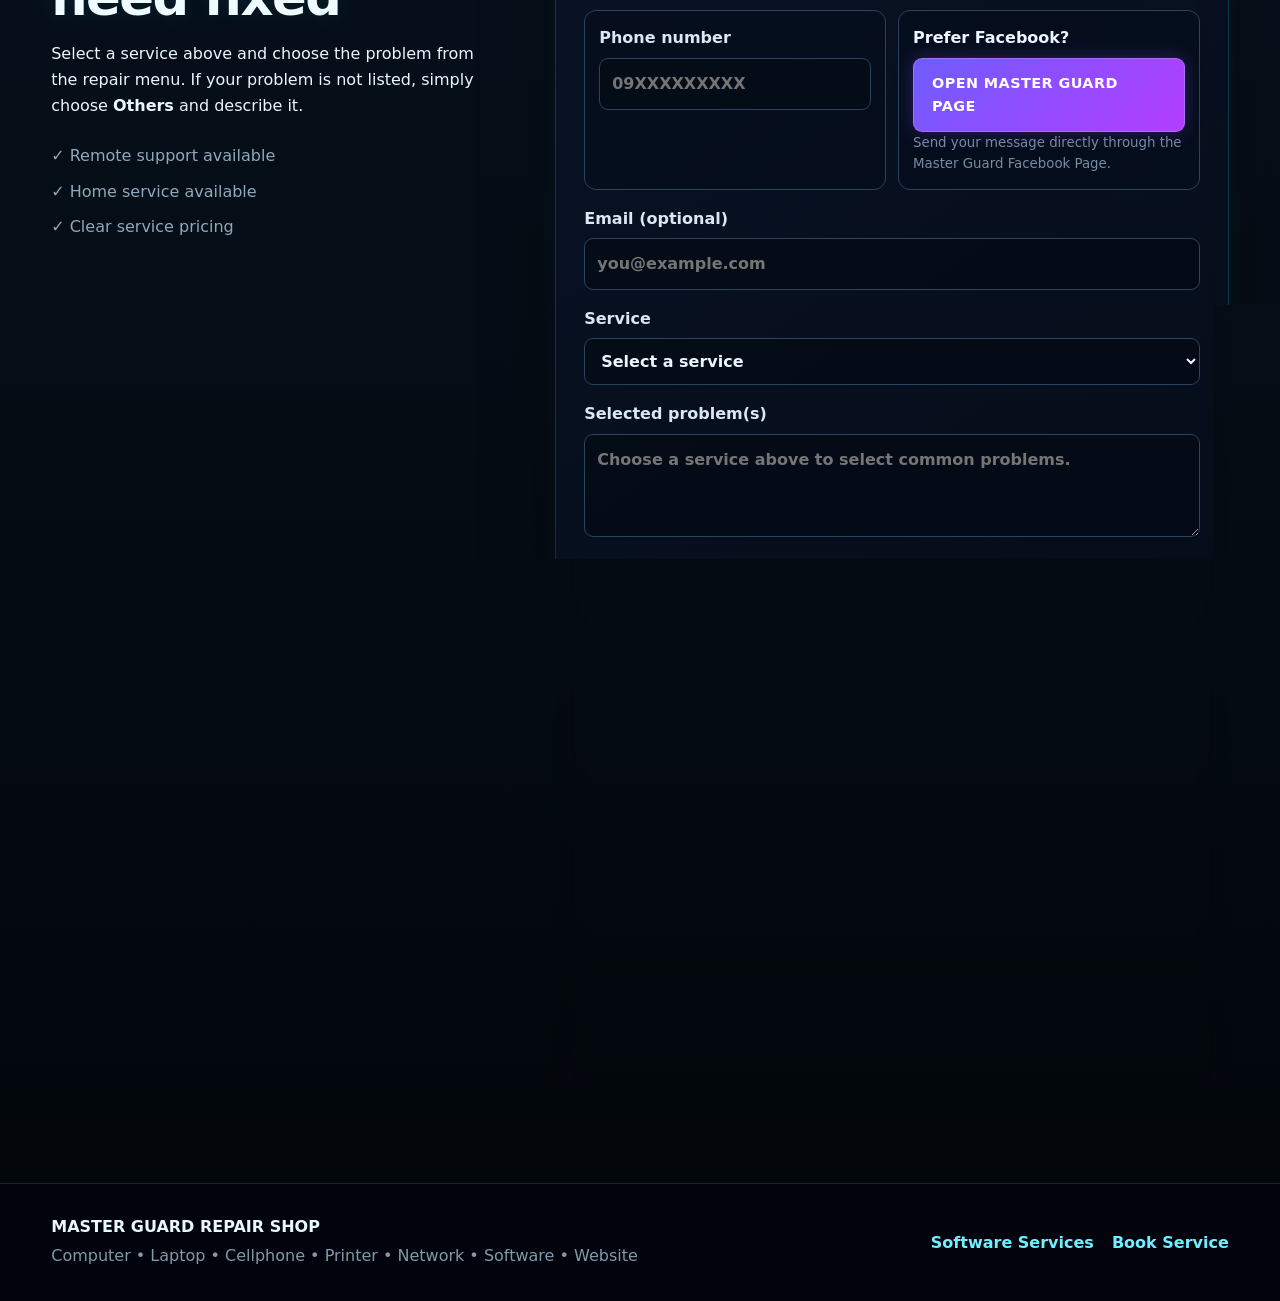
==== commit 1b737f25: "Correct heading to REMOTE & HOME SERVICES" ====
--- a/index.html
+++ b/index.html
@@ -21,7 +21,7 @@
 
     <div class="container hero-main">
       <div class="hero-copy">
-        <span class="service-mode">REMOTE & HOME SERVICE</span>
+        <span class="service-mode">REMOTE & HOME SERVICES</span>
         <span class="eyebrow">PROFESSIONAL REPAIR SHOP & DIGITAL SERVICES</span>
         <h1>We Fix Your <span class="accent-text">Tech.</span></h1>
         <p class="hero-subtitle">Professional repair, installation, troubleshooting and digital support for your <strong>PC, laptop, cellphone, printer, network and website.</strong></p>
--- a/style.css
+++ b/style.css
@@ -1 +1 @@
-*{box-sizing:border-box}html{scroll-behavior:smooth}body{margin:0;font-family:Inter,system-ui,-apple-system,BlinkMacSystemFont,"Segoe UI",sans-serif;color:#eaf7ff;line-height:1.6;background:#050812}.container{width:min(1180px,92%);margin:auto}.top-strip{background:#05070d;border-bottom:1px solid rgba(0,229,255,.16);font-size:.72rem;letter-spacing:.08em;color:#91a9ba}.top-strip-inner{display:flex;justify-content:space-between;gap:20px;padding:8px 0}.shop-hero,.software-hero{min-height:620px;position:relative;overflow:hidden;background:radial-gradient(circle at 75% 40%,rgba(0,220,255,.18),transparent 30%),linear-gradient(135deg,#06101e 0%,#071b31 48%,#03070d 100%);border-bottom:1px solid rgba(0,229,255,.22)}.shop-hero:after,.software-hero:after{content:"";position:absolute;inset:0;pointer-events:none;background:linear-gradient(120deg,transparent 0 48%,rgba(0,229,255,.05) 49%,transparent 50%),repeating-linear-gradient(0deg,transparent 0 44px,rgba(255,255,255,.025) 45px)}.nav{position:relative;z-index:3;display:flex;align-items:center;justify-content:space-between;gap:22px;padding:18px 0}.brand-lockup{display:flex;align-items:center;gap:10px;text-decoration:none;color:#fff}.brand-lockup strong{display:block;font-size:1rem;letter-spacing:.08em}.brand-lockup small{display:block;color:#6eeaff;font-size:.58rem;letter-spacing:.12em}.brand-mark{display:grid;place-items:center;width:42px;height:42px;border:1px solid #00dfff;border-radius:10px;color:#00e6ff;font-weight:900;box-shadow:0 0 20px rgba(0,229,255,.2)}.nav-links{display:flex;gap:25px}.nav-links a{color:#b7cddd;text-decoration:none;font-size:.85rem;font-weight:700}.nav-links a:hover{color:#6ff3ff}.hero-main{position:relative;z-index:2;display:grid;grid-template-columns:1.05fr .95fr;align-items:center;gap:60px;padding:70px 0 90px}.hero-copy{max-width:700px}.eyebrow{display:inline-block;color:#63edff;font-size:.78rem;font-weight:900;letter-spacing:.16em}.hero-copy h1,.software-hero-copy h1{font-size:clamp(3.4rem,8vw,6.5rem);line-height:.94;margin:14px 0 22px;letter-spacing:-.055em;color:#f5fcff;text-shadow:0 0 35px rgba(0,229,255,.16)}.accent-text{color:#55eaff}.hero-subtitle{font-size:1.25rem;color:#bdd0df;max-width:650px}.hero-note{font-size:.9rem;color:#7691a5}.hero-actions{display:flex;gap:12px;flex-wrap:wrap;margin:28px 0}.btn{display:inline-flex;align-items:center;justify-content:center;border:1px solid rgba(0,229,255,.7);border-radius:9px;background:linear-gradient(135deg,#00c8e8,#0879ff);color:#fff;text-decoration:none;padding:13px 18px;font-weight:900;cursor:pointer;font-size:.9rem;letter-spacing:.03em;box-shadow:0 0 16px rgba(0,229,255,.22);transition:.2s}.btn:hover{transform:translateY(-2px);filter:brightness(1.1);box-shadow:0 0 26px rgba(0,229,255,.4)}.btn-secondary{background:rgba(5,15,28,.65);color:#6ff3ff}.btn-small{padding:10px 14px;font-size:.75rem}.full{width:100%}.hero-device-panel{min-height:390px;position:relative;display:grid;place-items:center}.device-grid{position:relative;z-index:2;display:grid;grid-template-columns:1fr 1fr;gap:14px;width:min(490px,100%);transform:perspective(900px) rotateY(-6deg) rotateX(3deg)}.device-tile{min-height:140px;border:1px solid rgba(91,232,255,.25);border-radius:16px;padding:20px;background:linear-gradient(145deg,rgba(12,34,55,.92),rgba(4,11,22,.9));box-shadow:0 22px 60px rgba(0,0,0,.35),inset 0 0 30px rgba(0,229,255,.03)}.main-device{grid-row:span 2;min-height:294px;display:flex;flex-direction:column;justify-content:center}.device-icon{display:block;font-size:4rem;line-height:1;color:#6ff3ff;text-shadow:0 0 22px rgba(0,229,255,.5);margin-bottom:15px}.device-tile b{display:block;color:#fff;letter-spacing:.08em}.device-tile small{color:#7794a9}.device-orbit{position:absolute;border:1px solid rgba(0,229,255,.13);border-radius:50%;width:420px;height:420px}.orbit-one{transform:rotateX(66deg) rotateY(12deg)}.orbit-two{width:300px;height:300px;transform:rotateY(66deg) rotateX(12deg)}.section{padding:86px 0}.services-showcase{background:linear-gradient(#050b14,#06111c)}.section-heading span{color:#5deaff;font-size:.76rem;text-transform:uppercase;font-weight:900;letter-spacing:.16em}.section-heading h2{font-size:clamp(2rem,4vw,3.2rem);line-height:1.08;margin:8px 0 14px;color:#f2fbff;letter-spacing:-.03em}.section-heading p{color:#8fa8ba}.center-heading{text-align:center;max-width:760px;margin:0 auto 38px}.service-wheel{display:grid;grid-template-columns:repeat(4,1fr);gap:16px}.service-card{min-height:190px;padding:24px 18px;text-align:center;text-decoration:none;color:#fff;border:1px solid rgba(105,220,255,.18);border-radius:14px;background:linear-gradient(145deg,rgba(12,27,44,.94),rgba(4,10,19,.94));box-shadow:0 18px 45px rgba(0,0,0,.26);transition:.22s}.service-card:hover{transform:translateY(-7px);border-color:rgba(0,229,255,.65);box-shadow:0 25px 55px rgba(0,0,0,.4),0 0 25px rgba(0,229,255,.12)}.service-symbol{display:grid;place-items:center;width:70px;height:70px;margin:0 auto 15px;border-radius:50%;font-size:2.1rem;color:#6ff3ff;border:1px solid rgba(0,229,255,.35);background:radial-gradient(circle,rgba(0,229,255,.16),rgba(0,229,255,.02));text-shadow:0 0 18px rgba(0,229,255,.5)}.service-card strong{display:block;font-size:1.02rem}.service-card small{display:block;color:#829caf;margin-top:5px}.service-banner{padding:46px 0;background:linear-gradient(90deg,#071d2d,#07101d);border-top:1px solid rgba(0,229,255,.16);border-bottom:1px solid rgba(0,229,255,.16)}.banner-inner{display:flex;align-items:center;justify-content:space-between;gap:35px}.banner-inner h2{margin:6px 0;font-size:2rem}.banner-inner p{margin:0;color:#91a9ba;max-width:750px}.repair-list{background:#040911}.repair-grid{display:grid;grid-template-columns:repeat(4,1fr);gap:16px}.repair-grid>div{padding:24px;border:1px solid rgba(100,200,230,.15);border-radius:14px;background:rgba(10,20,34,.75)}.repair-grid b{color:#fff;font-size:1.05rem}.repair-grid p{color:#8299ab;font-size:.9rem}.booking-section{background:linear-gradient(180deg,#06101b,#03070c)}.booking-grid{display:grid;grid-template-columns:.8fr 1.2fr;gap:55px;align-items:start}.quick-contact{display:grid;gap:10px;margin-top:25px;color:#8ea9bb}.form{border-radius:18px;padding:28px;background:linear-gradient(145deg,rgba(10,22,38,.94),rgba(4,10,19,.9));border:1px solid rgba(0,229,255,.18);box-shadow:0 25px 75px rgba(0,0,0,.35)}.form label{display:block;font-weight:750;margin-bottom:16px;color:#d9e8f2}.form input,.form select,.form textarea{width:100%;margin-top:7px;border:1px solid #29445c;border-radius:9px;padding:12px;font:inherit;color:#eaf7ff;background:rgba(2,8,16,.9)}.form textarea{resize:vertical}.form input:focus,.form select:focus,.form textarea:focus{outline:none;border-color:#00dfff;box-shadow:0 0 0 3px rgba(0,223,255,.08)}.contact-choice{display:grid;grid-template-columns:1fr 1fr;gap:12px;margin-bottom:16px}.phone-choice,.messenger-choice{padding:14px;border:1px solid #29445c;border-radius:12px;background:rgba(5,14,28,.68)}.phone-choice label{margin-bottom:0}.messenger-choice{display:flex;flex-direction:column;justify-content:center}.choice-label{display:block;font-weight:800;margin-bottom:7px}.messenger-btn{width:100%;background:linear-gradient(135deg,#6f5cff,#b43dff);border-color:rgba(185,120,255,.7)}.messenger-choice small{color:#758da0}.location-box{margin:-2px 0 16px;padding:16px;border:1px dashed #32617e;border-radius:12px;background:rgba(6,24,40,.6)}.location-box p{margin-top:0}.location-status{margin-top:10px;font-weight:700;color:#6ff3ff}.check{display:flex!important;gap:10px;align-items:flex-start;font-weight:500!important}.check input{width:auto;margin-top:5px}.form-message{margin-top:14px;font-weight:700;color:#63edff;white-space:pre-line}.software-hero{min-height:520px}.software-hero-copy{position:relative;z-index:2;max-width:900px;padding:105px 0 120px}.software-hero-copy p{font-size:1.18rem;color:#b7cbd9;max-width:800px}.software-section{background:linear-gradient(#050b14,#071321)}.software-grid{display:grid;grid-template-columns:repeat(4,1fr);gap:17px}.software-card{padding:25px;border:1px solid rgba(105,220,255,.18);border-radius:16px;background:linear-gradient(145deg,rgba(12,27,44,.96),rgba(4,10,19,.94));box-shadow:0 18px 45px rgba(0,0,0,.25);transition:.22s}.software-card:hover{transform:translateY(-6px);border-color:rgba(0,229,255,.58);box-shadow:0 25px 60px rgba(0,0,0,.4),0 0 25px rgba(0,229,255,.1)}.software-icon{display:grid;place-items:center;width:58px;height:58px;border-radius:13px;border:1px solid rgba(0,229,255,.35);color:#6ff3ff;font-size:1.8rem;background:rgba(0,229,255,.07);margin-bottom:18px}.software-card h3{margin:0 0 7px;color:#fff}.software-card p{min-height:70px;color:#8fa7b8;font-size:.9rem}.software-card ul{padding-left:18px;color:#a9bdca;font-size:.88rem;line-height:1.75;min-height:205px}.software-card a{color:#6ff3ff;text-decoration:none;font-weight:850;font-size:.85rem}.software-process{padding:76px 0;background:#040911;border-top:1px solid rgba(0,229,255,.1);border-bottom:1px solid rgba(0,229,255,.1)}.process-grid{display:grid;grid-template-columns:repeat(4,1fr);gap:16px}.process-grid>div{padding:24px;border:1px solid rgba(100,200,230,.15);border-radius:15px;background:rgba(8,18,31,.8)}.process-grid b{display:inline-grid;place-items:center;width:42px;height:42px;border-radius:10px;color:#6ff3ff;border:1px solid rgba(0,229,255,.35);background:rgba(0,229,255,.07)}.process-grid h3{color:#fff;margin-bottom:7px}.process-grid p{color:#839bab;font-size:.9rem}.software-cta{background:linear-gradient(180deg,#06101b,#03070c)}.cta-box{display:flex;justify-content:space-between;align-items:center;gap:35px;padding:38px;border:1px solid rgba(0,229,255,.18);border-radius:18px;background:linear-gradient(145deg,rgba(9,26,43,.9),rgba(3,9,17,.9))}.cta-box h2{margin:6px 0}.cta-box p{color:#8fa7b8;max-width:720px}footer{background:#02050b;border-top:1px solid rgba(0,229,255,.18);padding:30px 0}.footer-inner{display:flex;justify-content:space-between;align-items:center;gap:20px}.footer-inner p{margin:3px 0;color:#8299aa}.footer-inner a{color:#70edff;text-decoration:none;font-weight:800;margin-left:18px}.footer-links a{display:inline-block}@media(max-width:900px){.hero-main{grid-template-columns:1fr;gap:25px;padding-top:50px}.hero-device-panel{min-height:330px}.service-wheel,.software-grid{grid-template-columns:repeat(2,1fr)}.repair-grid,.process-grid{grid-template-columns:1fr 1fr}.booking-grid{grid-template-columns:1fr}.nav-links{display:none}.cta-box{flex-direction:column;align-items:flex-start}}@media(max-width:620px){.top-strip-inner{flex-direction:column;gap:2px}.top-strip-inner span:last-child{display:none}.nav{padding:14px 0}.nav>.btn{display:none}.shop-hero,.software-hero{min-height:0}.hero-main{padding:42px 0 58px}.hero-copy h1,.software-hero-copy h1{font-size:3.5rem}.hero-subtitle{font-size:1.05rem}.hero-device-panel{min-height:285px}.device-grid{gap:9px}.device-tile{min-height:110px;padding:14px}.main-device{min-height:229px}.device-icon{font-size:3rem}.device-orbit{width:280px;height:280px}.orbit-two{width:210px;height:210px}.service-wheel,.repair-grid,.contact-choice,.software-grid,.process-grid{grid-template-columns:1fr}.software-card p{min-height:0}.software-card ul{min-height:0}.section{padding:62px 0}.software-hero-copy{padding:60px 0 75px}.banner-inner{flex-direction:column;align-items:flex-start}.footer-inner{align-items:flex-start;flex-direction:column}.footer-links a{margin:0 18px 0 0}.cta-box{padding:25px}}
+*{box-sizing:border-box}html{scroll-behavior:smooth}body{margin:0;font-family:Inter,system-ui,-apple-system,BlinkMacSystemFont,"Segoe UI",sans-serif;color:#eaf7ff;line-height:1.6;background:#050812}.container{width:min(1180px,92%);margin:auto}.top-strip{background:#05070d;border-bottom:1px solid rgba(0,229,255,.16);font-size:.72rem;letter-spacing:.08em;color:#91a9ba}.top-strip-inner{display:flex;justify-content:space-between;gap:20px;padding:8px 0}.shop-hero,.software-hero{min-height:620px;position:relative;overflow:hidden;background:radial-gradient(circle at 75% 40%,rgba(0,220,255,.18),transparent 30%),linear-gradient(135deg,#06101e 0%,#071b31 48%,#03070d 100%);border-bottom:1px solid rgba(0,229,255,.22)}.shop-hero:after,.software-hero:after{content:"";position:absolute;inset:0;pointer-events:none;background:linear-gradient(120deg,transparent 0 48%,rgba(0,229,255,.05) 49%,transparent 50%),repeating-linear-gradient(0deg,transparent 0 44px,rgba(255,255,255,.025) 45px)}.nav{position:relative;z-index:3;display:flex;align-items:center;justify-content:space-between;gap:22px;padding:18px 0}.brand-lockup{display:flex;align-items:center;gap:10px;text-decoration:none;color:#fff}.brand-lockup strong{display:block;font-size:1rem;letter-spacing:.08em}.brand-lockup small{display:block;color:#6eeaff;font-size:.58rem;letter-spacing:.12em}.brand-mark{display:grid;place-items:center;width:42px;height:42px;border:1px solid #00dfff;border-radius:10px;color:#00e6ff;font-weight:900;box-shadow:0 0 20px rgba(0,229,255,.2)}.nav-links{display:flex;gap:25px}.nav-links a{color:#b7cddd;text-decoration:none;font-size:.85rem;font-weight:700}.nav-links a:hover{color:#6ff3ff}.hero-main{position:relative;z-index:2;display:grid;grid-template-columns:1.05fr .95fr;align-items:center;gap:60px;padding:70px 0 90px}.hero-copy{max-width:700px}.service-mode{display:block;width:max-content;max-width:100%;margin-bottom:7px;color:#fff;font-size:clamp(2.4rem,5vw,4.2rem);font-weight:950;letter-spacing:-.045em;line-height:.95;padding:0;border:0;background:none;text-shadow:0 0 8px rgba(0,229,255,.9),0 0 20px rgba(0,229,255,.8),0 0 42px rgba(0,229,255,.55),0 0 75px rgba(0,229,255,.3);filter:drop-shadow(0 0 10px rgba(0,229,255,.45))}.eyebrow{display:inline-block;color:#63edff;font-size:.78rem;font-weight:900;letter-spacing:.16em}.hero-copy h1,.software-hero-copy h1{font-size:clamp(3.4rem,8vw,6.5rem);line-height:.94;margin:14px 0 22px;letter-spacing:-.055em;color:#f5fcff;text-shadow:0 0 35px rgba(0,229,255,.16)}.accent-text{color:#55eaff}.hero-subtitle{font-size:1.25rem;color:#bdd0df;max-width:650px}.hero-note{font-size:.9rem;color:#7691a5}.hero-actions{display:flex;gap:12px;flex-wrap:wrap;margin:28px 0}.btn{display:inline-flex;align-items:center;justify-content:center;border:1px solid rgba(0,229,255,.7);border-radius:9px;background:linear-gradient(135deg,#00c8e8,#0879ff);color:#fff;text-decoration:none;padding:13px 18px;font-weight:900;cursor:pointer;font-size:.9rem;letter-spacing:.03em;box-shadow:0 0 16px rgba(0,229,255,.22);transition:.2s}.btn:hover{transform:translateY(-2px);filter:brightness(1.1);box-shadow:0 0 26px rgba(0,229,255,.4)}.btn-secondary{background:rgba(5,15,28,.65);color:#6ff3ff}.btn-small{padding:10px 14px;font-size:.75rem}.full{width:100%}.hero-device-panel{min-height:390px;position:relative;display:grid;place-items:center}.device-grid{position:relative;z-index:2;display:grid;grid-template-columns:1fr 1fr;gap:14px;width:min(490px,100%);transform:perspective(900px) rotateY(-6deg) rotateX(3deg)}.device-tile{min-height:140px;border:1px solid rgba(91,232,255,.25);border-radius:16px;padding:20px;background:linear-gradient(145deg,rgba(12,34,55,.92),rgba(4,11,22,.9));box-shadow:0 22px 60px rgba(0,0,0,.35),inset 0 0 30px rgba(0,229,255,.03)}.main-device{grid-row:span 2;min-height:294px;display:flex;flex-direction:column;justify-content:center}.device-icon{display:block;font-size:4rem;line-height:1;color:#6ff3ff;text-shadow:0 0 22px rgba(0,229,255,.5);margin-bottom:15px}.device-tile b{display:block;color:#fff;letter-spacing:.08em}.device-tile small{color:#7794a9}.device-orbit{position:absolute;border:1px solid rgba(0,229,255,.13);border-radius:50%;width:420px;height:420px}.orbit-one{transform:rotateX(66deg) rotateY(12deg)}.orbit-two{width:300px;height:300px;transform:rotateY(66deg) rotateX(12deg)}.section{padding:86px 0}.services-showcase{background:linear-gradient(#050b14,#06111c)}.section-heading span{color:#5deaff;font-size:.76rem;text-transform:uppercase;font-weight:900;letter-spacing:.16em}.section-heading h2{font-size:clamp(2rem,4vw,3.2rem);line-height:1.08;margin:8px 0 14px;color:#f2fbff;letter-spacing:-.03em}.section-heading p{color:#8fa8ba}.center-heading{text-align:center;max-width:760px;margin:0 auto 38px}.service-wheel{display:grid;grid-template-columns:repeat(4,1fr);gap:16px}.service-card{min-height:190px;padding:24px 18px;text-align:center;text-decoration:none;color:#fff;border:1px solid rgba(105,220,255,.18);border-radius:14px;background:linear-gradient(145deg,rgba(12,27,44,.94),rgba(4,10,19,.94));box-shadow:0 18px 45px rgba(0,0,0,.26);transition:.22s}.service-card:hover{transform:translateY(-7px);border-color:rgba(0,229,255,.65);box-shadow:0 25px 55px rgba(0,0,0,.4),0 0 25px rgba(0,229,255,.12)}.service-symbol{display:grid;place-items:center;width:70px;height:70px;margin:0 auto 15px;border-radius:50%;font-size:2.1rem;color:#6ff3ff;border:1px solid rgba(0,229,255,.35);background:radial-gradient(circle,rgba(0,229,255,.16),rgba(0,229,255,.02));text-shadow:0 0 18px rgba(0,229,255,.5)}.service-card strong{display:block;font-size:1.02rem}.service-card small{display:block;color:#829caf;margin-top:5px}.service-banner{padding:46px 0;background:linear-gradient(90deg,#071d2d,#07101d);border-top:1px solid rgba(0,229,255,.16);border-bottom:1px solid rgba(0,229,255,.16)}.banner-inner{display:flex;align-items:center;justify-content:space-between;gap:35px}.banner-inner h2{margin:6px 0;font-size:2rem}.banner-inner p{margin:0;color:#91a9ba;max-width:750px}.repair-list{background:#040911}.repair-grid{display:grid;grid-template-columns:repeat(4,1fr);gap:16px}.repair-grid>div{padding:24px;border:1px solid rgba(100,200,230,.15);border-radius:14px;background:rgba(10,20,34,.75)}.repair-grid b{color:#fff;font-size:1.05rem}.repair-grid p{color:#8299ab;font-size:.9rem}.booking-section{background:linear-gradient(180deg,#06101b,#03070c)}.booking-grid{display:grid;grid-template-columns:.8fr 1.2fr;gap:55px;align-items:start}.quick-contact{display:grid;gap:10px;margin-top:25px;color:#8ea9bb}.form{border-radius:18px;padding:28px;background:linear-gradient(145deg,rgba(10,22,38,.94),rgba(4,10,19,.9));border:1px solid rgba(0,229,255,.18);box-shadow:0 25px 75px rgba(0,0,0,.35)}.form label{display:block;font-weight:750;margin-bottom:16px;color:#d9e8f2}.form input,.form select,.form textarea{width:100%;margin-top:7px;border:1px solid #29445c;border-radius:9px;padding:12px;font:inherit;color:#eaf7ff;background:rgba(2,8,16,.9)}.form textarea{resize:vertical}.form input:focus,.form select:focus,.form textarea:focus{outline:none;border-color:#00dfff;box-shadow:0 0 0 3px rgba(0,223,255,.08)}.contact-choice{display:grid;grid-template-columns:1fr 1fr;gap:12px;margin-bottom:16px}.phone-choice,.messenger-choice{padding:14px;border:1px solid #29445c;border-radius:12px;background:rgba(5,14,28,.68)}.phone-choice label{margin-bottom:0}.messenger-choice{display:flex;flex-direction:column;justify-content:center}.choice-label{display:block;font-weight:800;margin-bottom:7px}.messenger-btn{width:100%;background:linear-gradient(135deg,#6f5cff,#b43dff);border-color:rgba(185,120,255,.7)}.messenger-choice small{color:#758da0}.location-box{margin:-2px 0 16px;padding:16px;border:1px dashed #32617e;border-radius:12px;background:rgba(6,24,40,.6)}.location-box p{margin-top:0}.location-status{margin-top:10px;font-weight:700;color:#6ff3ff}.check{display:flex!important;gap:10px;align-items:flex-start;font-weight:500!important}.check input{width:auto;margin-top:5px}.form-message{margin-top:14px;font-weight:700;color:#63edff;white-space:pre-line}.software-hero{min-height:520px}.software-hero-copy{position:relative;z-index:2;max-width:900px;padding:105px 0 120px}.software-hero-copy p{font-size:1.18rem;color:#b7cbd9;max-width:800px}.software-section{background:linear-gradient(#050b14,#071321)}.software-grid{display:grid;grid-template-columns:repeat(4,1fr);gap:17px}.software-card{padding:25px;border:1px solid rgba(105,220,255,.18);border-radius:16px;background:linear-gradient(145deg,rgba(12,27,44,.96),rgba(4,10,19,.94));box-shadow:0 18px 45px rgba(0,0,0,.25);transition:.22s}.software-card:hover{transform:translateY(-6px);border-color:rgba(0,229,255,.58);box-shadow:0 25px 60px rgba(0,0,0,.4),0 0 25px rgba(0,229,255,.1)}.software-icon{display:grid;place-items:center;width:58px;height:58px;border-radius:13px;border:1px solid rgba(0,229,255,.35);color:#6ff3ff;font-size:1.8rem;background:rgba(0,229,255,.07);margin-bottom:18px}.software-card h3{margin:0 0 7px;color:#fff}.software-card p{min-height:70px;color:#8fa7b8;font-size:.9rem}.software-card ul{padding-left:18px;color:#a9bdca;font-size:.88rem;line-height:1.75;min-height:205px}.software-card a{color:#6ff3ff;text-decoration:none;font-weight:850;font-size:.85rem}.software-process{padding:76px 0;background:#040911;border-top:1px solid rgba(0,229,255,.1);border-bottom:1px solid rgba(0,229,255,.1)}.process-grid{display:grid;grid-template-columns:repeat(4,1fr);gap:16px}.process-grid>div{padding:24px;border:1px solid rgba(100,200,230,.15);border-radius:15px;background:rgba(8,18,31,.8)}.process-grid b{display:inline-grid;place-items:center;width:42px;height:42px;border-radius:10px;color:#6ff3ff;border:1px solid rgba(0,229,255,.35);background:rgba(0,229,255,.07)}.process-grid h3{color:#fff;margin-bottom:7px}.process-grid p{color:#839bab;font-size:.9rem}.software-cta{background:linear-gradient(180deg,#06101b,#03070c)}.cta-box{display:flex;justify-content:space-between;align-items:center;gap:35px;padding:38px;border:1px solid rgba(0,229,255,.18);border-radius:18px;background:linear-gradient(145deg,rgba(9,26,43,.9),rgba(3,9,17,.9))}.cta-box h2{margin:6px 0}.cta-box p{color:#8fa7b8;max-width:720px}footer{background:#02050b;border-top:1px solid rgba(0,229,255,.18);padding:30px 0}.footer-inner{display:flex;justify-content:space-between;align-items:center;gap:20px}.footer-inner p{margin:3px 0;color:#8299aa}.footer-inner a{color:#70edff;text-decoration:none;font-weight:800;margin-left:18px}.footer-links a{display:inline-block}@media(max-width:900px){.hero-main{grid-template-columns:1fr;gap:25px;padding-top:50px}.hero-device-panel{min-height:330px}.service-wheel,.software-grid{grid-template-columns:repeat(2,1fr)}.repair-grid,.process-grid{grid-template-columns:1fr 1fr}.booking-grid{grid-template-columns:1fr}.nav-links{display:none}.cta-box{flex-direction:column;align-items:flex-start}}@media(max-width:620px){.top-strip-inner{flex-direction:column;gap:2px}.top-strip-inner span:last-child{display:none}.nav{padding:14px 0}.nav>.btn{display:none}.shop-hero,.software-hero{min-height:0}.hero-main{padding:42px 0 58px}.service-mode{font-size:clamp(2.15rem,10vw,3.4rem);letter-spacing:-.04em;white-space:normal}.hero-copy h1,.software-hero-copy h1{font-size:3.5rem}.hero-subtitle{font-size:1.05rem}.hero-device-panel{min-height:285px}.device-grid{gap:9px}.device-tile{min-height:110px;padding:14px}.main-device{min-height:229px}.device-icon{font-size:3rem}.device-orbit{width:280px;height:280px}.orbit-two{width:210px;height:210px}.service-wheel,.repair-grid,.contact-choice,.software-grid,.process-grid{grid-template-columns:1fr}.software-card p{min-height:0}.software-card ul{min-height:0}.section{padding:62px 0}.software-hero-copy{padding:60px 0 75px}.banner-inner{flex-direction:column;align-items:flex-start}.footer-inner{align-items:flex-start;flex-direction:column}.footer-links a{margin:0 18px 0 0}.cta-box{padding:25px}}
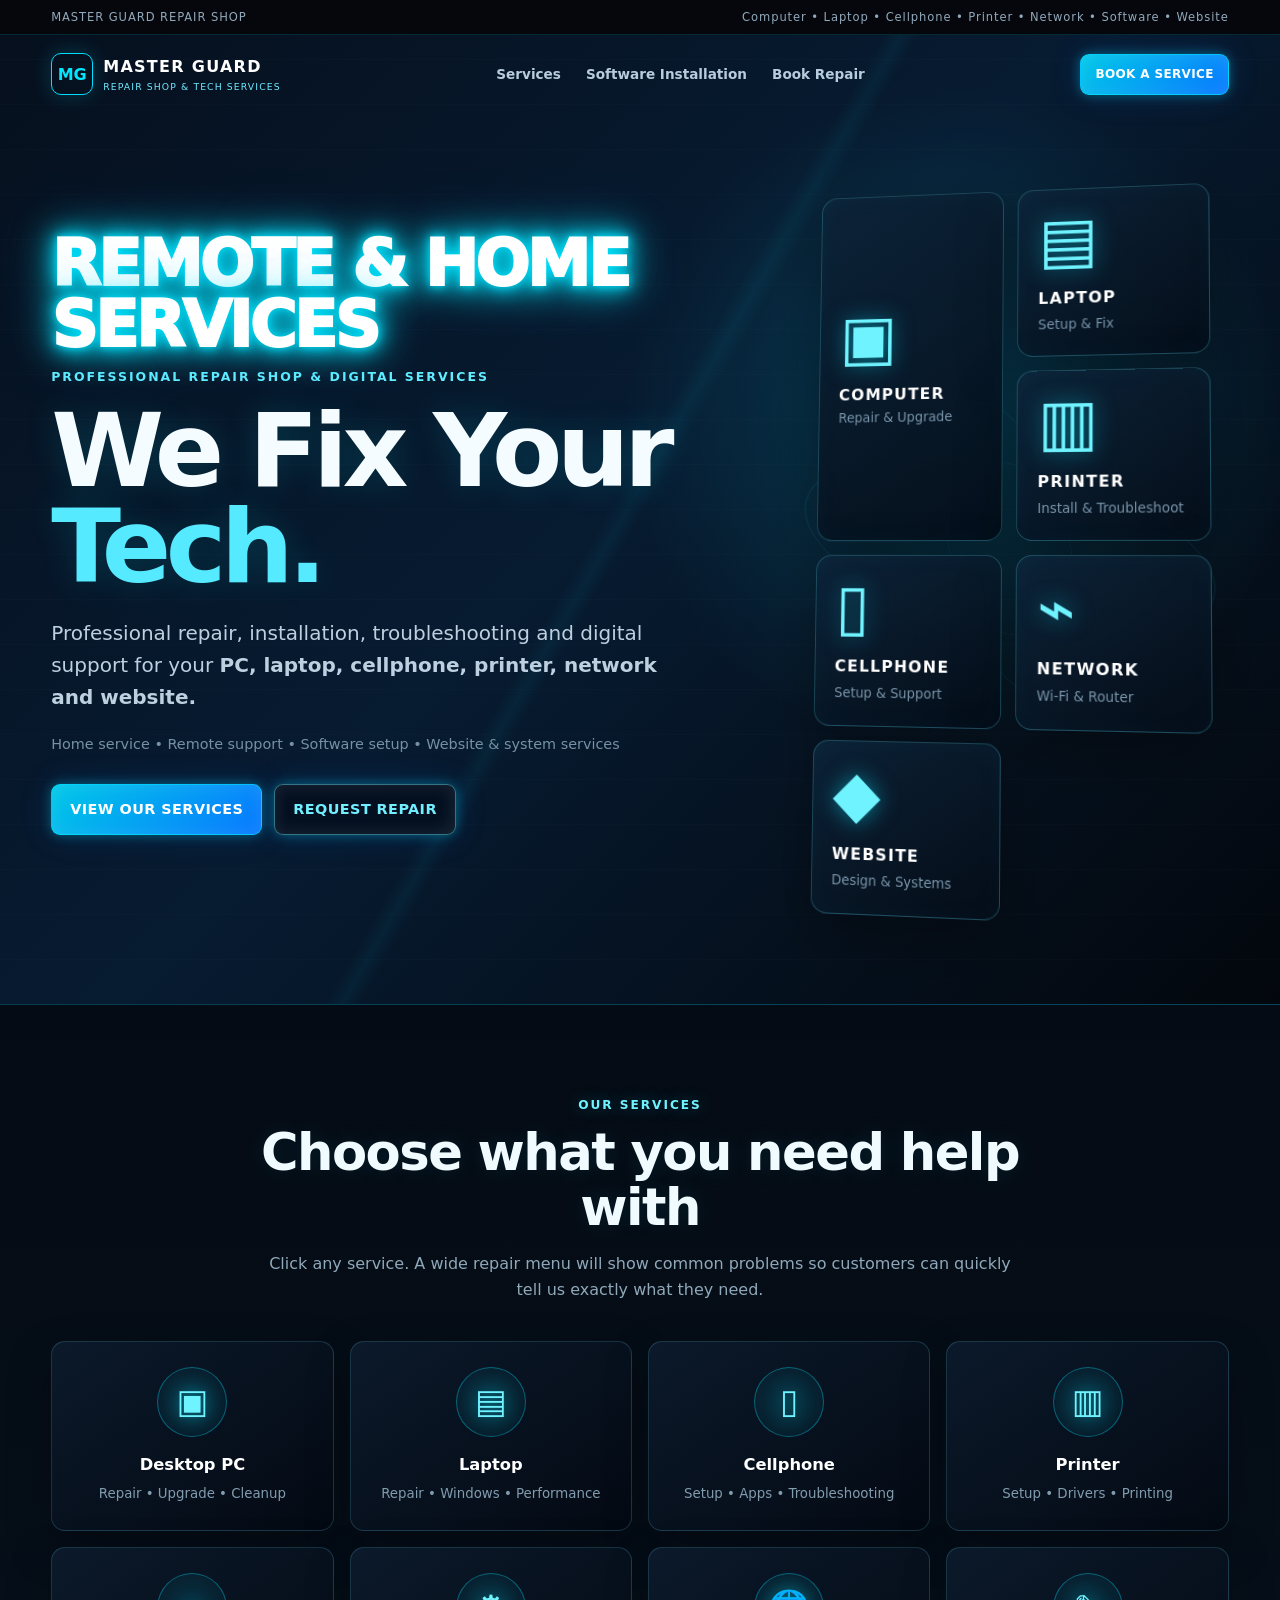
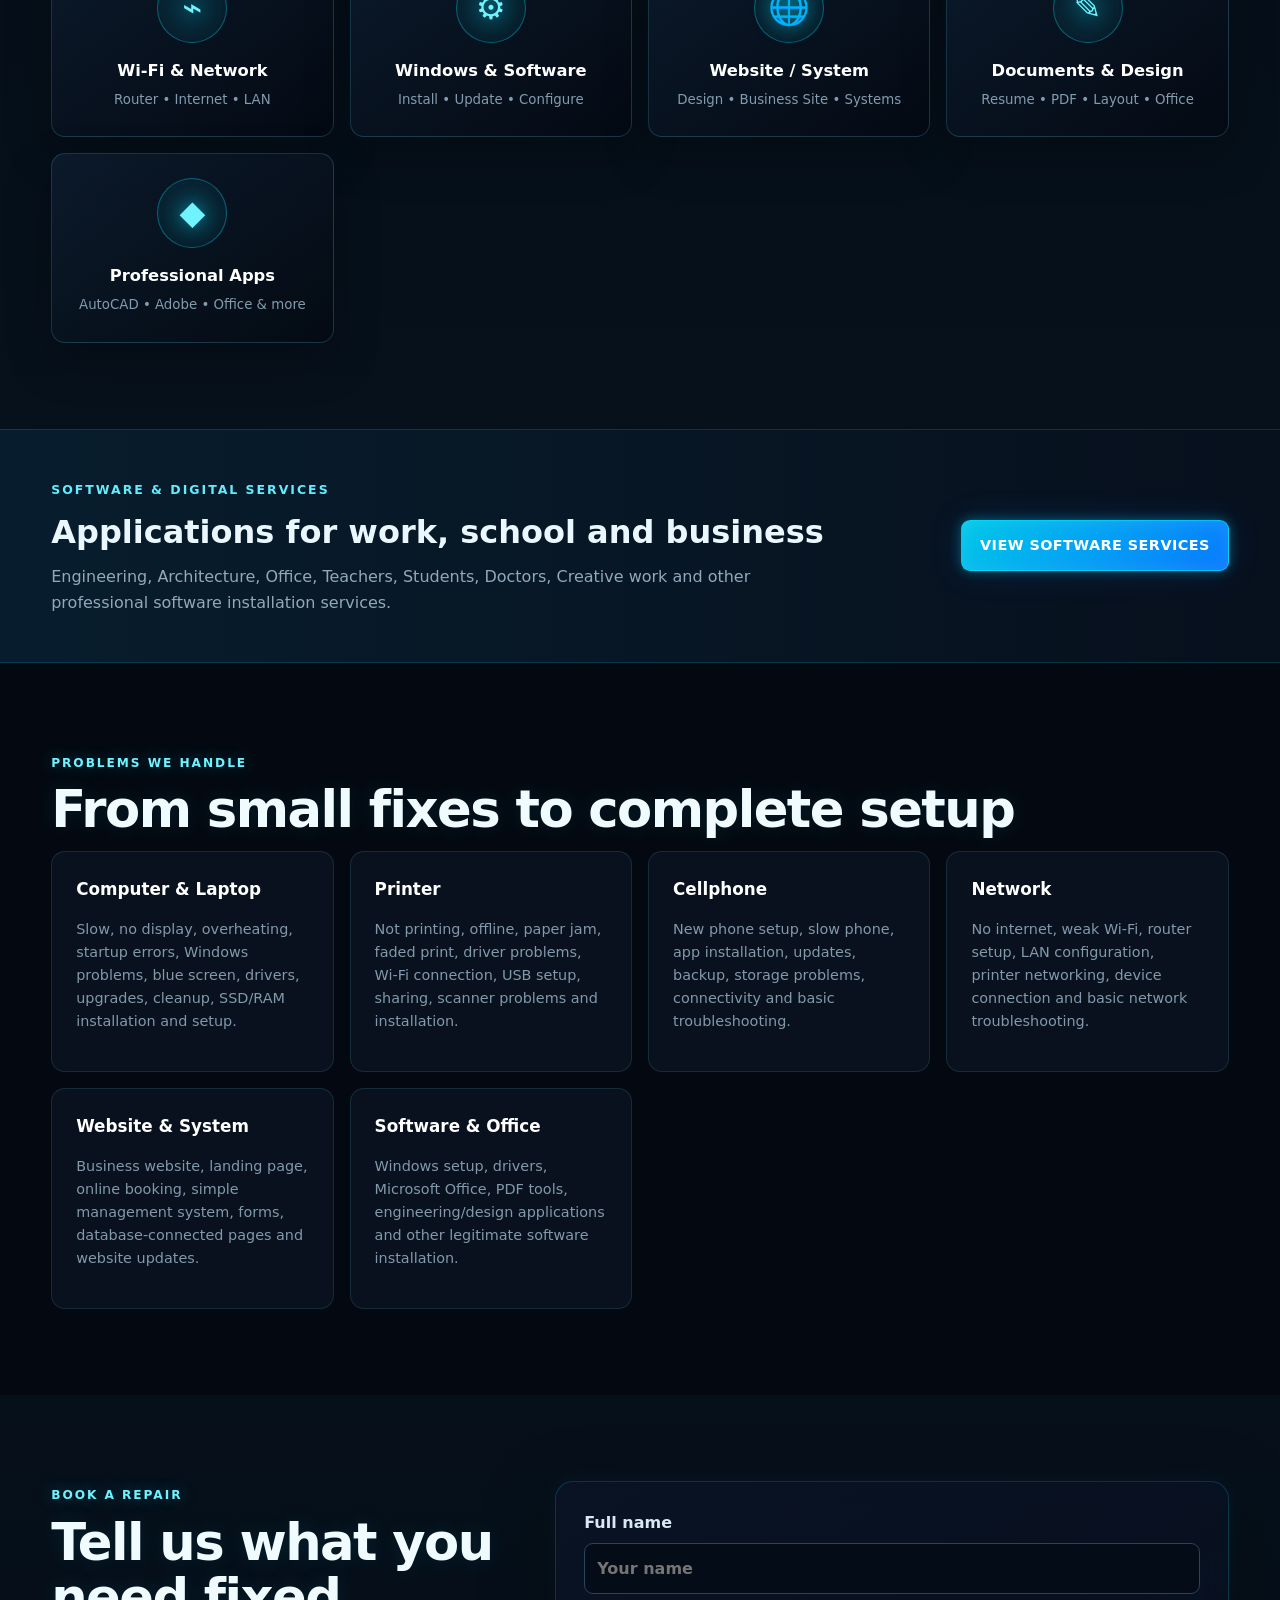
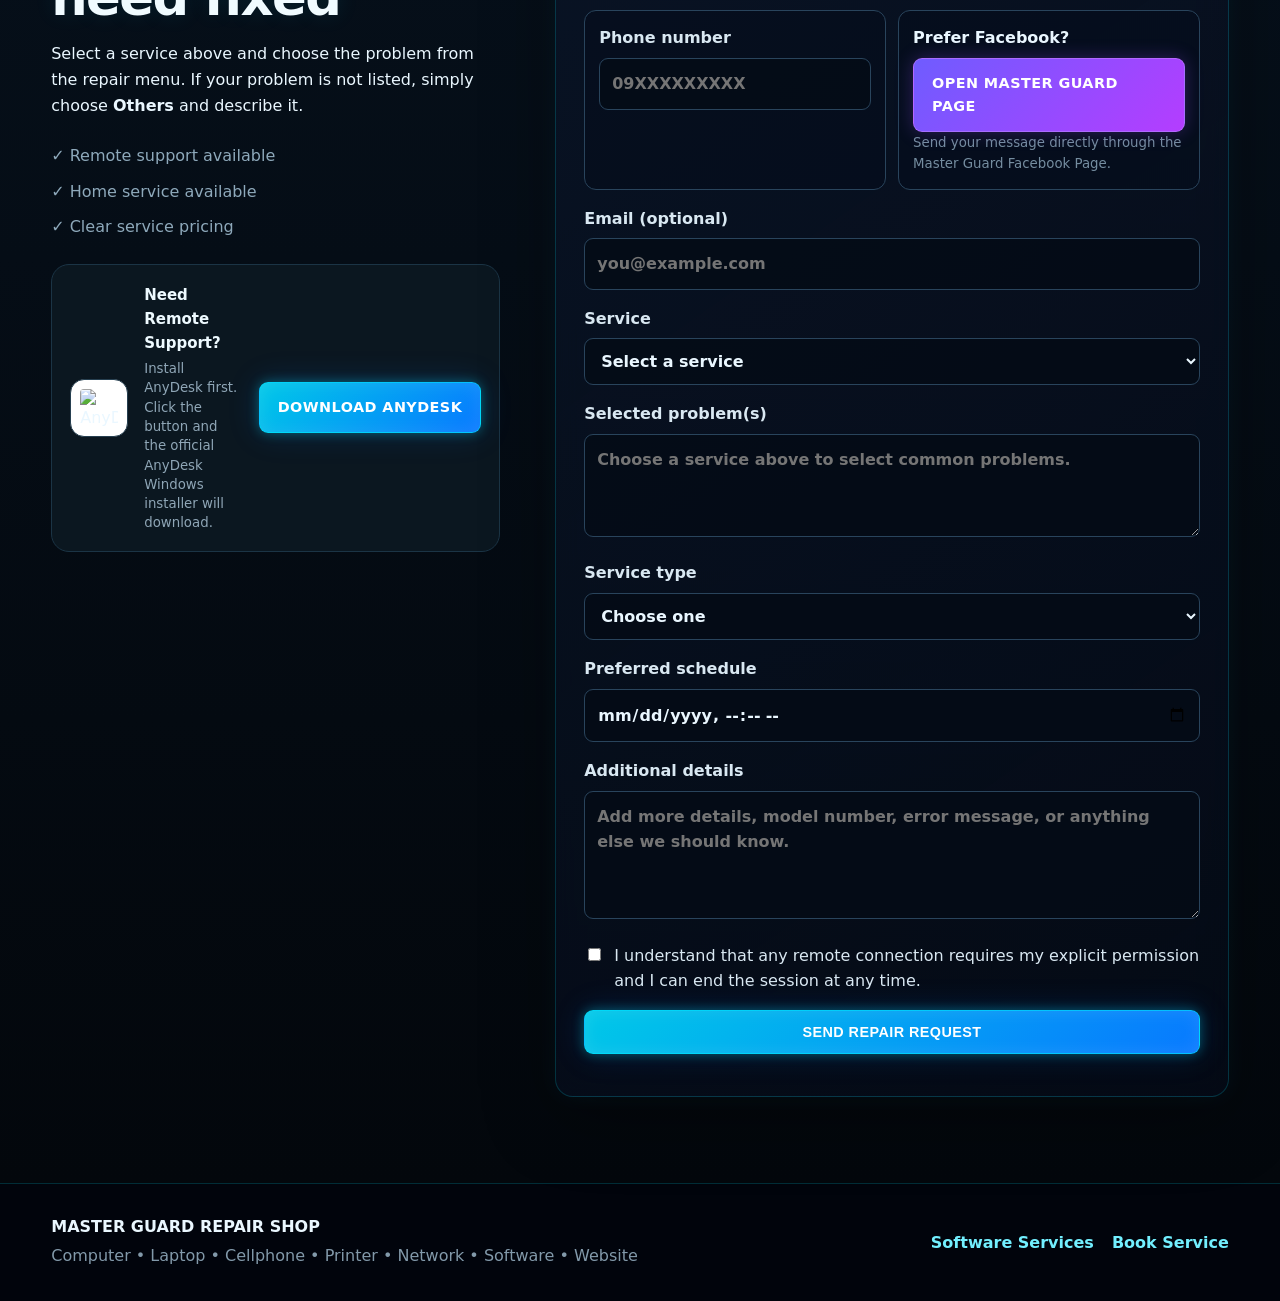
==== commit cdfc9788: "Add AnyDesk download button to repair booking section" ====
--- a/index.html
+++ b/index.html
@@ -8,6 +8,15 @@
   <link rel="stylesheet" href="style.css" />
   <link rel="stylesheet" href="neon.css" />
   <link rel="stylesheet" href="modal.css" />
+  <style>
+    .anydesk-download-card{margin-top:24px;padding:18px;border:1px solid #1b3445;border-radius:18px;background:#0b1720;display:flex;align-items:center;gap:16px}
+    .anydesk-download-icon{width:58px;height:58px;flex:0 0 58px;border-radius:14px;background:#fff;padding:9px;object-fit:contain;border:1px solid #263f50}
+    .anydesk-download-copy{min-width:0;flex:1}
+    .anydesk-download-copy strong{display:block;font-size:15px;color:#eefaff;margin-bottom:4px}
+    .anydesk-download-copy small{display:block;color:#8fa6b6;line-height:1.45}
+    .anydesk-download-btn{white-space:nowrap;text-decoration:none}
+    @media(max-width:640px){.anydesk-download-card{align-items:flex-start}.anydesk-download-btn{width:100%;text-align:center}.anydesk-download-card{flex-wrap:wrap}.anydesk-download-icon{width:52px;height:52px;flex-basis:52px}}
+  </style>
 </head>
 <body>
   <div class="top-strip"><div class="container top-strip-inner"><span>MASTER GUARD REPAIR SHOP</span><span>Computer • Laptop • Cellphone • Printer • Network • Software • Website</span></div></div>
@@ -64,7 +73,16 @@
 
     <section class="section repair-list"><div class="container"><div class="section-heading"><span>PROBLEMS WE HANDLE</span><h2>From small fixes to complete setup</h2></div><div class="repair-grid"><div><b>Computer & Laptop</b><p>Slow, no display, overheating, startup errors, Windows problems, blue screen, drivers, upgrades, cleanup, SSD/RAM installation and setup.</p></div><div><b>Printer</b><p>Not printing, offline, paper jam, faded print, driver problems, Wi-Fi connection, USB setup, sharing, scanner problems and installation.</p></div><div><b>Cellphone</b><p>New phone setup, slow phone, app installation, updates, backup, storage problems, connectivity and basic troubleshooting.</p></div><div><b>Network</b><p>No internet, weak Wi-Fi, router setup, LAN configuration, printer networking, device connection and basic network troubleshooting.</p></div><div><b>Website & System</b><p>Business website, landing page, online booking, simple management system, forms, database-connected pages and website updates.</p></div><div><b>Software & Office</b><p>Windows setup, drivers, Microsoft Office, PDF tools, engineering/design applications and other legitimate software installation.</p></div></div></div></section>
 
-    <section id="booking" class="section booking-section"><div class="container booking-grid"><div><div class="section-heading"><span>BOOK A REPAIR</span><h2>Tell us what you need fixed</h2></div><p>Select a service above and choose the problem from the repair menu. If your problem is not listed, simply choose <strong>Others</strong> and describe it.</p><div class="quick-contact"><span>✓ Remote support available</span><span>✓ Home service available</span><span>✓ Clear service pricing</span></div></div>
+    <section id="booking" class="section booking-section"><div class="container booking-grid"><div><div class="section-heading"><span>BOOK A REPAIR</span><h2>Tell us what you need fixed</h2></div><p>Select a service above and choose the problem from the repair menu. If your problem is not listed, simply choose <strong>Others</strong> and describe it.</p><div class="quick-contact"><span>✓ Remote support available</span><span>✓ Home service available</span><span>✓ Clear service pricing</span></div>
+      <div class="anydesk-download-card">
+        <img class="anydesk-download-icon" src="https://anydesk.com/_static/img/logos/anydesk-logo.svg" alt="AnyDesk logo" />
+        <div class="anydesk-download-copy">
+          <strong>Need Remote Support?</strong>
+          <small>Install AnyDesk first. Click the button and the official AnyDesk Windows installer will download.</small>
+        </div>
+        <a class="btn anydesk-download-btn" href="https://download.anydesk.com/AnyDesk.exe">DOWNLOAD ANYDESK</a>
+      </div>
+    </div>
       <form id="bookingForm" class="form">
         <label>Full name<input id="name" name="name" type="text" maxlength="100" required placeholder="Your name" /></label>
         <div class="contact-choice"><div class="phone-choice"><label>Phone number<input id="contact" name="contact" type="tel" maxlength="30" required placeholder="09XXXXXXXXX" /></label></div><div class="messenger-choice"><span class="choice-label">Prefer Facebook?</span><a class="btn messenger-btn" href="https://www.facebook.com/MasterGuardOfficial" target="_blank" rel="noopener">OPEN MASTER GUARD PAGE</a><small>Send your message directly through the Master Guard Facebook Page.</small></div></div>
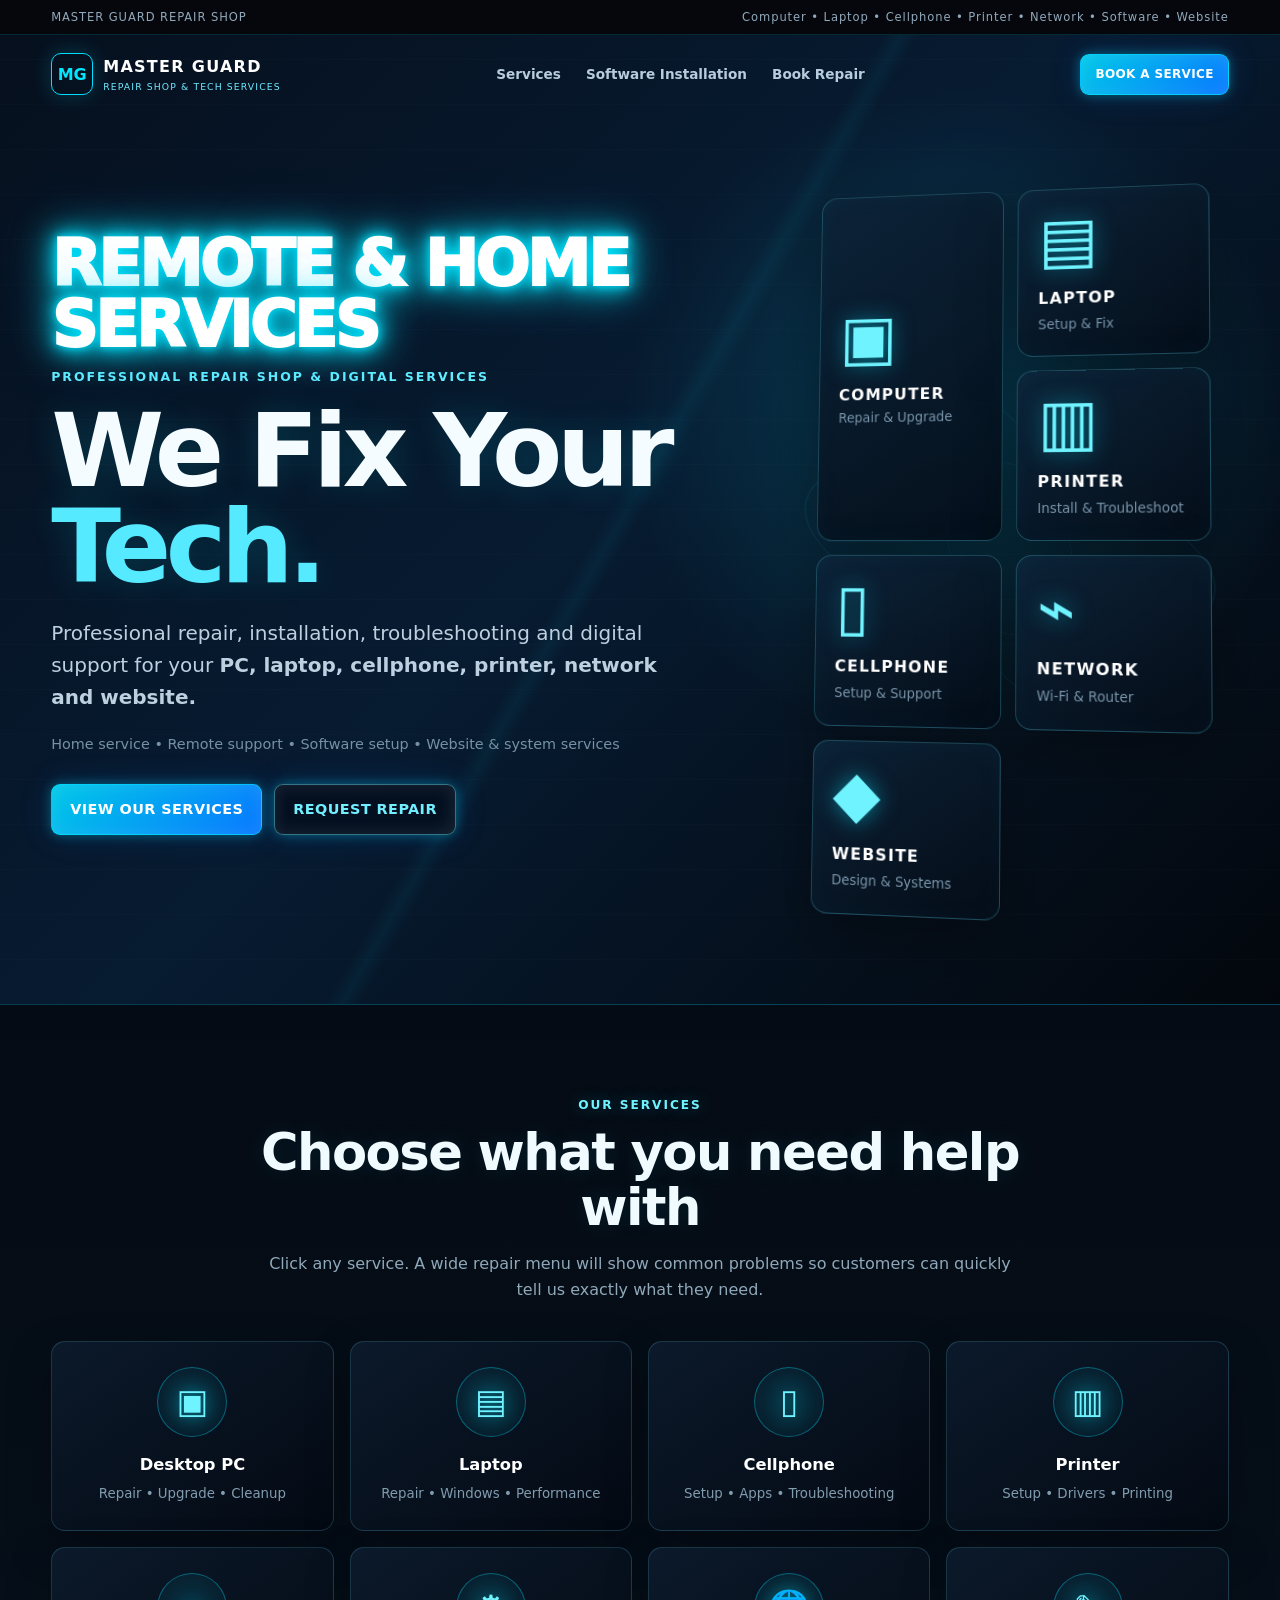
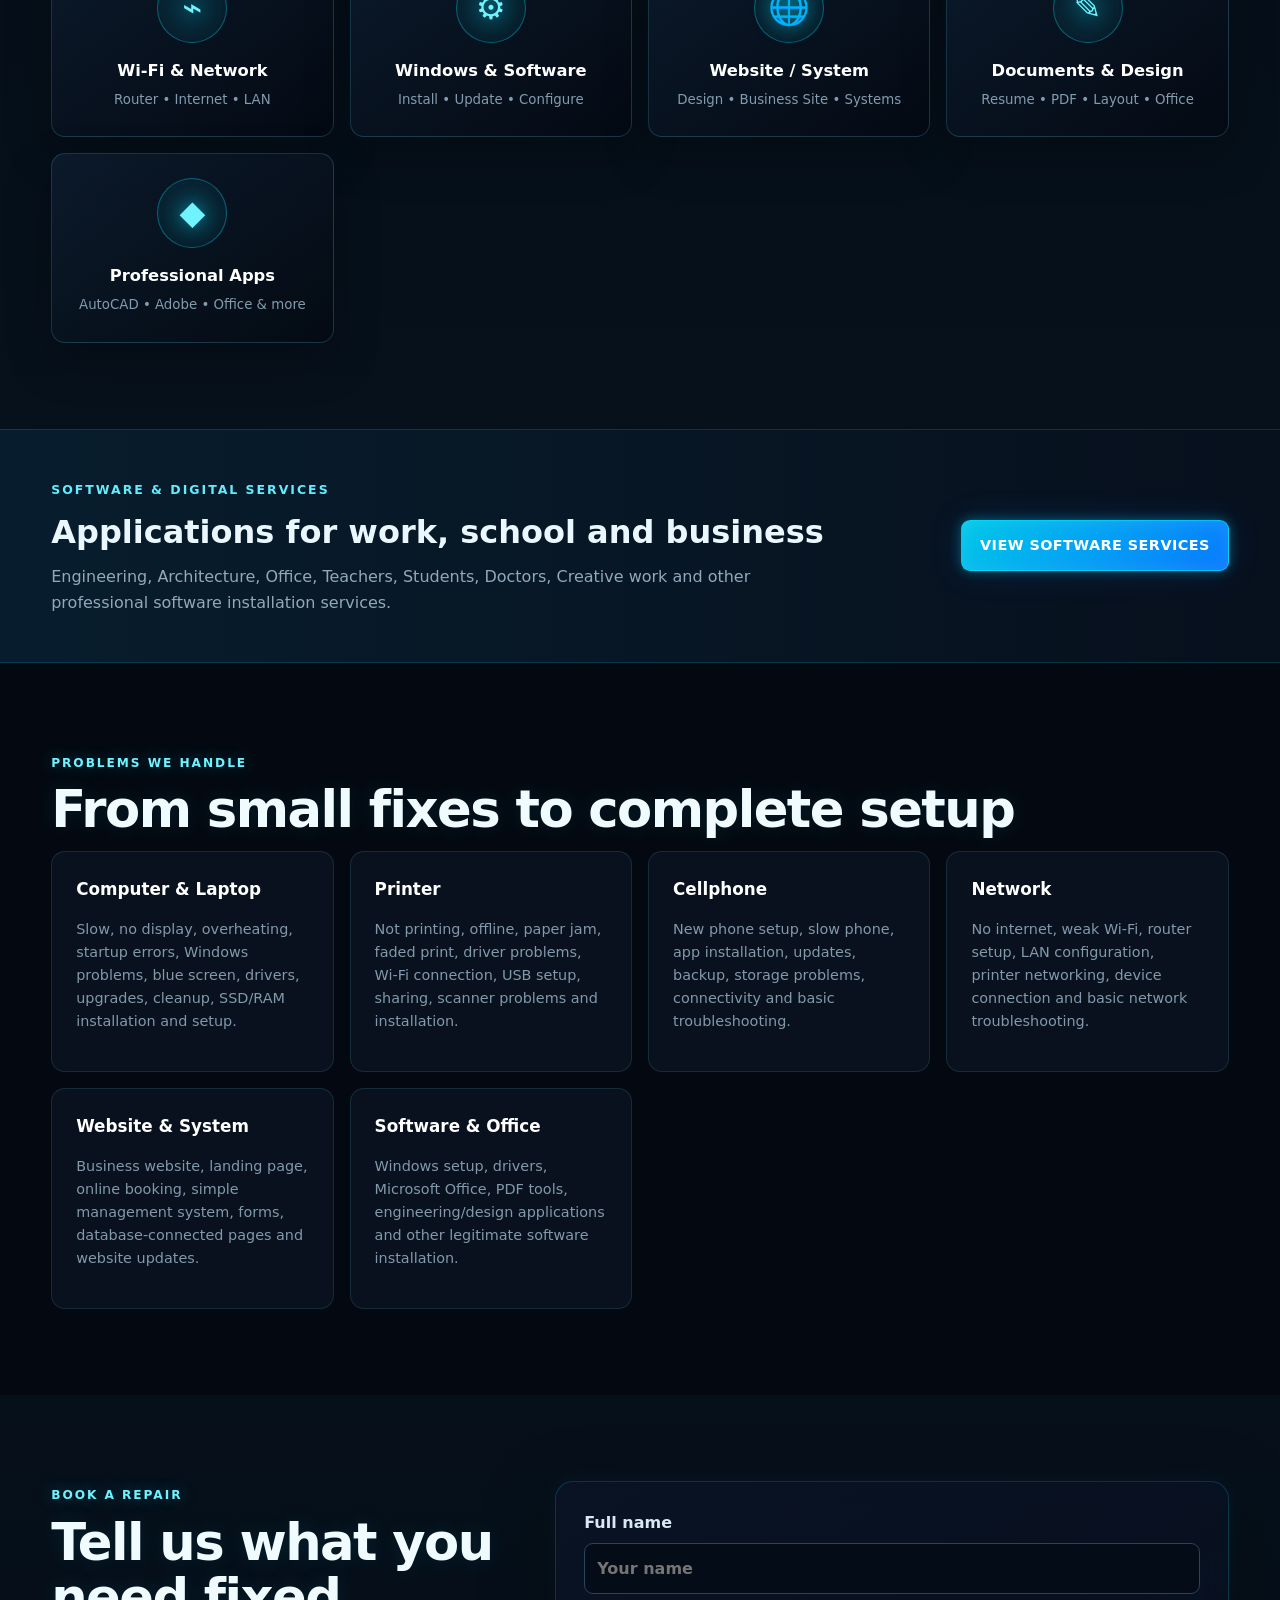
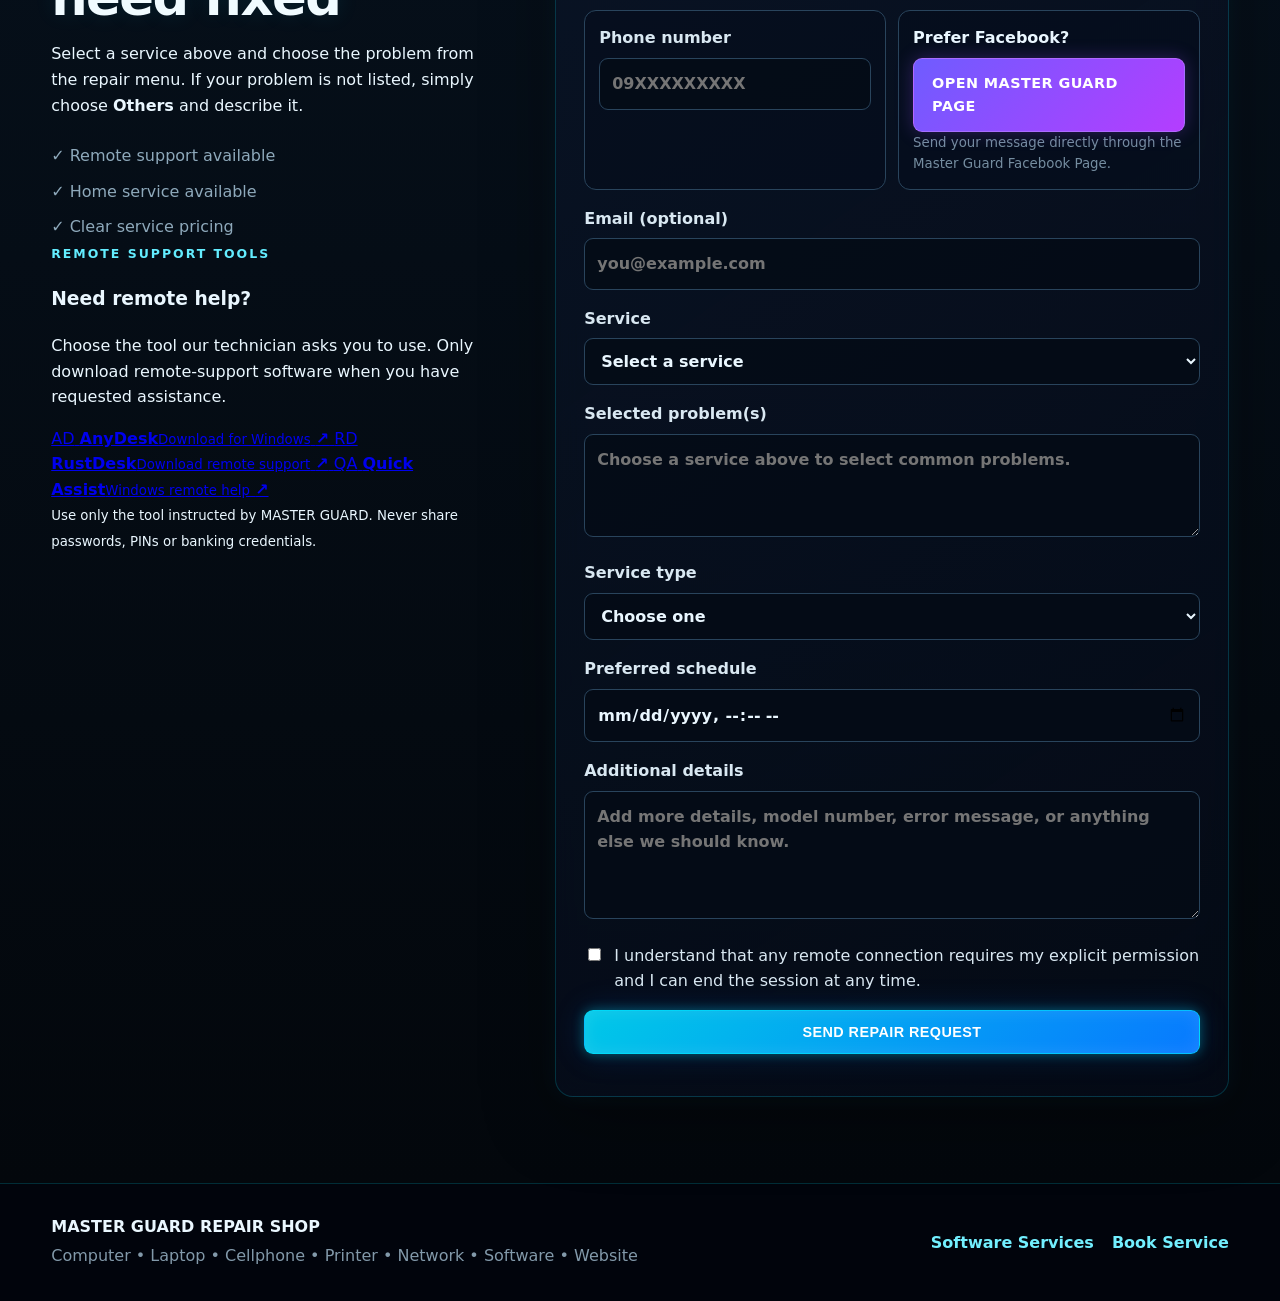
==== commit 8dd073d0: "Add remote support download options" ====
--- a/index.html
+++ b/index.html
@@ -8,15 +8,6 @@
   <link rel="stylesheet" href="style.css" />
   <link rel="stylesheet" href="neon.css" />
   <link rel="stylesheet" href="modal.css" />
-  <style>
-    .anydesk-download-card{margin-top:24px;padding:18px;border:1px solid #1b3445;border-radius:18px;background:#0b1720;display:flex;align-items:center;gap:16px}
-    .anydesk-download-icon{width:58px;height:58px;flex:0 0 58px;border-radius:14px;background:#fff;padding:9px;object-fit:contain;border:1px solid #263f50}
-    .anydesk-download-copy{min-width:0;flex:1}
-    .anydesk-download-copy strong{display:block;font-size:15px;color:#eefaff;margin-bottom:4px}
-    .anydesk-download-copy small{display:block;color:#8fa6b6;line-height:1.45}
-    .anydesk-download-btn{white-space:nowrap;text-decoration:none}
-    @media(max-width:640px){.anydesk-download-card{align-items:flex-start}.anydesk-download-btn{width:100%;text-align:center}.anydesk-download-card{flex-wrap:wrap}.anydesk-download-icon{width:52px;height:52px;flex-basis:52px}}
-  </style>
 </head>
 <body>
   <div class="top-strip"><div class="container top-strip-inner"><span>MASTER GUARD REPAIR SHOP</span><span>Computer • Laptop • Cellphone • Printer • Network • Software • Website</span></div></div>
@@ -74,15 +65,33 @@
     <section class="section repair-list"><div class="container"><div class="section-heading"><span>PROBLEMS WE HANDLE</span><h2>From small fixes to complete setup</h2></div><div class="repair-grid"><div><b>Computer & Laptop</b><p>Slow, no display, overheating, startup errors, Windows problems, blue screen, drivers, upgrades, cleanup, SSD/RAM installation and setup.</p></div><div><b>Printer</b><p>Not printing, offline, paper jam, faded print, driver problems, Wi-Fi connection, USB setup, sharing, scanner problems and installation.</p></div><div><b>Cellphone</b><p>New phone setup, slow phone, app installation, updates, backup, storage problems, connectivity and basic troubleshooting.</p></div><div><b>Network</b><p>No internet, weak Wi-Fi, router setup, LAN configuration, printer networking, device connection and basic network troubleshooting.</p></div><div><b>Website & System</b><p>Business website, landing page, online booking, simple management system, forms, database-connected pages and website updates.</p></div><div><b>Software & Office</b><p>Windows setup, drivers, Microsoft Office, PDF tools, engineering/design applications and other legitimate software installation.</p></div></div></div></section>
 
     <section id="booking" class="section booking-section"><div class="container booking-grid"><div><div class="section-heading"><span>BOOK A REPAIR</span><h2>Tell us what you need fixed</h2></div><p>Select a service above and choose the problem from the repair menu. If your problem is not listed, simply choose <strong>Others</strong> and describe it.</p><div class="quick-contact"><span>✓ Remote support available</span><span>✓ Home service available</span><span>✓ Clear service pricing</span></div>
-      <div class="anydesk-download-card">
-        <img class="anydesk-download-icon" src="https://anydesk.com/_static/img/logos/anydesk-logo.svg" alt="AnyDesk logo" />
-        <div class="anydesk-download-copy">
-          <strong>Need Remote Support?</strong>
-          <small>Install AnyDesk first. Click the button and the official AnyDesk Windows installer will download.</small>
+
+        <div class="remote-tools" aria-label="Remote support tools">
+          <div class="remote-tools-heading">
+            <span class="eyebrow">REMOTE SUPPORT TOOLS</span>
+            <h3>Need remote help?</h3>
+            <p>Choose the tool our technician asks you to use. Only download remote-support software when you have requested assistance.</p>
+          </div>
+          <div class="remote-tool-grid">
+            <a class="remote-tool-card" href="https://anydesk.com/en/downloads/windows" target="_blank" rel="noopener noreferrer">
+              <span class="remote-tool-icon anydesk-icon">AD</span>
+              <span><strong>AnyDesk</strong><small>Download for Windows</small></span>
+              <b>↗</b>
+            </a>
+            <a class="remote-tool-card" href="https://rustdesk.com/download/" target="_blank" rel="noopener noreferrer">
+              <span class="remote-tool-icon rustdesk-icon">RD</span>
+              <span><strong>RustDesk</strong><small>Download remote support</small></span>
+              <b>↗</b>
+            </a>
+            <a class="remote-tool-card" href="https://apps.microsoft.com/detail/9p7bp5vnw4bb" target="_blank" rel="noopener noreferrer">
+              <span class="remote-tool-icon quickassist-icon">QA</span>
+              <span><strong>Quick Assist</strong><small>Windows remote help</small></span>
+              <b>↗</b>
+            </a>
+          </div>
+          <small class="remote-tools-note">Use only the tool instructed by MASTER GUARD. Never share passwords, PINs or banking credentials.</small>
         </div>
-        <a class="btn anydesk-download-btn" href="https://download.anydesk.com/AnyDesk.exe">DOWNLOAD ANYDESK</a>
       </div>
-    </div>
       <form id="bookingForm" class="form">
         <label>Full name<input id="name" name="name" type="text" maxlength="100" required placeholder="Your name" /></label>
         <div class="contact-choice"><div class="phone-choice"><label>Phone number<input id="contact" name="contact" type="tel" maxlength="30" required placeholder="09XXXXXXXXX" /></label></div><div class="messenger-choice"><span class="choice-label">Prefer Facebook?</span><a class="btn messenger-btn" href="https://www.facebook.com/MasterGuardOfficial" target="_blank" rel="noopener">OPEN MASTER GUARD PAGE</a><small>Send your message directly through the Master Guard Facebook Page.</small></div></div>
